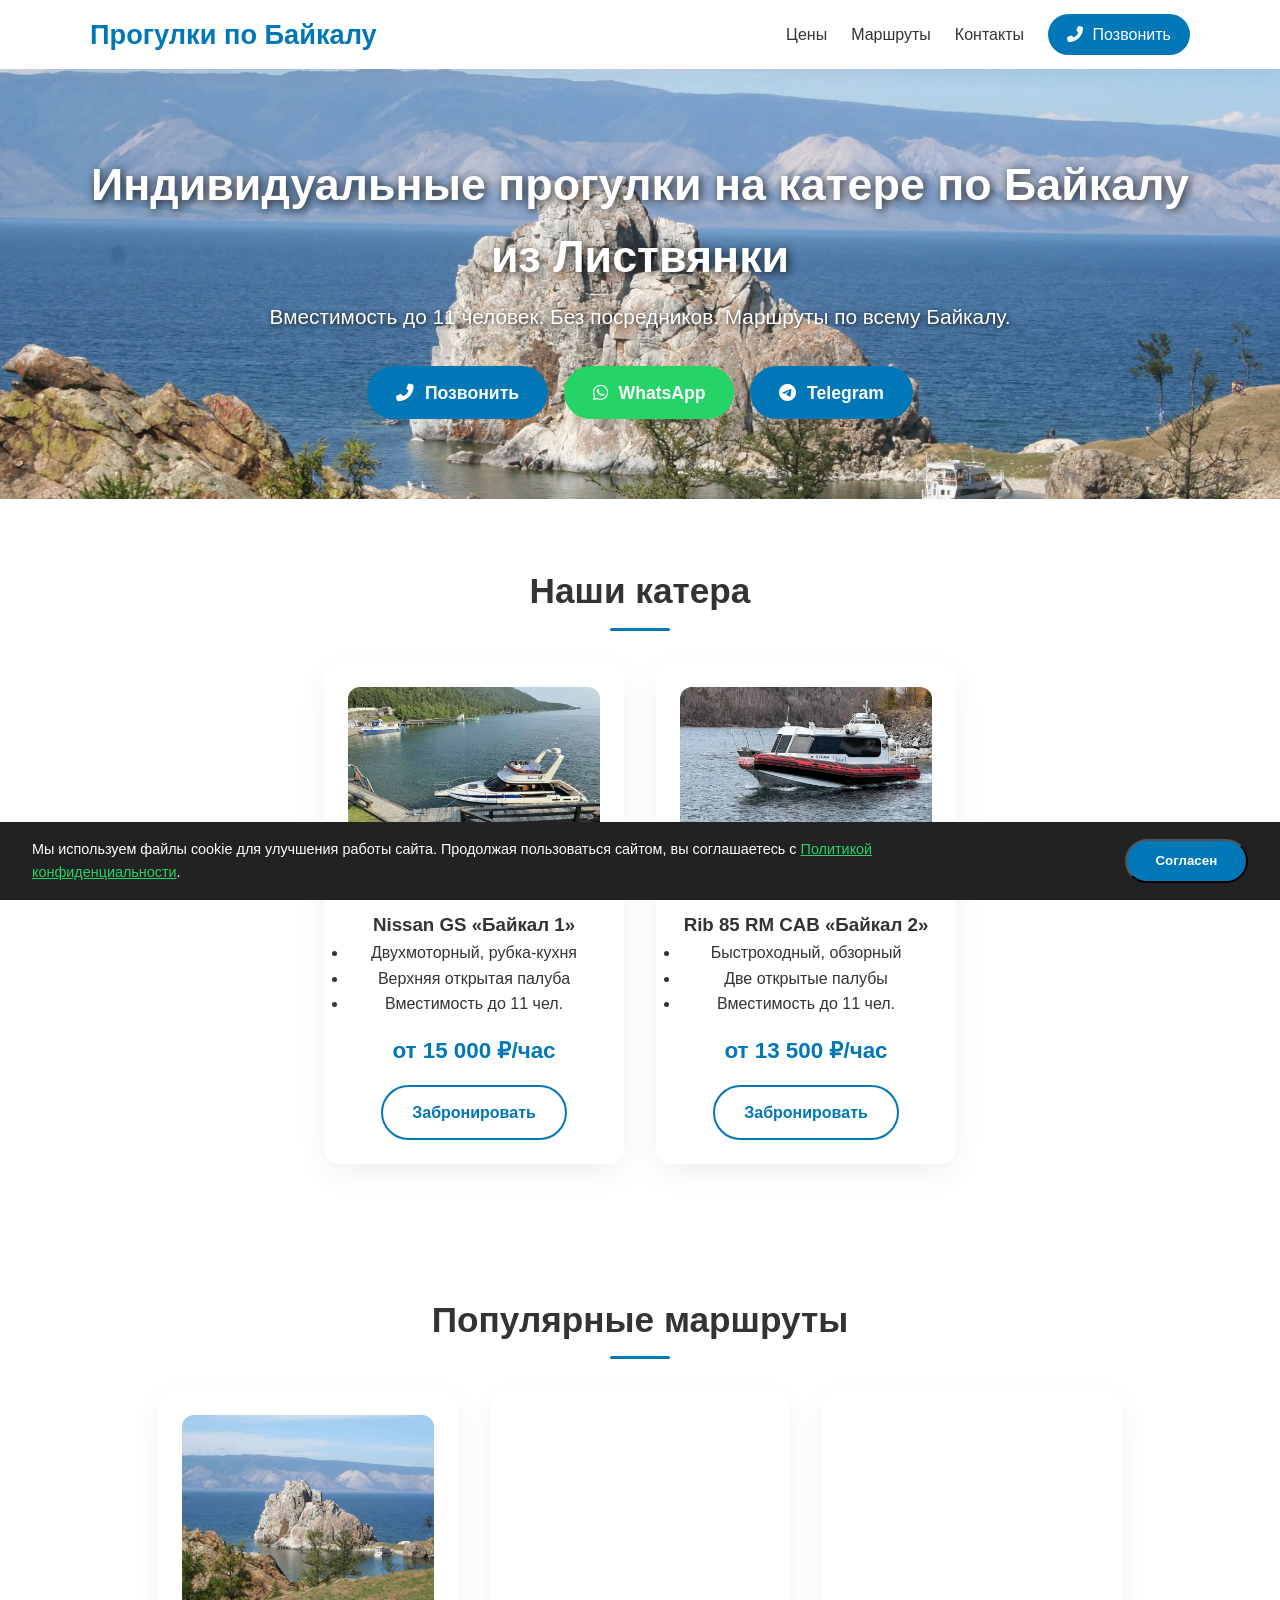
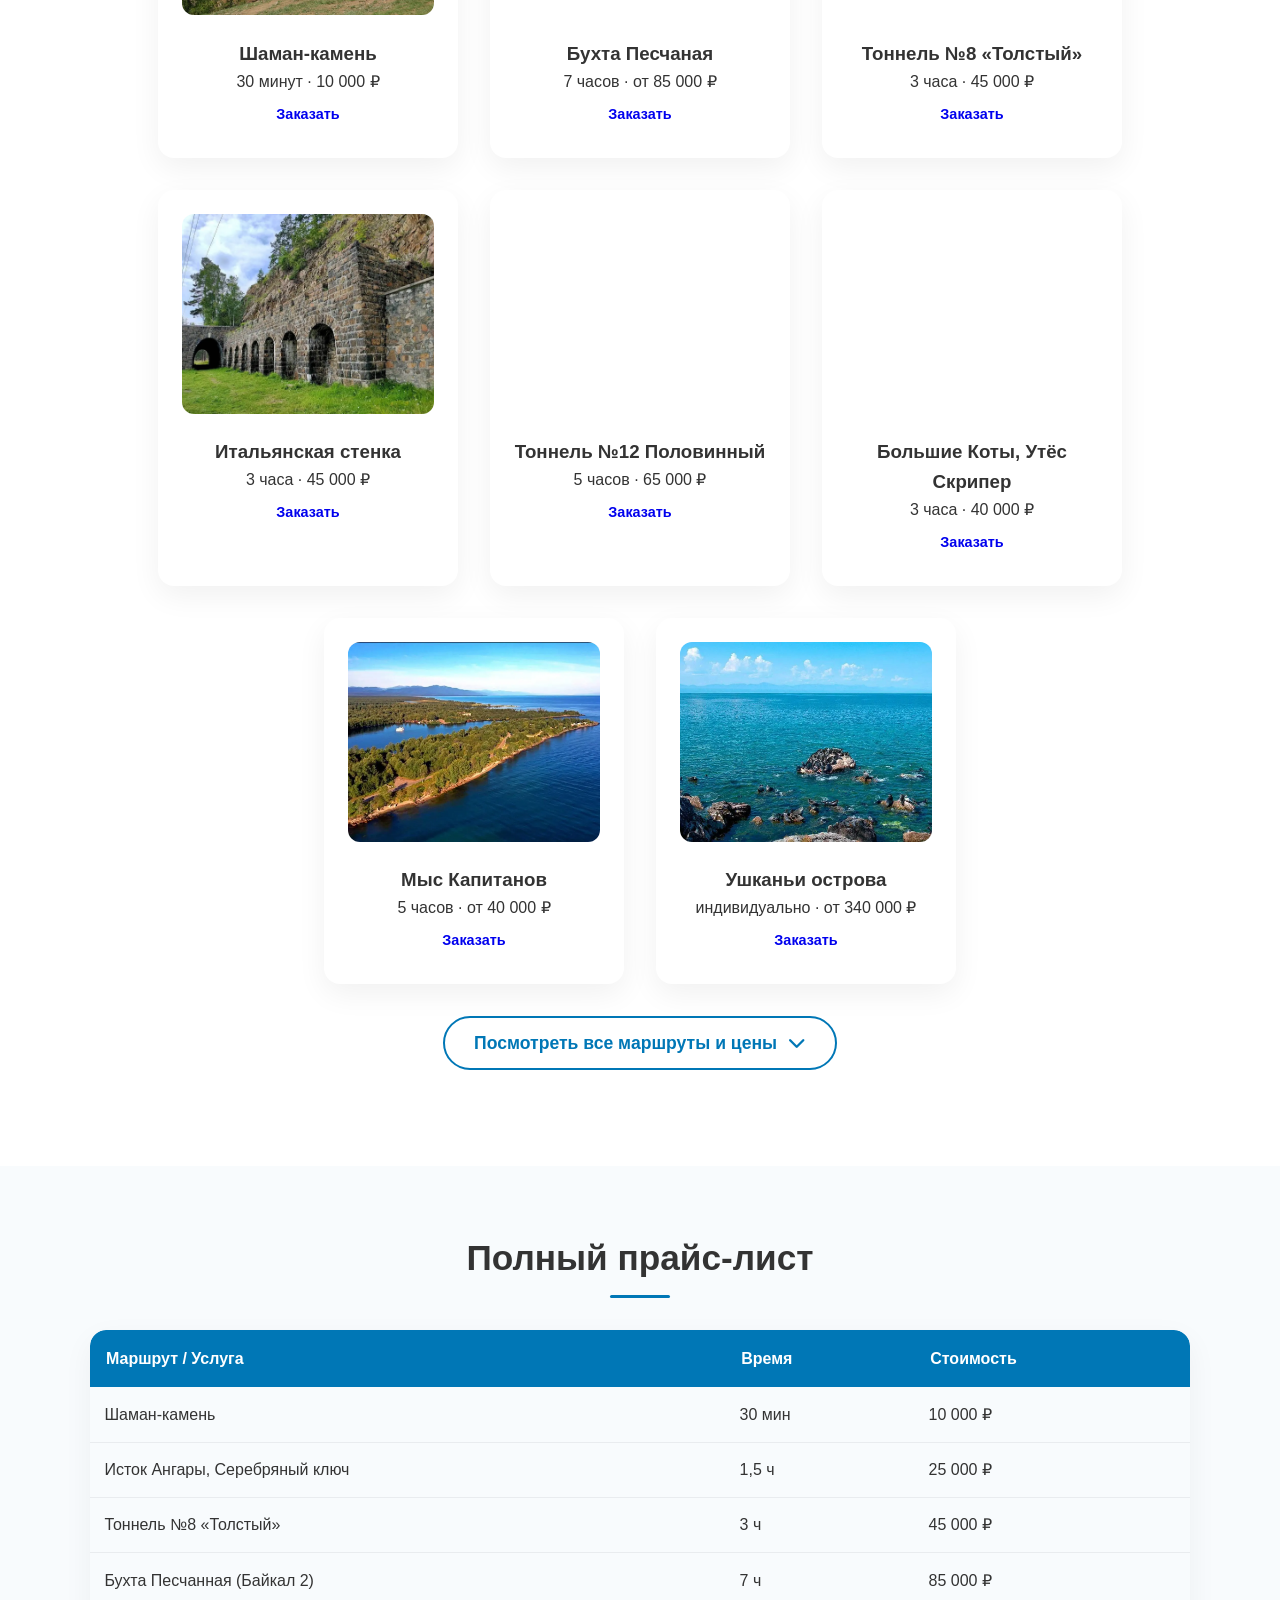
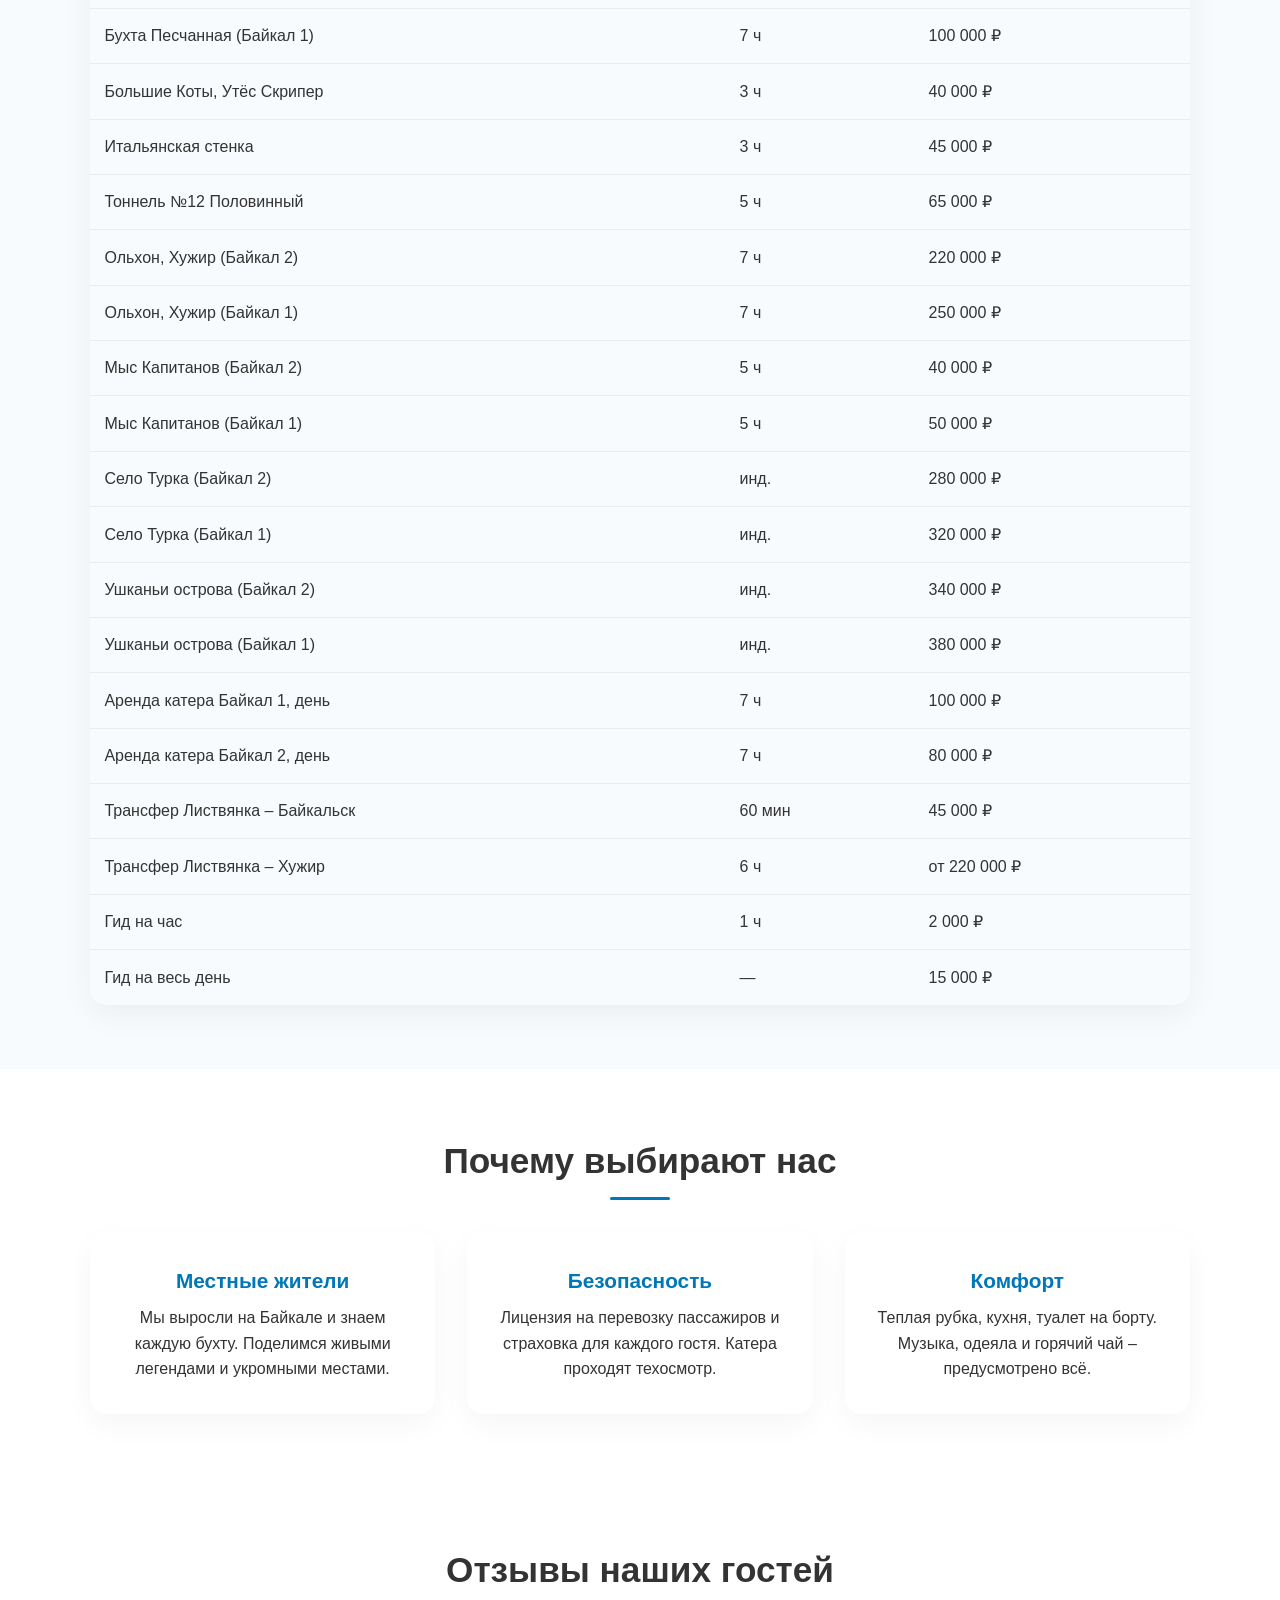
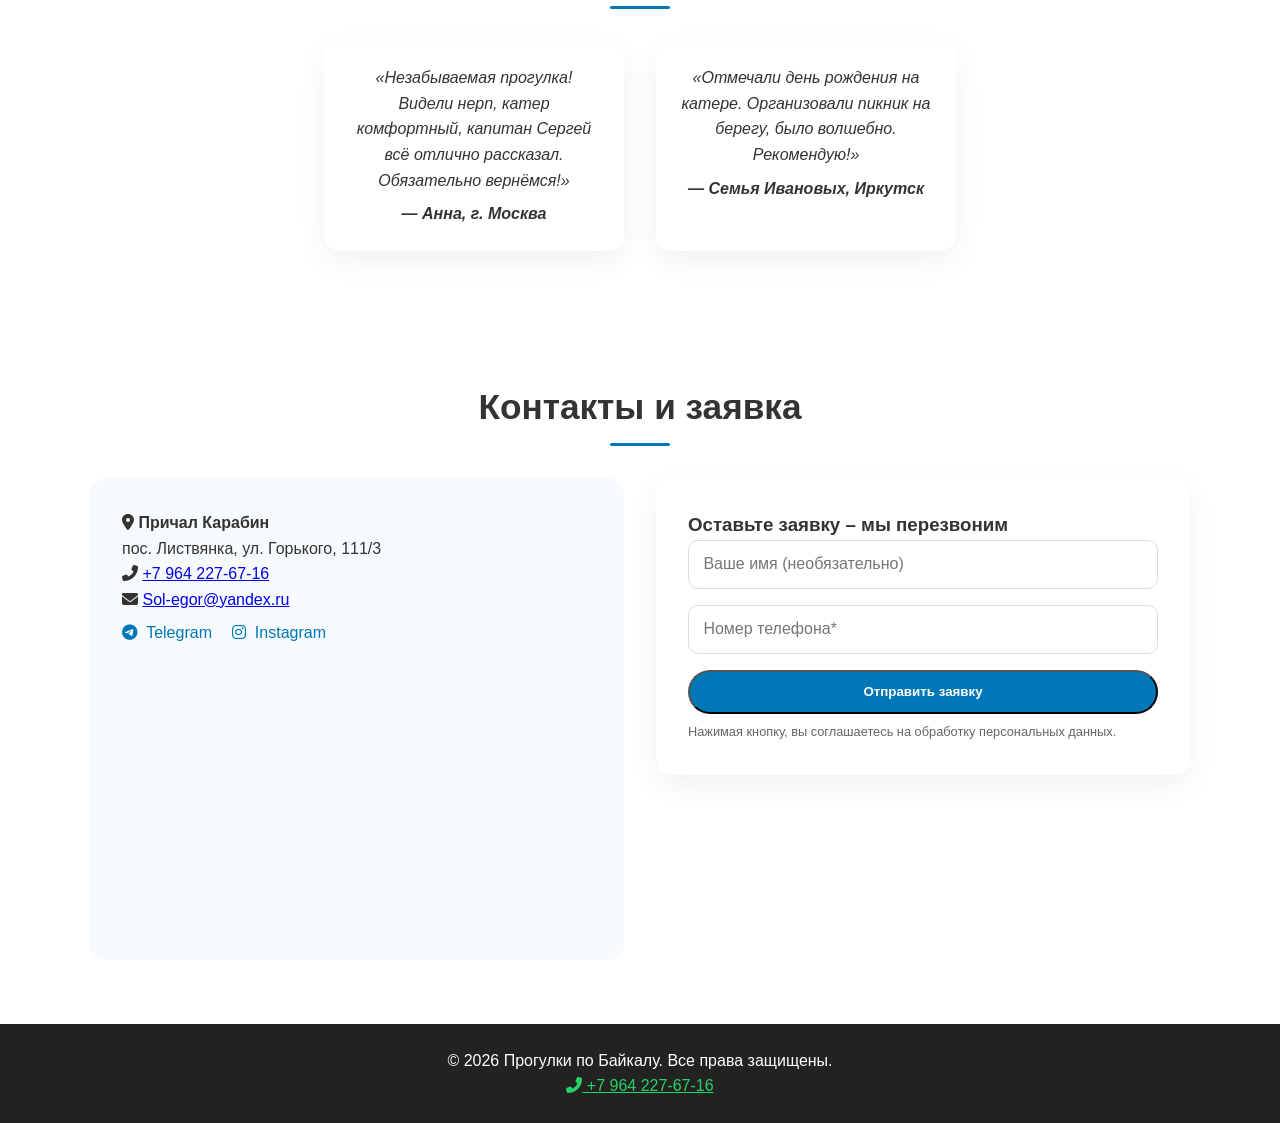
==== index.html @ d638b428 "Update index.html" ====
<!DOCTYPE html>
<html lang="ru">
<head>
    <meta charset="UTF-8">
    <meta name="viewport" content="width=device-width, initial-scale=1.0">
    <title>Прогулки на катере по Байкалу 2026 – Цены, маршруты из Листвянки | Байкал Прогулки</title>
    <link rel="preconnect" href="https://cdnjs.cloudflare.com">
    <link rel="preconnect" href="https://mc.yandex.ru">
    <meta name="theme-color" content="#0077b6">
    <meta name="description" content="Индивидуальные водные прогулки на катере по Байкалу. Шаман-камень, бухта Песчаная, КБЖД и ещё 10 маршрутов. Катера до 11 человек. Цены от 10 000 ₽. Звоните: +7 964 227-67-16">
    <meta name="keywords" content="прогулки на катере Байкал, аренда катера Байкал, экскурсии Байкал катер, Листвянка прогулка катер, Шаман-камень, бухта Песчаная, КБЖД">
    <link rel="icon" href="data:image/svg+xml,<svg xmlns='http://www.w3.org/2000/svg' viewBox='0 0 100 100'><text y='0.9em' font-size='90'>🌊</text></svg>">
    <link rel="stylesheet" href="https://cdnjs.cloudflare.com/ajax/libs/font-awesome/6.5.1/css/all.min.css">
    <link rel="stylesheet" href="css/style.css">
    <!-- Yandex.Metrika counter -->
<script type="text/javascript">
    (function(m,e,t,r,i,k,a){
        m[i]=m[i]||function(){(m[i].a=m[i].a||[]).push(arguments)};
        m[i].l=1*new Date();
        for (var j = 0; j < document.scripts.length; j++) {if (document.scripts[j].src === r) { return; }}
        k=e.createElement(t),a=e.getElementsByTagName(t)[0],k.async=1,k.src=r,a.parentNode.insertBefore(k,a)
    })(window, document,'script','https://mc.yandex.ru/metrika/tag.js?id=109062807', 'ym');

    ym(109062807, 'init', {ssr:true, webvisor:true, clickmap:true, ecommerce:"dataLayer", referrer: document.referrer, url: location.href, accurateTrackBounce:true, trackLinks:true});
</script>
<noscript><div><img src="https://mc.yandex.ru/watch/109062807" style="position:absolute; left:-9999px;" alt="" /></div></noscript>
<!-- /Yandex.Metrika counter -->
    <script type="application/ld+json">
{
  "@context": "https://schema.org",
  "@type": "LocalBusiness",
  "name": "Байкал Прогулки",
  "description": "Индивидуальные прогулки на катере по озеру Байкал из Листвянки. Катера вместимостью до 11 человек, лицензия и страховка.",
  "url": "https://3n071k.github.io/",
  "telephone": "+79642276716",
  "address": {
    "@type": "PostalAddress",
    "streetAddress": "ул. Горького, 111/3, причал Карабин",
    "addressLocality": "пос. Листвянка",
    "addressRegion": "Иркутская область",
    "addressCountry": "RU"
  },
  "image": "https://3n071k.github.io/baikal-boat-tour/img/hero-bg.webp",
  "priceRange": "от 10000 рублей",
  "makesOffer": [
    {
      "@type": "TouristTrip",
      "name": "Шаман-камень",
      "description": "Прогулка к священной скале у истока Ангары. Продолжительность 30 минут.",
      "offers": {
        "@type": "Offer",
        "price": "10000",
        "priceCurrency": "RUB"
      }
    },
    {
      "@type": "TouristTrip",
      "name": "Бухта Песчаная",
      "description": "Поездка в знаменитую бухту с ходульными деревьями. 7 часов.",
      "offers": {
        "@type": "Offer",
        "price": "85000",
        "priceCurrency": "RUB"
      }
    }
  ]
}
</script>
</head>
<body>

<header class="header">
    <div class="container">
        <a href="#" class="logo">Прогулки по Байкалу</a>
        <nav class="nav" id="mainNav">
            <a href="#prices">Цены</a>
            <a href="#routes">Маршруты</a>
            <a href="#contacts">Контакты</a>
            <a href="tel:+79642276716" class="btn btn-header"><i class="fas fa-phone-alt"></i> Позвонить</a>
        </nav>
        <button class="mobile-menu-btn" id="menuToggle">☰</button>
    </div>
</header>

<section class="hero">
    <img src="img/hero-bg.webp" alt="Панорама Байкала с катера"
         class="hero-bg"
         fetchpriority="high"
         width="1440" height="1920">
    <div class="hero-overlay"></div>
    <div class="container">
        <h1>Индивидуальные прогулки на катере по Байкалу из Листвянки</h1>
        <p>Вместимость до 11 человек. Без посредников. Маршруты по всему Байкалу.</p>
        <div class="hero-buttons">
            <a href="tel:+79642276716" class="btn btn-primary"><i class="fas fa-phone-alt"></i> Позвонить</a>
            <a href="https://wa.me/79642276716?text=Здравствуйте!%20Хочу%20заказать%20прогулку%20по%20Байкалу" class="btn btn-secondary" target="_blank"><i class="fab fa-whatsapp"></i> WhatsApp</a>
            <a href="https://t.me/en0t1k_3" class="btn btn-telegram" target="_blank"><i class="fab fa-telegram-plane"></i> Telegram</a>
        </div>
    </div>
</section> 

<section class="boats" id="prices">
    <div class="container">
        <h2>Наши катера</h2>
        <div class="cards">
            <div class="card" data-info="boat-nissan">
                <img src="img/boat-nissan-1.webp" alt="Катер Nissan GS Байкал 1" width="1920" height="1440" loading="lazy" decoding="async">
                <h3>Nissan GS «Байкал 1»</h3>
                <ul>
                    <li>Двухмоторный, рубка-кухня</li>
                    <li>Верхняя открытая палуба</li>
                    <li>Вместимость до 11 чел.</li>
                </ul>
                <p class="price">от 15 000 ₽/час</p>
                <a href="https://wa.me/79642276716?text=Здравствуйте!%20Интересует%20катер%20Байкал%201" class="btn btn-outline">Забронировать</a>
            </div>
            <div class="card" data-info="boat-rib">
                <img src="img/boat-rib-2.webp" alt="Катер Rib 85 RM CAB Байкал 2" width="960" height="1280" loading="lazy" decoding="async">
                <h3>Rib 85 RM CAB «Байкал 2»</h3>
                <ul>
                    <li>Быстроходный, обзорный</li>
                    <li>Две открытые палубы</li>
                    <li>Вместимость до 11 чел.</li>
                </ul>
                <p class="price">от 13 500 ₽/час</p>
                <a href="https://wa.me/79642276716?text=Здравствуйте!%20Интересует%20катер%20Байкал%202" class="btn btn-outline">Забронировать</a>
            </div>
        </div>
    </div>
</section>

<section class="routes" id="routes">
    <div class="container">
        <h2>Популярные маршруты</h2>
        <div class="route-cards">
            <div class="route-card" data-info="shaman">
                <img src="img/shaman-rock.webp" alt="Шаман-камень" width="1920" height="1280" loading="lazy" decoding="async">
                <h3>Шаман-камень</h3>
                <p>30 минут · 10 000 ₽</p>
                <a href="https://wa.me/79642276716?text=Хочу%20заказать%20маршрут%20Шаман-камень" class="btn btn-sm">Заказать</a>
            </div>
            <div class="route-card" data-info="peschanaya">
                <img src="img/peschanaya-bay.webp" alt="Бухта Песчаная" width="721" height="1280" loading="lazy" decoding="async">
                <h3>Бухта Песчаная</h3>
                <p>7 часов · от 85 000 ₽</p>
                <a href="https://wa.me/79642276716?text=Хочу%20заказать%20маршрут%20Бухта%20Песчаная" class="btn btn-sm">Заказать</a>
            </div>
            <div class="route-card" data-info="tunnel8">
                <img src="img/tunnel-8.webp" alt="Тоннель №8 Толстый" width="1920" height="1280" loading="lazy" decoding="async">
                <h3>Тоннель №8 «Толстый»</h3>
                <p>3 часа · 45 000 ₽</p>
                <a href="https://wa.me/79642276716?text=Хочу%20заказать%20маршрут%20Тоннель%20№8" class="btn btn-sm">Заказать</a>
            </div>
            <div class="route-card" data-info="italyanskaya">
                <img src="img/italyanskaya-stenka.webp" alt="Итальянская стенка" width="1200" height="900" loading="lazy" decoding="async">
                <h3>Итальянская стенка</h3>
                <p>3 часа · 45 000 ₽</p>
                <a href="https://wa.me/79642276716?text=Хочу%20заказать%20маршрут%20Итальянская%20стенка" class="btn btn-sm">Заказать</a>
            </div>
            <div class="route-card" data-info="tunnel12">
                <img src="img/tunnel-12.webp" alt="Тоннель №12 Половинный" width="1290" height="2279" loading="lazy" decoding="async">
                <h3>Тоннель №12 Половинный</h3>
                <p>5 часов · 65 000 ₽</p>
                <a href="https://wa.me/79642276716?text=Хочу%20заказать%20маршрут%20Тоннель%2012" class="btn btn-sm">Заказать</a>
            </div>
            <div class="route-card" data-info="bolshie-koty">
                <img src="img/bolshie-koty.webp" alt="Большие Коты, Утёс Скрипер" width="1179" height="851" loading="lazy" decoding="async">
                <h3>Большие Коты, Утёс Скрипер</h3>
                <p>3 часа · 40 000 ₽</p>
                <a href="https://wa.me/79642276716?text=Хочу%20заказать%20маршрут%20Большие%20Коты" class="btn btn-sm">Заказать</a>
            </div>
            <div class="route-card" data-info="mys-kapitanov">
                <img src="img/mys-kapitanov.webp" alt="Мыс Капитанов" width="1179" height="787" loading="lazy" decoding="async">
                <h3>Мыс Капитанов</h3>
                <p>5 часов · от 40 000 ₽</p>
                <a href="https://wa.me/79642276716?text=Хочу%20заказать%20маршрут%20Мыс%20Капитанов" class="btn btn-sm">Заказать</a>
            </div>
            <div class="route-card" data-info="ushkani">
                <img src="img/ushkani-islands.webp" alt="Ушканьи острова" width="1100" height="733" loading="lazy" decoding="async">
                <h3>Ушканьи острова</h3>
                <p>индивидуально · от 340 000 ₽</p>
                <a href="https://wa.me/79642276716?text=Хочу%20заказать%20маршрут%20Ушканьи%20острова" class="btn btn-sm">Заказать</a>
            </div>
        </div>
        <a href="#full-price" class="link">Посмотреть все маршруты и цены <i class="fas fa-chevron-down"></i></a>
    </div>
</section>

<!-- Остальные секции без изменений -->
<section class="full-price" id="full-price">
    <div class="container">
        <h2>Полный прайс-лист</h2>
        <div class="table-wrapper">
            <table>
                <thead>
                    <tr><th>Маршрут / Услуга</th><th>Время</th><th>Стоимость</th></tr>
                </thead>
                <tbody>
                    <tr><td>Шаман-камень</td><td>30 мин</td><td>10 000 ₽</td></tr>
                    <tr><td>Исток Ангары, Серебряный ключ</td><td>1,5 ч</td><td>25 000 ₽</td></tr>
                    <tr><td>Тоннель №8 «Толстый»</td><td>3 ч</td><td>45 000 ₽</td></tr>
                    <tr><td>Бухта Песчанная (Байкал 2)</td><td>7 ч</td><td>85 000 ₽</td></tr>
                    <tr><td>Бухта Песчанная (Байкал 1)</td><td>7 ч</td><td>100 000 ₽</td></tr>
                    <tr><td>Большие Коты, Утёс Скрипер</td><td>3 ч</td><td>40 000 ₽</td></tr>
                    <tr><td>Итальянская стенка</td><td>3 ч</td><td>45 000 ₽</td></tr>
                    <tr><td>Тоннель №12 Половинный</td><td>5 ч</td><td>65 000 ₽</td></tr>
                    <tr><td>Ольхон, Хужир (Байкал 2)</td><td>7 ч</td><td>220 000 ₽</td></tr>
                    <tr><td>Ольхон, Хужир (Байкал 1)</td><td>7 ч</td><td>250 000 ₽</td></tr>
                    <tr><td>Мыс Капитанов (Байкал 2)</td><td>5 ч</td><td>40 000 ₽</td></tr>
                    <tr><td>Мыс Капитанов (Байкал 1)</td><td>5 ч</td><td>50 000 ₽</td></tr>
                    <tr><td>Село Турка (Байкал 2)</td><td>инд.</td><td>280 000 ₽</td></tr>
                    <tr><td>Село Турка (Байкал 1)</td><td>инд.</td><td>320 000 ₽</td></tr>
                    <tr><td>Ушканьи острова (Байкал 2)</td><td>инд.</td><td>340 000 ₽</td></tr>
                    <tr><td>Ушканьи острова (Байкал 1)</td><td>инд.</td><td>380 000 ₽</td></tr>
                    <tr><td>Аренда катера Байкал 1, день</td><td>7 ч</td><td>100 000 ₽</td></tr>
                    <tr><td>Аренда катера Байкал 2, день</td><td>7 ч</td><td>80 000 ₽</td></tr>
                    <tr><td>Трансфер Листвянка – Байкальск</td><td>60 мин</td><td>45 000 ₽</td></tr>
                    <tr><td>Трансфер Листвянка – Хужир</td><td>6 ч</td><td>от 220 000 ₽</td></tr>
                    <tr><td>Гид на час</td><td>1 ч</td><td>2 000 ₽</td></tr>
                    <tr><td>Гид на весь день</td><td>—</td><td>15 000 ₽</td></tr>
                </tbody>
            </table>
        </div>
    </div>
</section>

<section class="about">
    <div class="container">
        <h2>Почему выбирают нас</h2>
        <div class="about-grid">
            <div class="about-item">
                <h3>Местные жители</h3>
                <p>Мы выросли на Байкале и знаем каждую бухту. Поделимся живыми легендами и укромными местами.</p>
            </div>
            <div class="about-item">
                <h3>Безопасность</h3>
                <p>Лицензия на перевозку пассажиров и страховка для каждого гостя. Катера проходят техосмотр.</p>
            </div>
            <div class="about-item">
                <h3>Комфорт</h3>
                <p>Теплая рубка, кухня, туалет на борту. Музыка, одеяла и горячий чай – предусмотрено всё.</p>
            </div>
        </div>
    </div>
</section>

<section class="reviews">
    <div class="container">
        <h2>Отзывы наших гостей</h2>
        <div class="review-cards">
            <div class="review">
                <p>«Незабываемая прогулка! Видели нерп, катер комфортный, капитан Сергей всё отлично рассказал. Обязательно вернёмся!»</p>
                <cite>— Анна, г. Москва</cite>
            </div>
            <div class="review">
                <p>«Отмечали день рождения на катере. Организовали пикник на берегу, было волшебно. Рекомендую!»</p>
                <cite>— Семья Ивановых, Иркутск</cite>
            </div>
        </div>
    </div>
</section>

<section class="contacts" id="contacts">
    <div class="container">
        <h2>Контакты и заявка</h2>
        <div class="contact-grid">
            <div class="contact-info">
                <p><i class="fas fa-map-marker-alt"></i> <strong>Причал Карабин</strong><br>пос. Листвянка, ул. Горького, 111/3</p>
                <p><i class="fas fa-phone-alt"></i> <a href="tel:+79642276716">+7 964 227-67-16</a></p>
                <p><i class="fas fa-envelope"></i> <a href="mailto:Sol-egor@yandex.ru">Sol-egor@yandex.ru</a></p>
                <div class="socials">
                    <a href="https://t.me/en0t1k_3" target="_blank"><i class="fab fa-telegram-plane"></i> Telegram</a>
                    <a href="https://instagram.com/baikal_boat_tour" target="_blank"><i class="fab fa-instagram"></i> Instagram</a>
                </div>
                <div class="map-container">
                    <iframe src="https://yandex.ru/map-widget/v1/?ll=104.869460%2C51.849810&mode=search&ol=geo&ouri=ymapsbm1%3A%2F%2Fgeo%3Fdata%3DCgg1NjA4Njg2NRIa0KDQvtGB0YHQuNGPLCDQm9C40YHRgtCy0Y_QvdC60LAiCg2ZC2hCFQkkX0I%2C&z=16" title="Карта проезда к причалу Карабин в Листвянке" width="100%" height="250" frameborder="0" allowfullscreen="true" loading="lazy style="border-radius:10px;"></iframe>
                </div>
            </div>
            <div class="contact-form">
                <h3>Оставьте заявку – мы перезвоним</h3>
                <form id="request-form" onsubmit="handleFormSubmit(event)">
                    <input type="text" name="name" placeholder="Ваше имя (необязательно)">
                    <input type="tel" name="phone" placeholder="Номер телефона*" required>
                    <button type="submit" class="btn btn-primary">Отправить заявку</button>
                </form>
                <p class="note">Нажимая кнопку, вы соглашаетесь на обработку персональных данных.</p>
            </div>
        </div>
    </div>
</section>

<footer class="footer">
    <div class="container">
        <p>© 2026 Прогулки по Байкалу. Все права защищены.</p>
        <a href="tel:+79642276716"><i class="fas fa-phone-alt"></i> +7 964 227-67-16</a>
    </div>
</footer>

<!-- Модальное окно -->
<div class="modal-overlay" id="modalOverlay">
    <div class="modal-content" id="modalContent">
        <span class="modal-close" id="modalClose">&times;</span>
        <img class="modal-img" id="modalImg" src="" alt="">
        <div class="modal-body">
            <h3 id="modalTitle"></h3>
            <p id="modalDesc"></p>
            <p class="modal-price" id="modalPrice"></p>
            <a href="#" class="btn btn-primary" id="modalOrderBtn"><i class="fab fa-whatsapp"></i> Заказать</a>
        </div>
    </div>
</div>

<!-- Cookie-баннер -->
<div class="cookie-banner" id="cookieBanner">
    <p>Мы используем файлы cookie для улучшения работы сайта. Продолжая пользоваться сайтом, вы соглашаетесь с <a href="#">Политикой конфиденциальности</a>.</p>
    <button class="btn btn-primary" id="cookieAccept">Согласен</button>
</div>

<div class="mobile-call-bar">
    <a href="tel:+79642276716" class="btn btn-primary"><i class="fas fa-phone-alt"></i> Позвонить</a>
    <a href="https://wa.me/79642276716?text=Здравствуйте!%20Интересует%20прогулка%20по%20Байкалу" class="btn btn-secondary" target="_blank"><i class="fab fa-whatsapp"></i> WhatsApp</a>
    <a href="https://t.me/en0t1k_3" class="btn btn-telegram" target="_blank"><i class="fab fa-telegram-plane"></i> Telegram</a>
</div>

<script src="js/script.js" defer></script>
</body>
</html>
---- css/style.css ----
* { box-sizing: border-box; margin: 0; padding: 0; }
body { font-family: 'Segoe UI', Tahoma, Geneva, Verdana, sans-serif; line-height: 1.6; color: #333; }

.container { width: 90%; max-width: 1100px; margin: 0 auto; }

/* Шапка */
.header { background: #fff; box-shadow: 0 4px 20px rgba(0,0,0,0.08); position: sticky; top: 0; z-index: 100; }
.header .container { display: flex; justify-content: space-between; align-items: center; padding: 0.8rem 0; }
.logo { font-size: 1.7rem; font-weight: bold; color: #0077b6; text-decoration: none; white-space: nowrap; }
.nav { display: flex; align-items: center; }
.nav a { margin-left: 1.5rem; text-decoration: none; color: #333; font-weight: 500; transition: color 0.3s; }
.nav a:hover { color: #0077b6; }
.nav a.btn-header { background: #0077b6; color: #fff; padding: 0.5rem 1.2rem; border-radius: 30px; }
.nav a.btn-header i { margin-right: 5px; }
.mobile-menu-btn { display: none; background: none; border: none; font-size: 2rem; cursor: pointer; }

/* Мобильное меню */
@media (max-width: 768px) {
    .nav { display: none; flex-direction: column; position: absolute; top: 100%; left: 0; width: 100%; background: #fff; box-shadow: 0 10px 20px rgba(0,0,0,0.1); }
    .nav.active { display: flex; }
    .nav a { margin: 0; padding: 1rem 2rem; border-bottom: 1px solid #eee; }
    .nav a.btn-header { border-radius: 0; background: transparent; color: #0077b6; text-align: center; }
    .mobile-menu-btn { display: block; }
}

/* Герой */
.hero {
    position: relative;
    color: #fff;
    padding: 5rem 0;
    text-align: center;
    overflow: hidden; 
}
.hero .hero-bg {
    position: absolute;
    top: 0;
    left: 0;
    width: 100%;
    height: 100%;
    object-fit: cover;
    z-index: -1;
}
.hero-overlay {
    z-index: 1;
}
.hero .container {
    z-index: 2;
}
.hero h1 { font-size: 2.8rem; margin-bottom: 0.5rem; text-shadow: 2px 2px 10px rgba(0,0,0,0.8); }
.hero p { font-size: 1.3rem; margin-bottom: 2rem; text-shadow: 1px 1px 5px rgba(0,0,0,0.8); }
.hero-buttons { display: flex; gap: 1rem; justify-content: center; flex-wrap: wrap; }
.hero-buttons .btn { font-size: 1.1rem; }
.hero-buttons .btn i { margin-right: 6px; }

/* Кнопки */
.btn { display: inline-block; padding: 0.8rem 1.8rem; border-radius: 30px; text-decoration: none; font-weight: bold; transition: all 0.3s ease; cursor: pointer; }
.btn-primary { background: #0077b6; color: #fff; }
.btn-primary:hover { background: #005a8c; transform: translateY(-2px); box-shadow: 0 10px 20px rgba(0,119,182,0.3); }
.btn-secondary { background: #25D366; color: #fff; }
.btn-secondary:hover { background: #1da851; transform: translateY(-2px); box-shadow: 0 10px 20px rgba(37,211,102,0.3); }
.btn-telegram { background: #0077b6; color: #fff; }
.btn-telegram:hover { background: #0077b6; transform: translateY(-2px); box-shadow: 0 10px 20px rgba(0,136,204,0.3); }
.btn-outline { border: 2px solid #0077b6; color: #0077b6; background: transparent; }
.btn-outline:hover { background: #0077b6; color: #fff; transform: translateY(-2px); }
.btn-sm { padding: 0.5rem 1.2rem; font-size: 0.9rem; border-radius: 20px; }
.btn i { margin-right: 5px; }

/* Катера, маршруты, отзывы */
section { padding: 4rem 0; }
h2 { font-size: 2.2rem; margin-bottom: 2rem; text-align: center; position: relative; }
h2:after { content: ''; display: block; width: 60px; height: 3px; background: #0077b6; margin: 0.5rem auto; border-radius: 2px; }
.cards, .route-cards, .review-cards { display: flex; gap: 2rem; flex-wrap: wrap; justify-content: center; }
.card, .route-card, .review { background: #fff; border-radius: 16px; padding: 1.5rem; width: 300px; text-align: center; box-shadow: 0 10px 30px rgba(0,0,0,0.06); transition: transform 0.3s, box-shadow 0.3s; cursor: pointer; }
.card:hover, .route-card:hover { transform: translateY(-5px); box-shadow: 0 15px 35px rgba(0,0,0,0.1); }
.card img, .route-card img { width: 100%; height: 200px; object-fit: cover; border-radius: 12px; margin-bottom: 1rem; }
.price { font-size: 1.4rem; font-weight: bold; color: #0077b6; margin: 1rem 0; }

.link {
    display: block;
    width: fit-content;
    margin: 2rem auto;
    text-align: center;
    color: #0077b6;
    font-weight: 600;
    font-size: 1.1rem;
    text-decoration: none;
    border: 2px solid #0077b6;
    padding: 0.7rem 1.8rem;
    border-radius: 30px;
    transition: all 0.3s;
    background: #fff;
}
.link:hover { background: #0077b6; color: #fff; }
.link i { margin-left: 6px; }

/* Таблица */
.full-price { background: #f8fbfd; }
.table-wrapper { overflow-x: auto; border-radius: 16px; box-shadow: 0 10px 30px rgba(0,0,0,0.05); }
.full-price table { width: 100%; border-collapse: collapse; border-style: hidden; border-radius: 16px; }
.full-price th { background: #0077b6; color: #fff; padding: 1rem; text-align: left; }
.full-price th:first-child { border-top-left-radius: 16px; }
.full-price th:last-child { border-top-right-radius: 16px; }
.full-price td { padding: 0.9rem; border-bottom: 1px solid #e9ecef; }
.full-price tr:last-child td:first-child { border-bottom-left-radius: 16px; }
.full-price tr:last-child td:last-child { border-bottom-right-radius: 16px; }
.full-price tbody tr:hover { background: #f1f9ff; }

/* О нас */
.about-grid { display: flex; gap: 2rem; flex-wrap: wrap; justify-content: center; }
.about-item { flex: 1 1 250px; background: #fff; padding: 2rem; border-radius: 16px; box-shadow: 0 10px 30px rgba(0,0,0,0.04); text-align: center; transition: transform 0.3s; }
.about-item:hover { transform: translateY(-5px); }
.about-item h3 { color: #0077b6; margin-bottom: 0.5rem; font-size: 1.3rem; }

/* Отзывы */
.review { background: #fff; box-shadow: 0 10px 30px rgba(0,0,0,0.06); }
.review p { font-style: italic; }
.review cite { display: block; margin-top: 0.5rem; font-weight: bold; }

/* Контакты */
.contacts { background: #fff; }
.contact-grid { display: flex; gap: 2rem; flex-wrap: wrap; align-items: flex-start; }
.contact-info { flex: 1; background: #f8fbfd; padding: 2rem; border-radius: 16px; }
.contact-form { flex: 1; background: #fff; padding: 2rem; border-radius: 16px; box-shadow: 0 10px 30px rgba(0,0,0,0.06); }
.contact-form input { width: 100%; padding: 0.9rem; margin-bottom: 1rem; border: 1px solid #ddd; border-radius: 10px; font-size: 1rem; }
.contact-form button { width: 100%; }
.note { font-size: 0.8rem; color: #666; margin-top: 0.5rem; }
.socials a { display: inline-block; margin-right: 1rem; margin-top: 0.5rem; color: #0077b6; text-decoration: none; font-weight: 500; }
.socials a i { margin-right: 4px; }
.map-container { margin-top: 1.5rem; }

/* Футер */
.footer { background: #222; color: #fff; text-align: center; padding: 1.5rem; }
.footer a { color: #25D366; }

/* Фиксированная панель звонка (мобильная) */
.mobile-call-bar {
    display: none;
    position: fixed;
    bottom: 0;
    left: 0;
    width: 100%;
    background: #fff;
    border-top: 2px solid #eee;
    padding: 0.5rem;
    z-index: 200;
    justify-content: space-around;
    box-shadow: 0 -5px 15px rgba(0,0,0,0.05);
}
@media (max-width: 768px) {
    .mobile-call-bar { display: flex; }
}

/* Модальное окно */
.modal-overlay {
    display: none;
    position: fixed;
    top: 0; left: 0; width: 100%; height: 100%;
    background: rgba(0,0,0,0.7);
    z-index: 300;
    justify-content: center;
    align-items: center;
    overflow-y: auto;
}
.modal-overlay.active { display: flex; }
.modal-content {
    background: #fff;
    border-radius: 16px;
    max-width: 600px;
    width: 90%;
    position: relative;
    animation: fadeIn 0.3s ease;
}
.modal-close {
    position: absolute;
    top: 10px;
    right: 15px;
    font-size: 2rem;
    color: #333;
    cursor: pointer;
    background: none;
    border: none;
}
.modal-img {
    width: 100%;
    border-top-left-radius: 16px;
    border-top-right-radius: 16px;
    max-height: 400px;
    object-fit: cover;
}
.modal-body {
    padding: 1.5rem;
    text-align: center;
}
.modal-body h3 {
    margin-bottom: 0.5rem;
    color: #0077b6;
}
.modal-price {
    font-size: 1.3rem;
    font-weight: bold;
    margin: 1rem 0;
}
@keyframes fadeIn {
    from { opacity: 0; transform: translateY(-20px); }
    to { opacity: 1; transform: translateY(0); }
}

/* Cookie-баннер */
.cookie-banner {
    display: none;
    position: fixed;
    bottom: 0;
    left: 0;
    width: 100%;
    background: #222;
    color: #fff;
    padding: 1rem 2rem;
    display: flex;
    justify-content: space-between;
    align-items: center;
    flex-wrap: wrap;
    z-index: 400;
}
.cookie-banner p {
    margin: 0;
    font-size: 0.9rem;
    max-width: 70%;
}
.cookie-banner a {
    color: #25D366;
    text-decoration: underline;
}
.cookie-banner .btn {
    margin-left: 1rem;
    white-space: nowrap;
}
.hidden { display: none !important; }
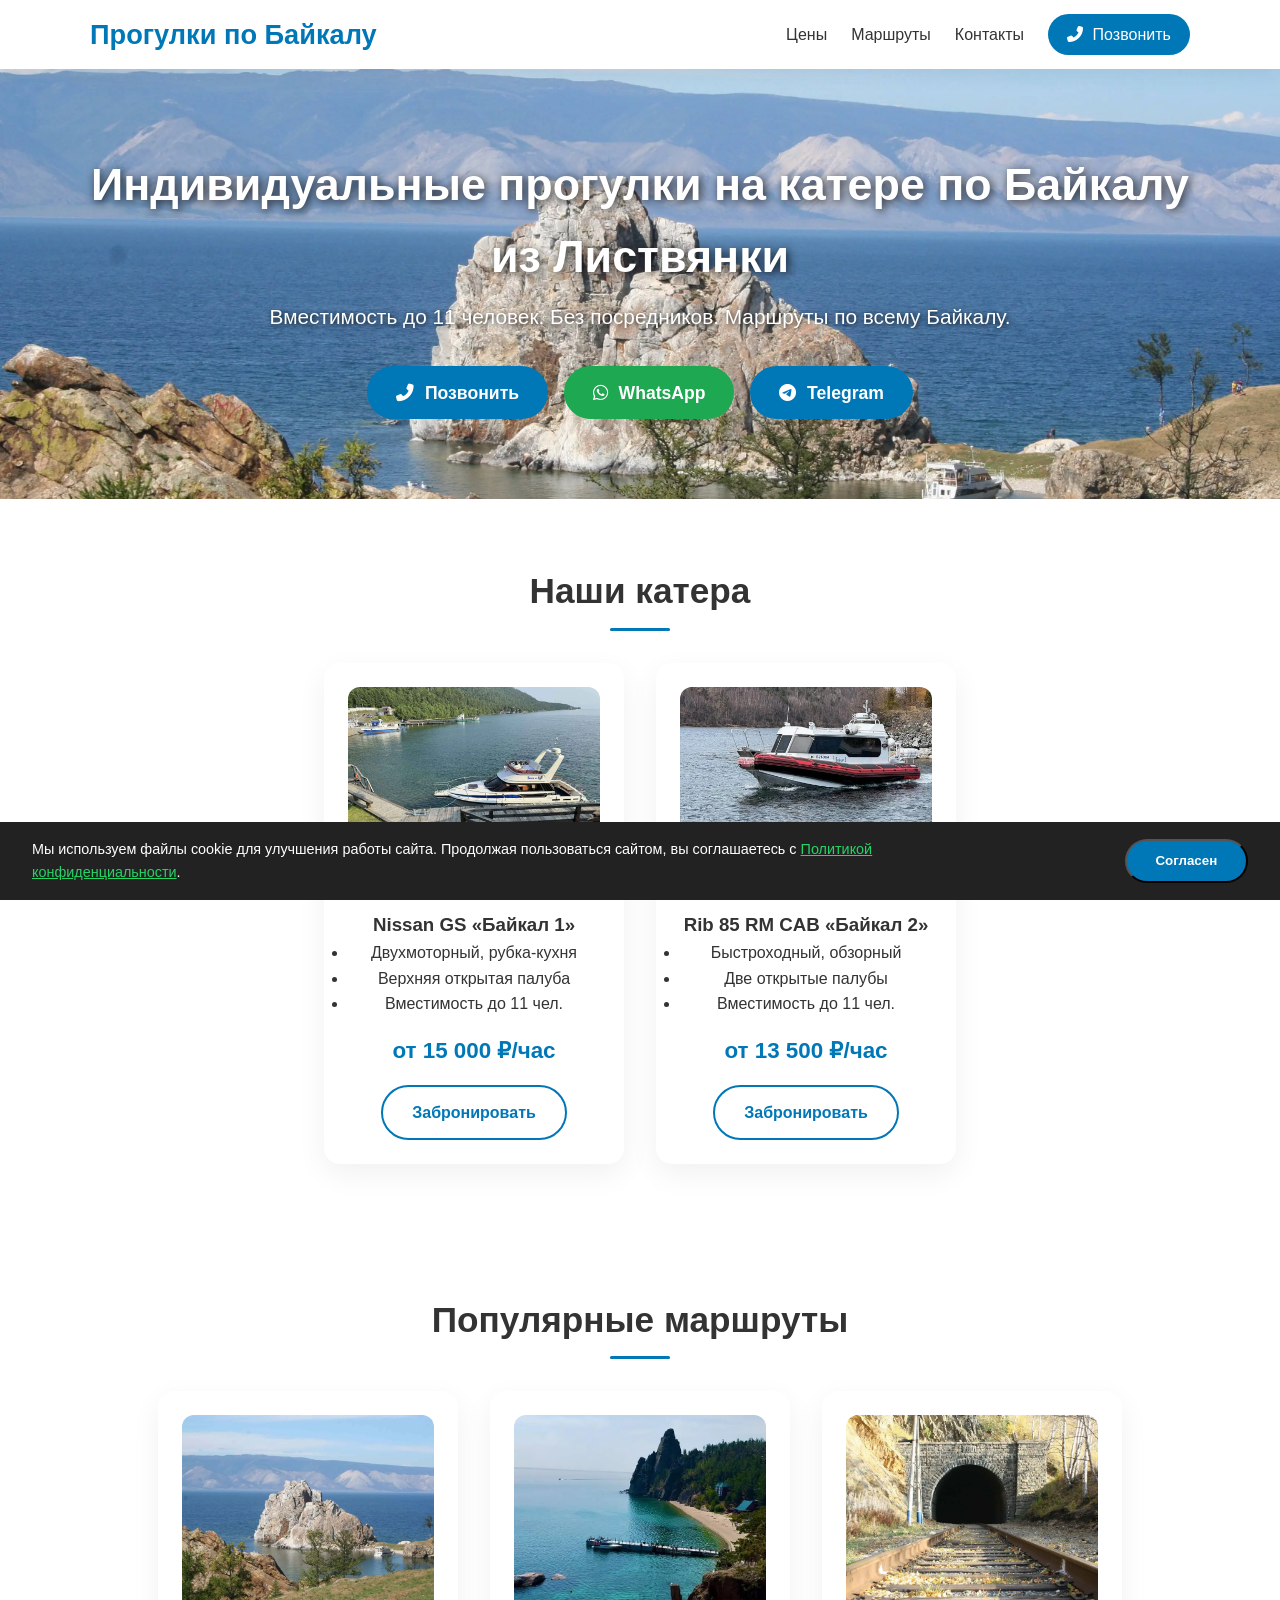
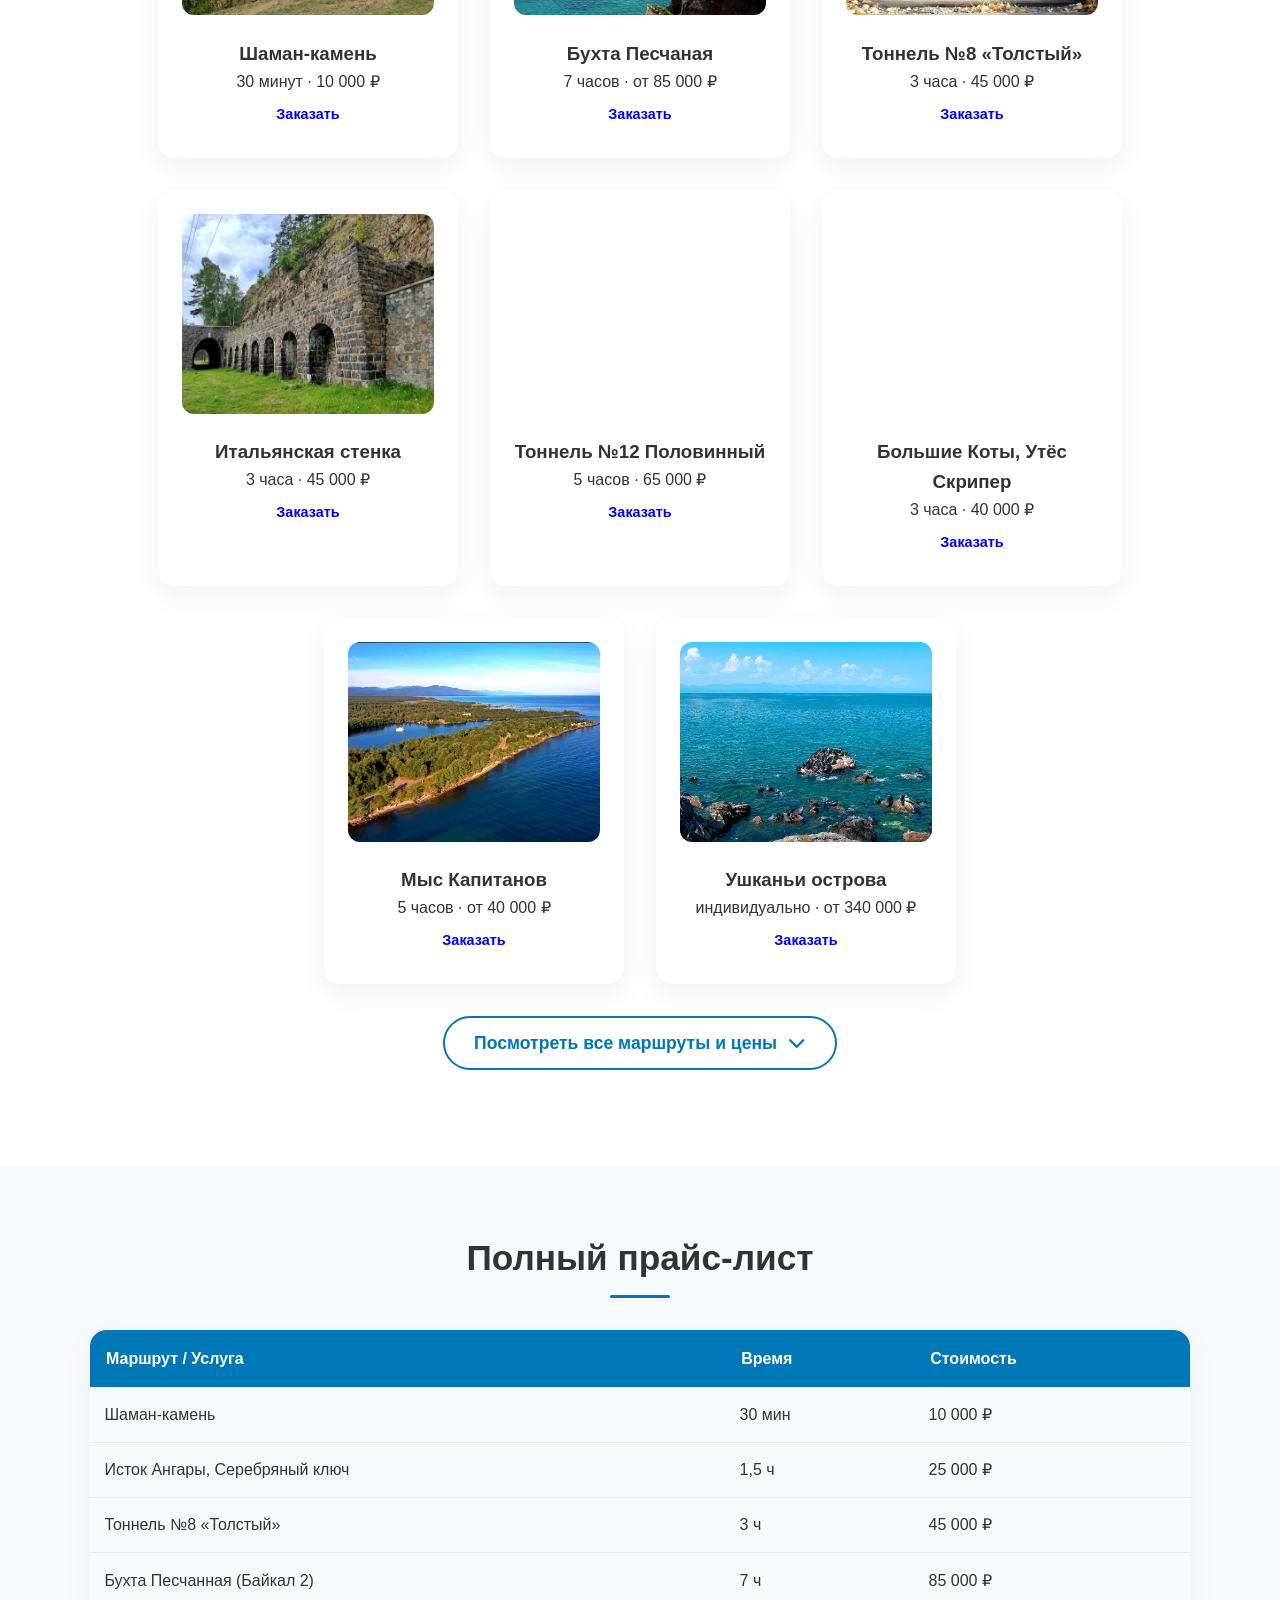
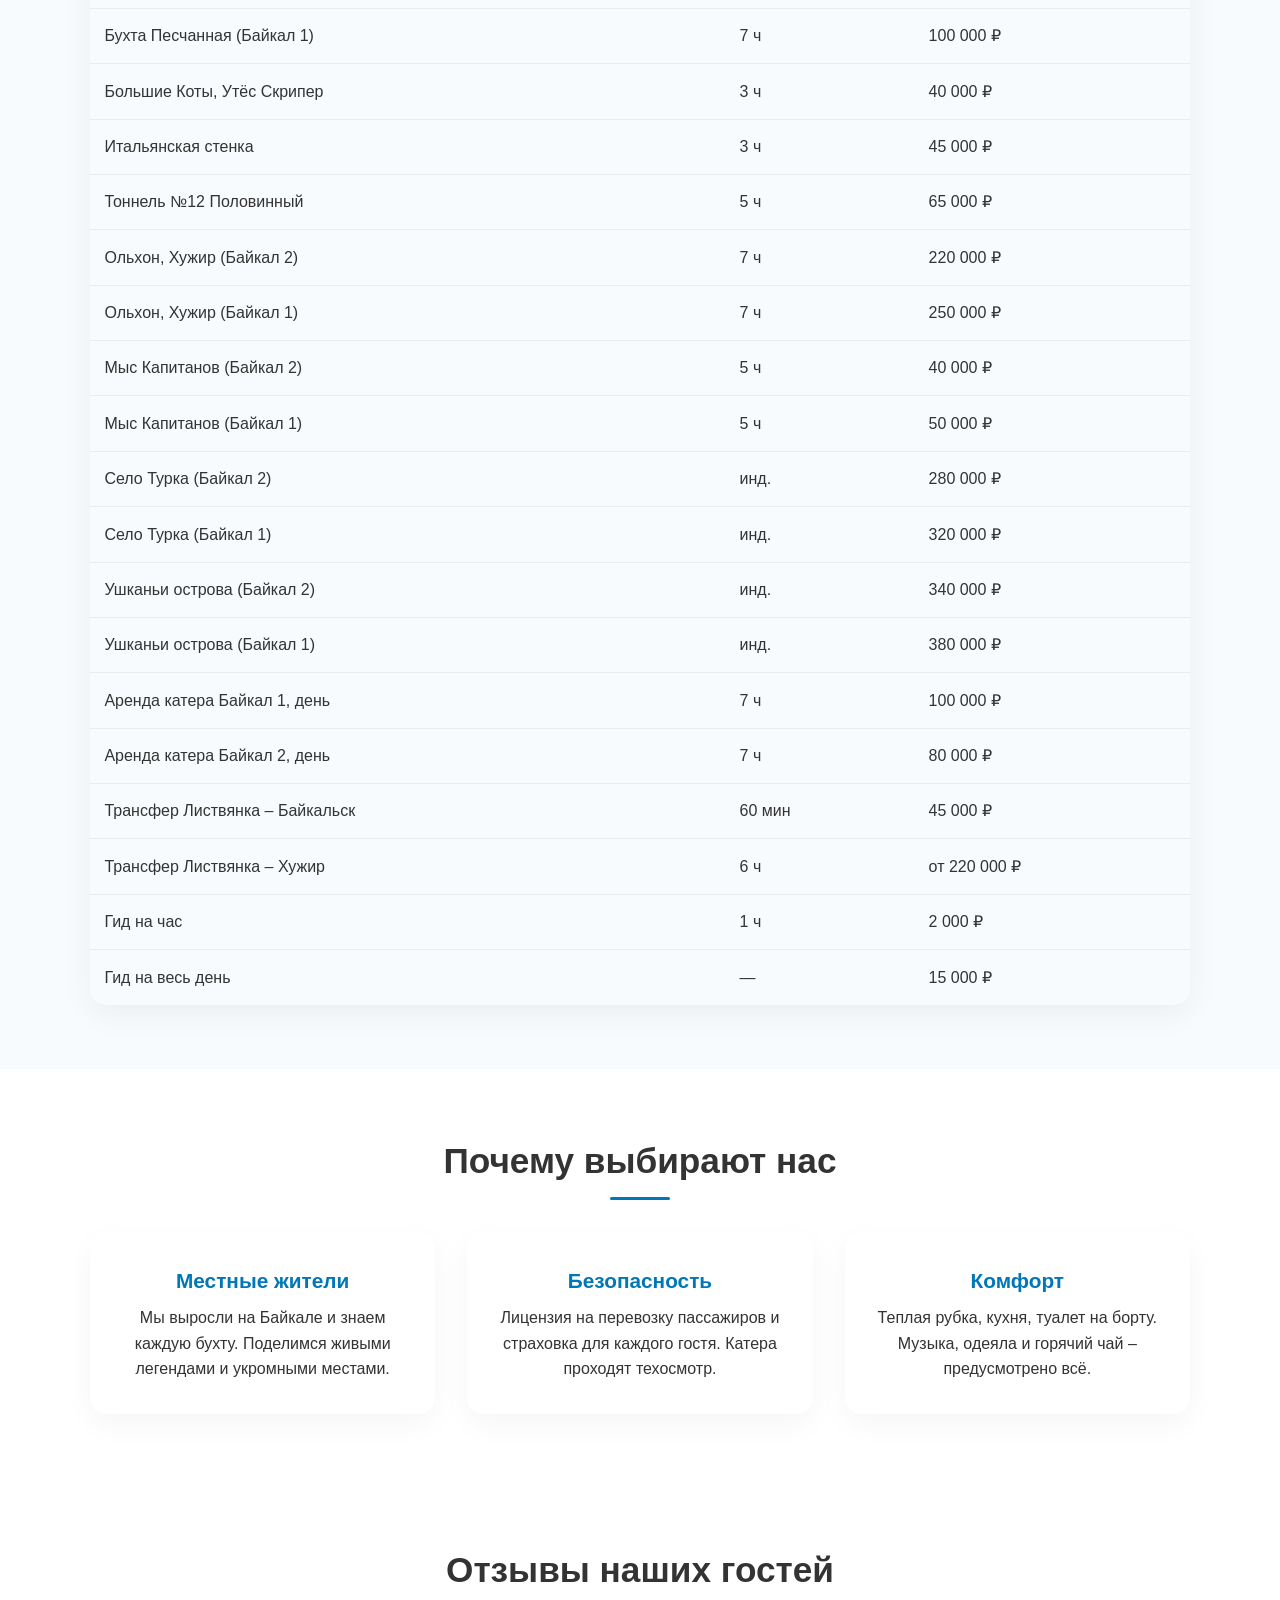
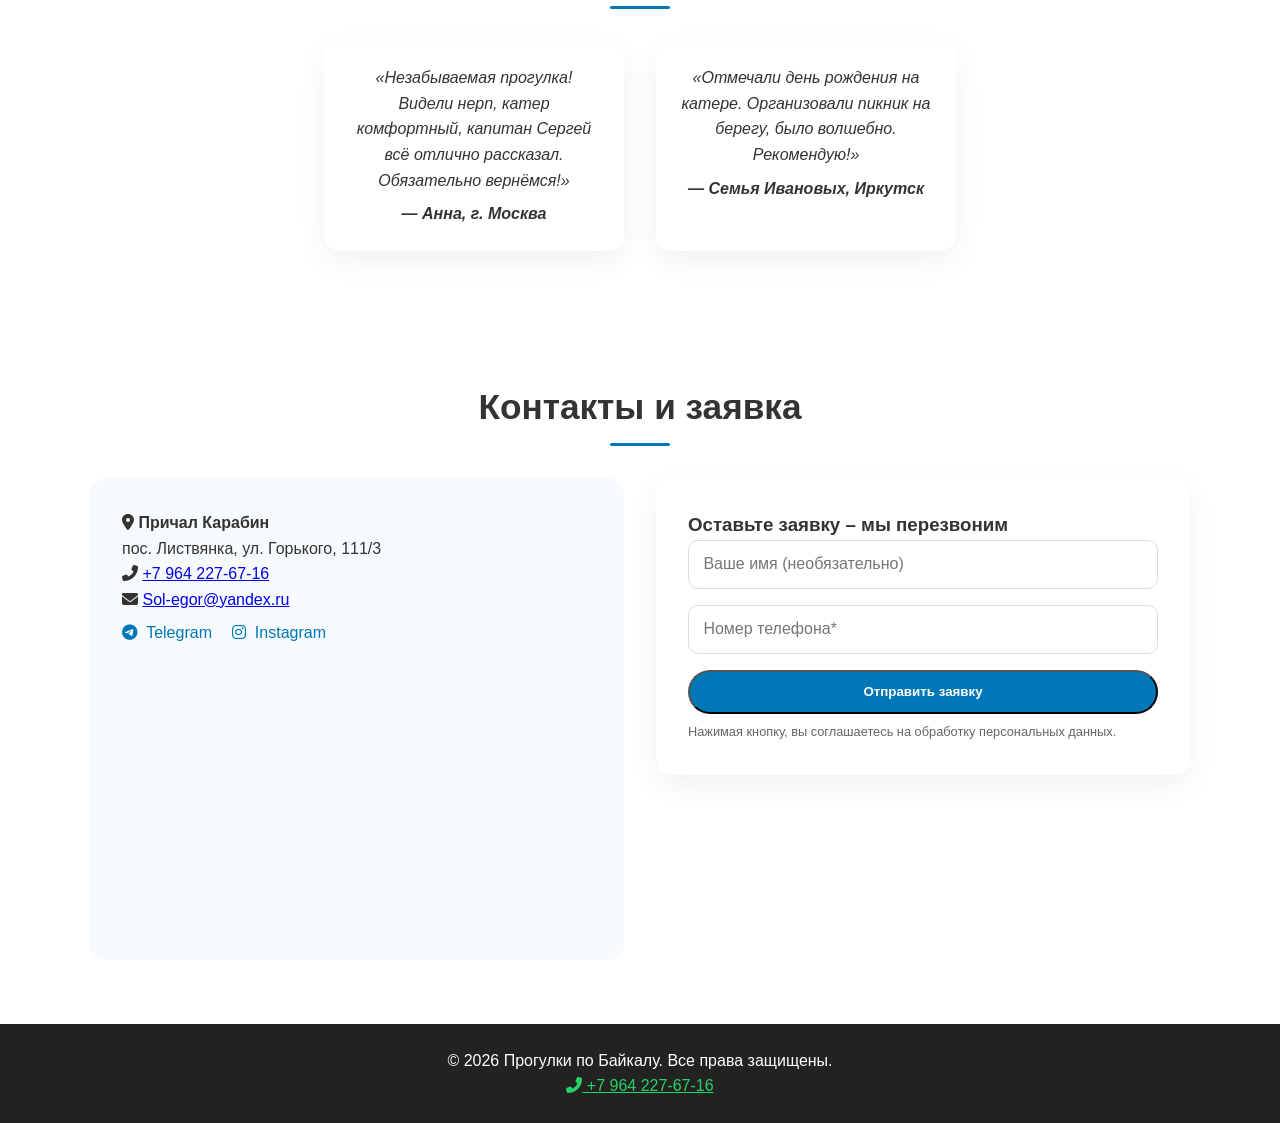
==== commit 3d4efbb2: "Update index.html" ====
--- a/index.html
+++ b/index.html
@@ -9,7 +9,8 @@
     <meta name="theme-color" content="#0077b6">
     <meta name="description" content="Индивидуальные водные прогулки на катере по Байкалу. Шаман-камень, бухта Песчаная, КБЖД и ещё 10 маршрутов. Катера до 11 человек. Цены от 10 000 ₽. Звоните: +7 964 227-67-16">
     <meta name="keywords" content="прогулки на катере Байкал, аренда катера Байкал, экскурсии Байкал катер, Листвянка прогулка катер, Шаман-камень, бухта Песчаная, КБЖД">
-    <link rel="icon" href="data:image/svg+xml,<svg xmlns='http://www.w3.org/2000/svg' viewBox='0 0 100 100'><text y='0.9em' font-size='90'>🌊</text></svg>">
+    <link rel="icon" type="image/x-icon" href="/favicon.ico">
+    <link rel="icon" type="image/png" sizes="32x32" href="/favicon-32x32.png">
     <link rel="stylesheet" href="https://cdnjs.cloudflare.com/ajax/libs/font-awesome/6.5.1/css/all.min.css">
     <link rel="stylesheet" href="css/style.css">
     <!-- Yandex.Metrika counter -->
--- a/css/style.css
+++ b/css/style.css
@@ -56,7 +56,7 @@
 .btn { display: inline-block; padding: 0.8rem 1.8rem; border-radius: 30px; text-decoration: none; font-weight: bold; transition: all 0.3s ease; cursor: pointer; }
 .btn-primary { background: #0077b6; color: #fff; }
 .btn-primary:hover { background: #005a8c; transform: translateY(-2px); box-shadow: 0 10px 20px rgba(0,119,182,0.3); }
-.btn-secondary { background: #25D366; color: #fff; }
+.btn-secondary { background: #1da851; color: #fff; }
 .btn-secondary:hover { background: #1da851; transform: translateY(-2px); box-shadow: 0 10px 20px rgba(37,211,102,0.3); }
 .btn-telegram { background: #0077b6; color: #fff; }
 .btn-telegram:hover { background: #0077b6; transform: translateY(-2px); box-shadow: 0 10px 20px rgba(0,136,204,0.3); }
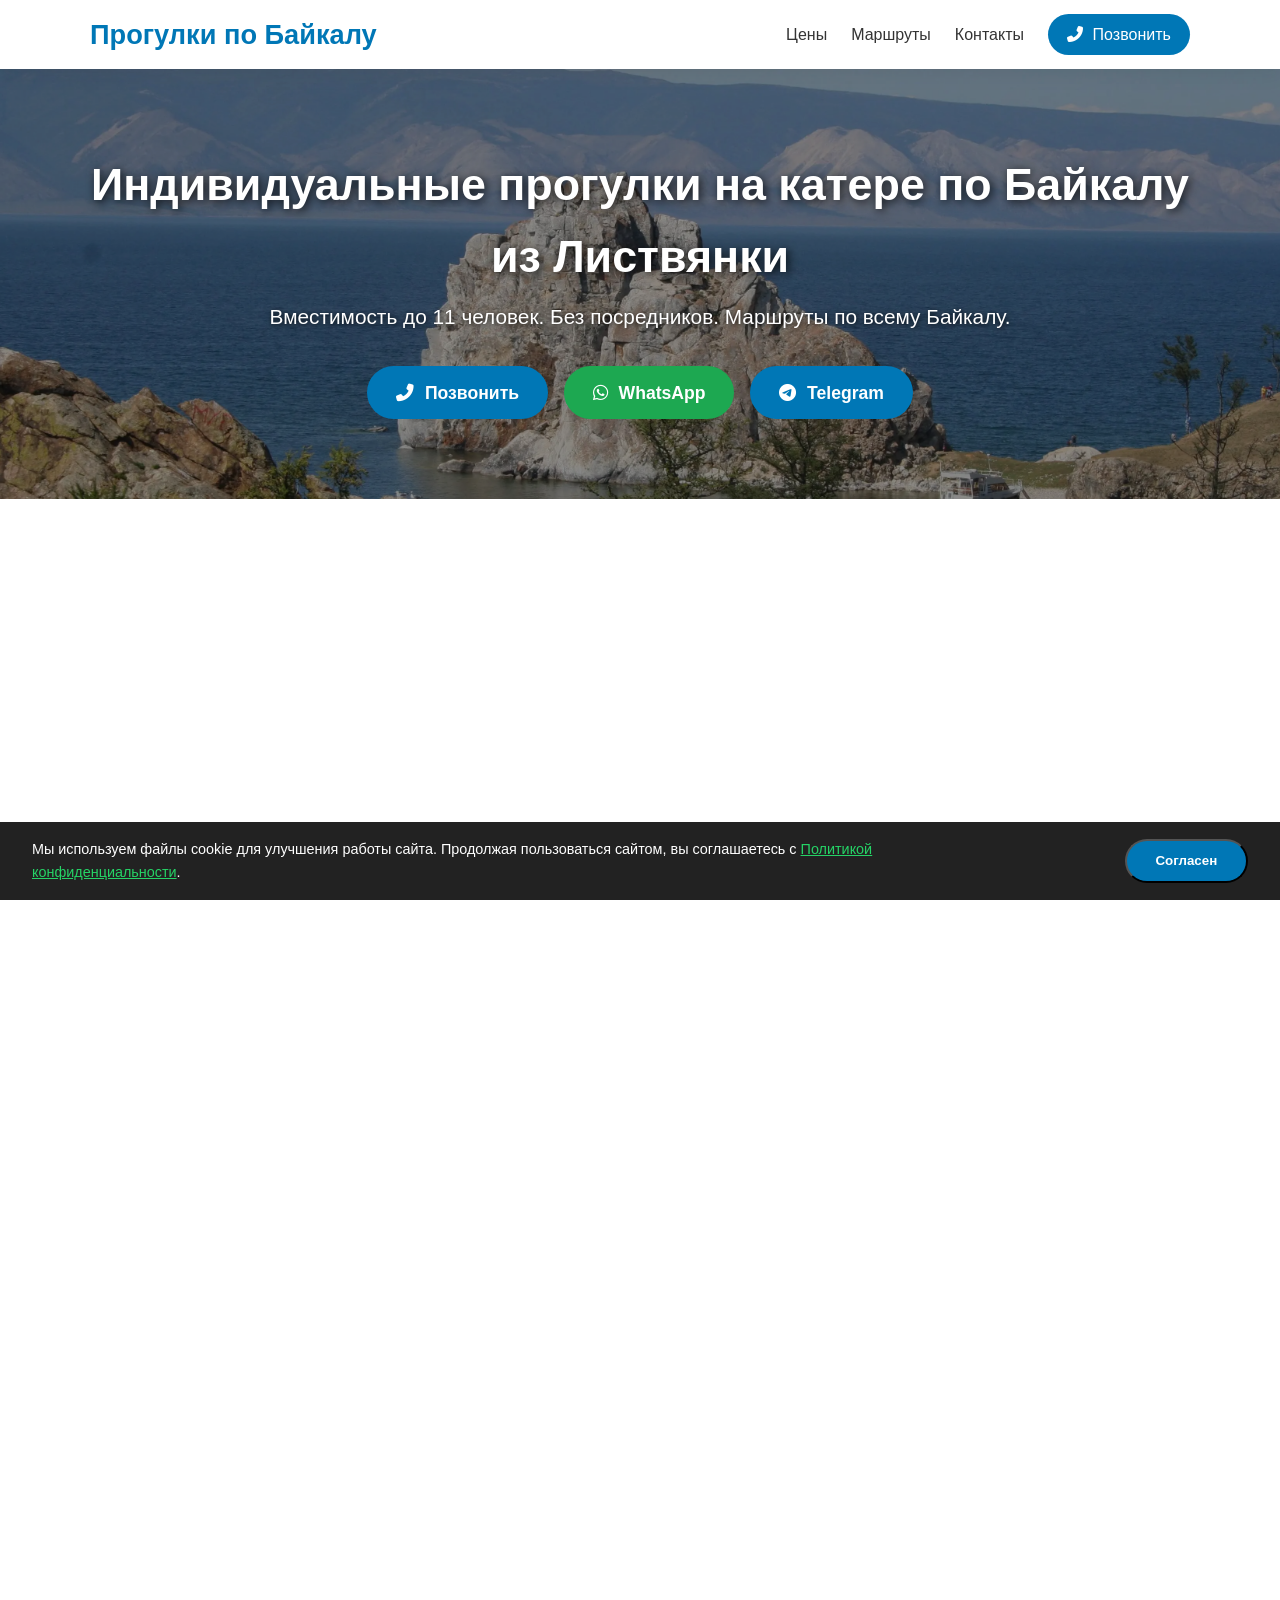
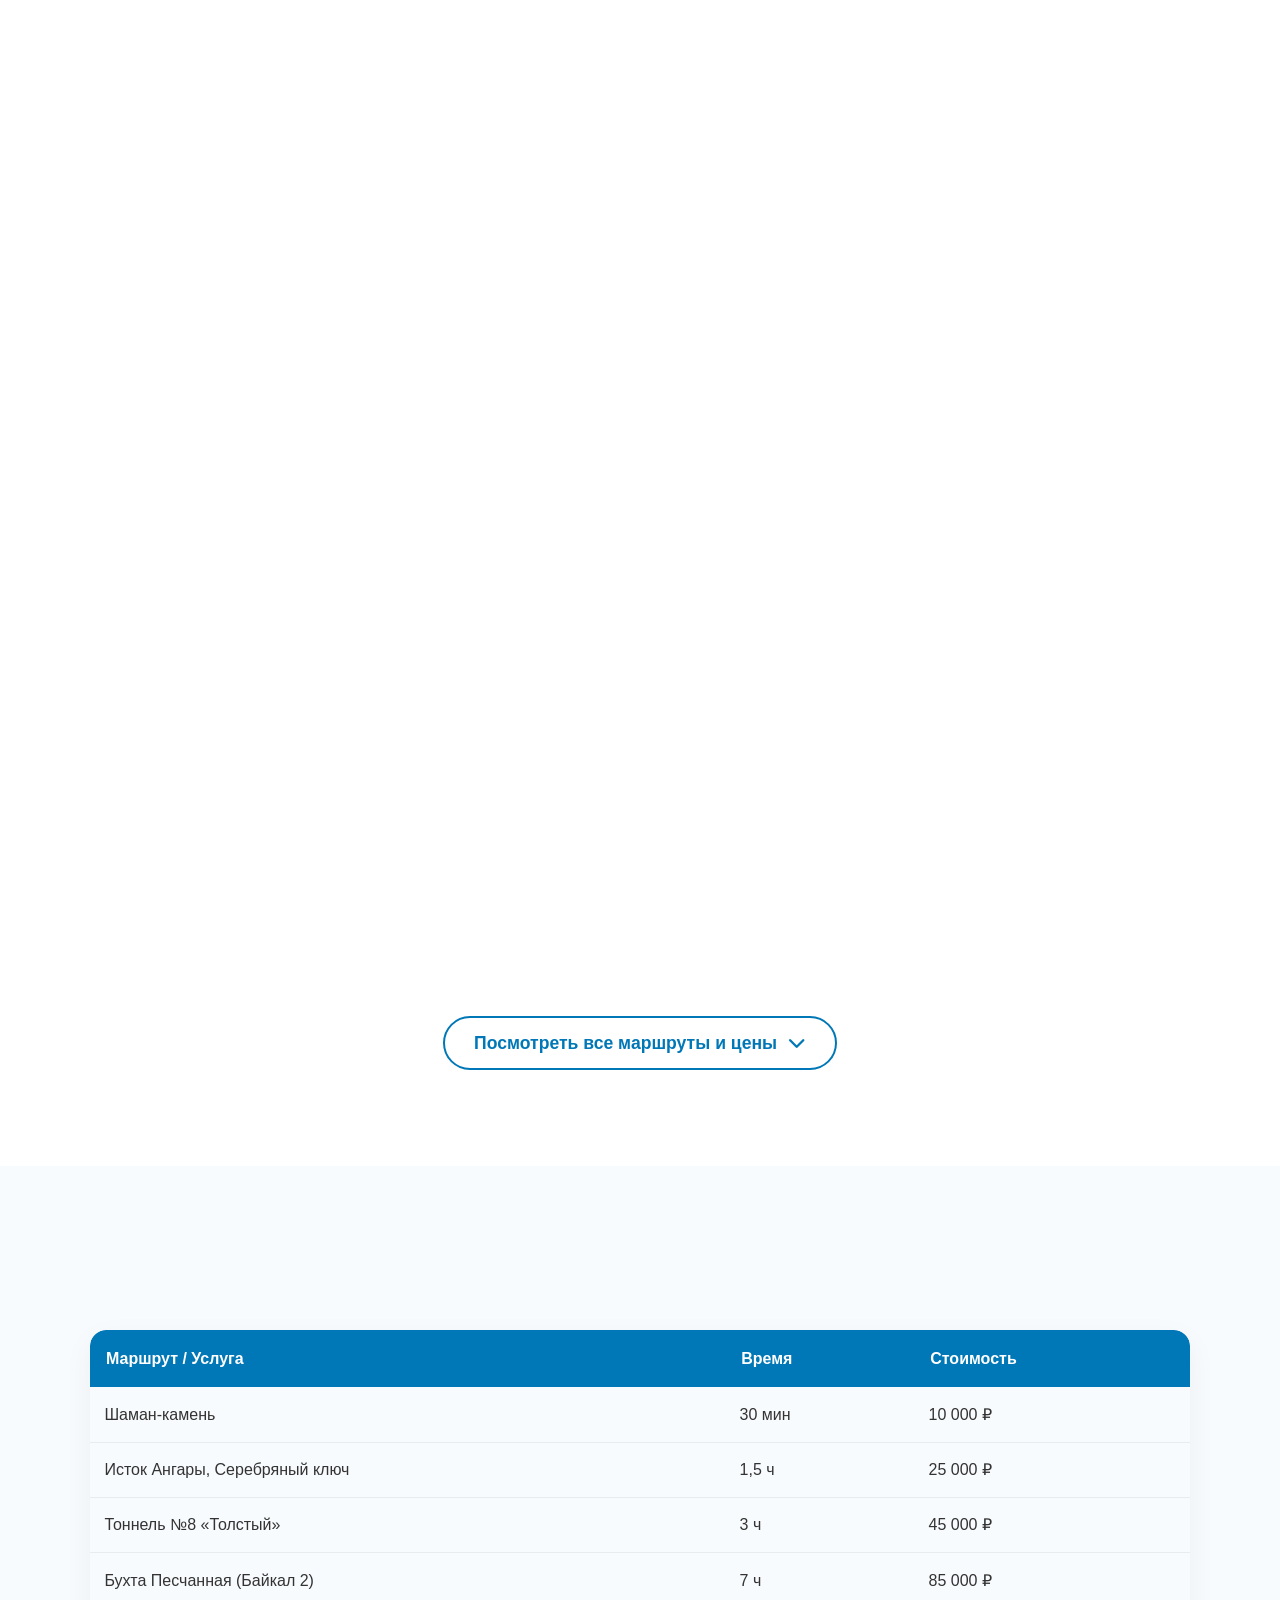
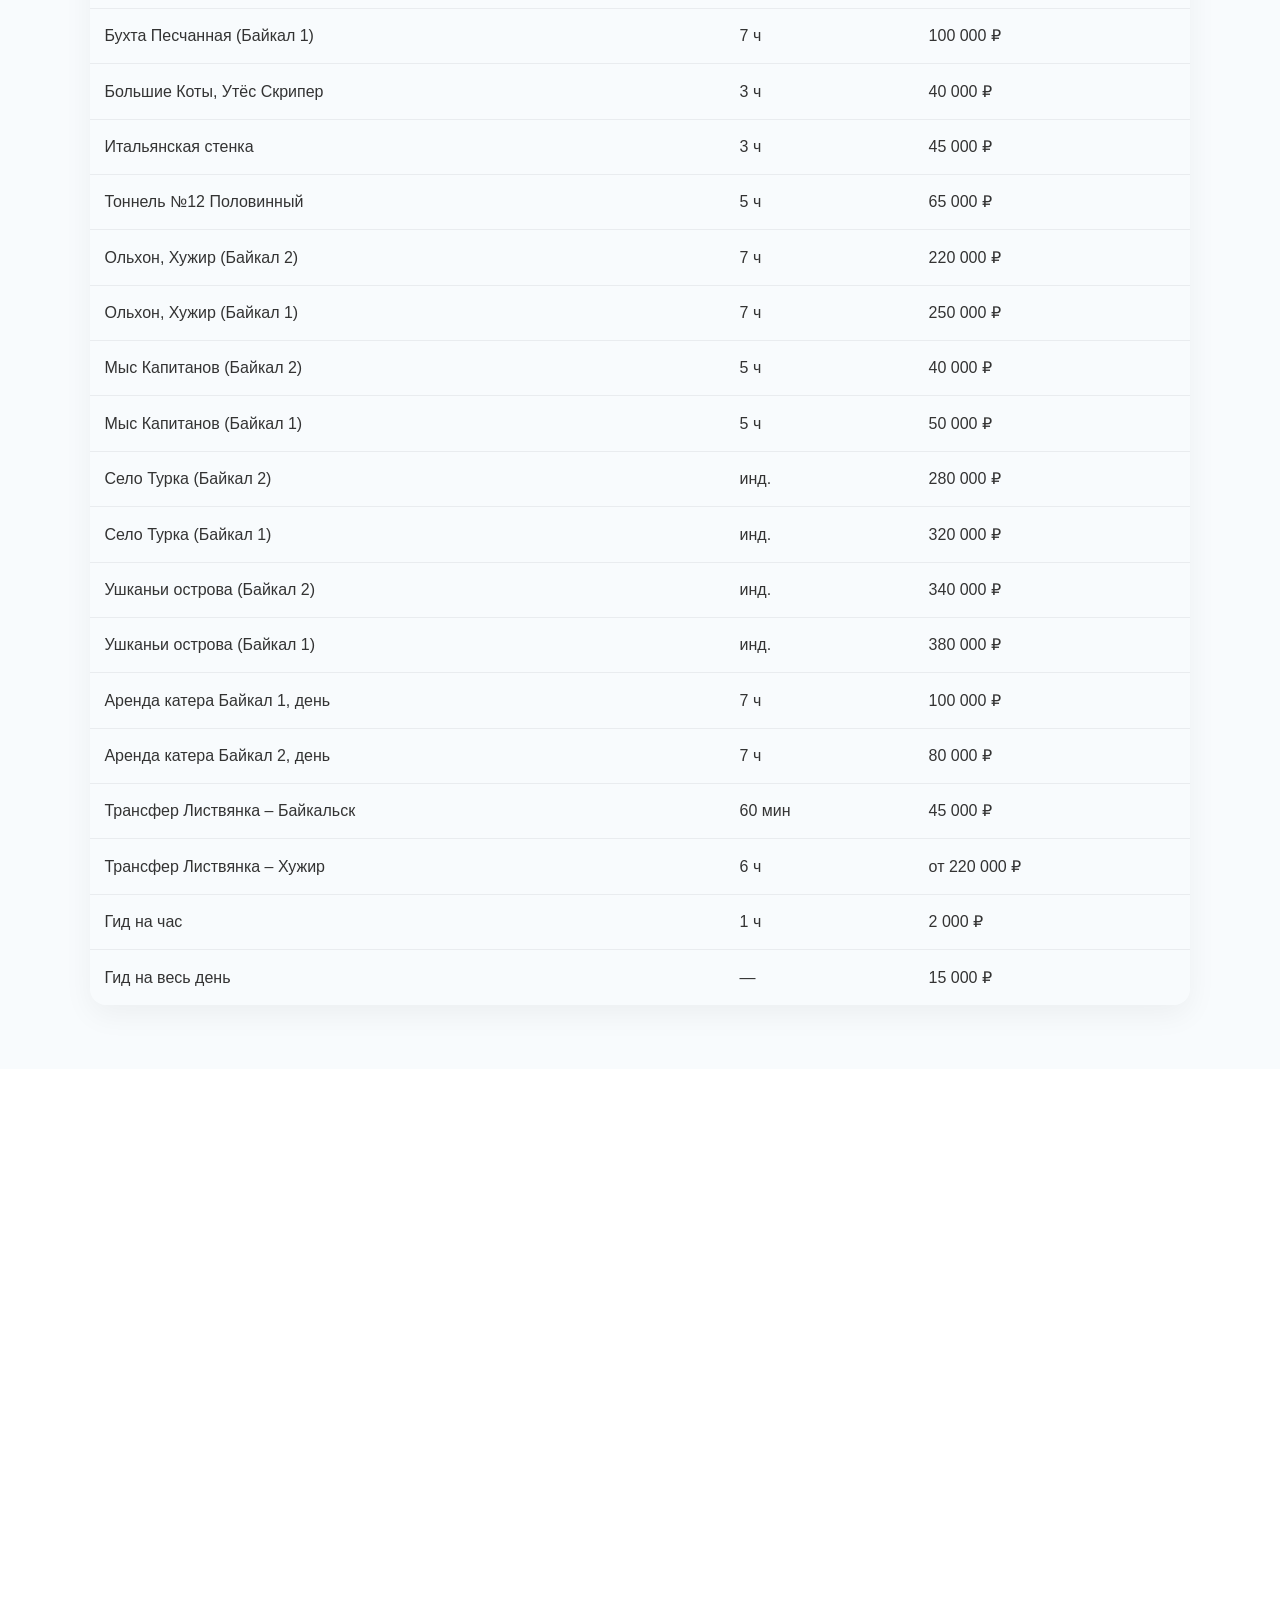
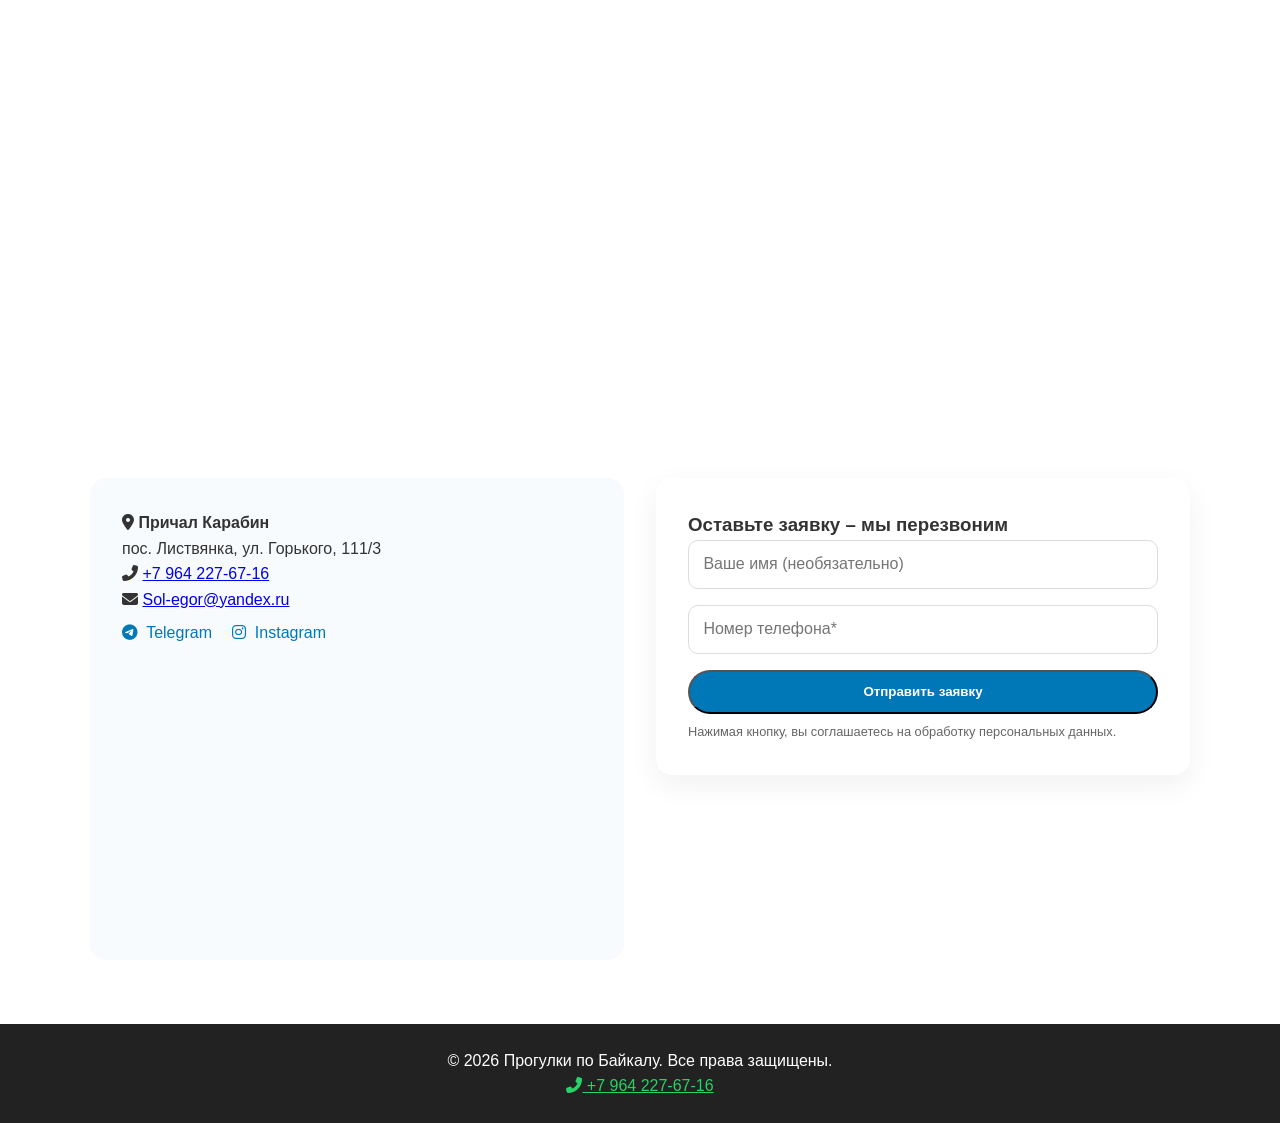
==== commit a3f69bc2: "Update index.html" ====
--- a/index.html
+++ b/index.html
@@ -104,7 +104,7 @@
     <div class="container">
         <h2>Наши катера</h2>
         <div class="cards">
-            <div class="card" data-info="boat-nissan">
+            <div class="card" data-info="boat-nissan" data-animate>
                 <img src="img/boat-nissan-1.webp" alt="Катер Nissan GS Байкал 1" width="1920" height="1440" loading="lazy" decoding="async">
                 <h3>Nissan GS «Байкал 1»</h3>
                 <ul>
@@ -115,7 +115,7 @@
                 <p class="price">от 15 000 ₽/час</p>
                 <a href="https://wa.me/79642276716?text=Здравствуйте!%20Интересует%20катер%20Байкал%201" class="btn btn-outline">Забронировать</a>
             </div>
-            <div class="card" data-info="boat-rib">
+            <div class="card" data-info="boat-rib" data-animate>
                 <img src="img/boat-rib-2.webp" alt="Катер Rib 85 RM CAB Байкал 2" width="960" height="1280" loading="lazy" decoding="async">
                 <h3>Rib 85 RM CAB «Байкал 2»</h3>
                 <ul>
@@ -134,49 +134,49 @@
     <div class="container">
         <h2>Популярные маршруты</h2>
         <div class="route-cards">
-            <div class="route-card" data-info="shaman">
+            <div class="route-card" data-info="shaman" data-animate>
                 <img src="img/shaman-rock.webp" alt="Шаман-камень" width="1920" height="1280" loading="lazy" decoding="async">
                 <h3>Шаман-камень</h3>
                 <p>30 минут · 10 000 ₽</p>
                 <a href="https://wa.me/79642276716?text=Хочу%20заказать%20маршрут%20Шаман-камень" class="btn btn-sm">Заказать</a>
             </div>
-            <div class="route-card" data-info="peschanaya">
+            <div class="route-card" data-info="peschanaya" data-animate>
                 <img src="img/peschanaya-bay.webp" alt="Бухта Песчаная" width="721" height="1280" loading="lazy" decoding="async">
                 <h3>Бухта Песчаная</h3>
                 <p>7 часов · от 85 000 ₽</p>
                 <a href="https://wa.me/79642276716?text=Хочу%20заказать%20маршрут%20Бухта%20Песчаная" class="btn btn-sm">Заказать</a>
             </div>
-            <div class="route-card" data-info="tunnel8">
+            <div class="route-card" data-info="tunnel8" data-animate>
                 <img src="img/tunnel-8.webp" alt="Тоннель №8 Толстый" width="1920" height="1280" loading="lazy" decoding="async">
                 <h3>Тоннель №8 «Толстый»</h3>
                 <p>3 часа · 45 000 ₽</p>
                 <a href="https://wa.me/79642276716?text=Хочу%20заказать%20маршрут%20Тоннель%20№8" class="btn btn-sm">Заказать</a>
             </div>
-            <div class="route-card" data-info="italyanskaya">
+            <div class="route-card" data-info="italyanskaya" data-animate>
                 <img src="img/italyanskaya-stenka.webp" alt="Итальянская стенка" width="1200" height="900" loading="lazy" decoding="async">
                 <h3>Итальянская стенка</h3>
                 <p>3 часа · 45 000 ₽</p>
                 <a href="https://wa.me/79642276716?text=Хочу%20заказать%20маршрут%20Итальянская%20стенка" class="btn btn-sm">Заказать</a>
             </div>
-            <div class="route-card" data-info="tunnel12">
+            <div class="route-card" data-info="tunnel12" data-animate>
                 <img src="img/tunnel-12.webp" alt="Тоннель №12 Половинный" width="1290" height="2279" loading="lazy" decoding="async">
                 <h3>Тоннель №12 Половинный</h3>
                 <p>5 часов · 65 000 ₽</p>
                 <a href="https://wa.me/79642276716?text=Хочу%20заказать%20маршрут%20Тоннель%2012" class="btn btn-sm">Заказать</a>
             </div>
-            <div class="route-card" data-info="bolshie-koty">
+            <div class="route-card" data-info="bolshie-koty" data-animate>
                 <img src="img/bolshie-koty.webp" alt="Большие Коты, Утёс Скрипер" width="1179" height="851" loading="lazy" decoding="async">
                 <h3>Большие Коты, Утёс Скрипер</h3>
                 <p>3 часа · 40 000 ₽</p>
                 <a href="https://wa.me/79642276716?text=Хочу%20заказать%20маршрут%20Большие%20Коты" class="btn btn-sm">Заказать</a>
             </div>
-            <div class="route-card" data-info="mys-kapitanov">
+            <div class="route-card" data-info="mys-kapitanov" data-animate>
                 <img src="img/mys-kapitanov.webp" alt="Мыс Капитанов" width="1179" height="787" loading="lazy" decoding="async">
                 <h3>Мыс Капитанов</h3>
                 <p>5 часов · от 40 000 ₽</p>
                 <a href="https://wa.me/79642276716?text=Хочу%20заказать%20маршрут%20Мыс%20Капитанов" class="btn btn-sm">Заказать</a>
             </div>
-            <div class="route-card" data-info="ushkani">
+            <div class="route-card" data-info="ushkani" data-animate>
                 <img src="img/ushkani-islands.webp" alt="Ушканьи острова" width="1100" height="733" loading="lazy" decoding="async">
                 <h3>Ушканьи острова</h3>
                 <p>индивидуально · от 340 000 ₽</p>
@@ -229,15 +229,15 @@
     <div class="container">
         <h2>Почему выбирают нас</h2>
         <div class="about-grid">
-            <div class="about-item">
+            <div class="about-item" data-animate>
                 <h3>Местные жители</h3>
                 <p>Мы выросли на Байкале и знаем каждую бухту. Поделимся живыми легендами и укромными местами.</p>
             </div>
-            <div class="about-item">
+            <div class="about-item" data-animate>
                 <h3>Безопасность</h3>
                 <p>Лицензия на перевозку пассажиров и страховка для каждого гостя. Катера проходят техосмотр.</p>
             </div>
-            <div class="about-item">
+            <div class="about-item" data-animate>
                 <h3>Комфорт</h3>
                 <p>Теплая рубка, кухня, туалет на борту. Музыка, одеяла и горячий чай – предусмотрено всё.</p>
             </div>
@@ -249,11 +249,11 @@
     <div class="container">
         <h2>Отзывы наших гостей</h2>
         <div class="review-cards">
-            <div class="review">
+            <div class="review" data-animate>
                 <p>«Незабываемая прогулка! Видели нерп, катер комфортный, капитан Сергей всё отлично рассказал. Обязательно вернёмся!»</p>
                 <cite>— Анна, г. Москва</cite>
             </div>
-            <div class="review">
+            <div class="review" data-animate>
                 <p>«Отмечали день рождения на катере. Организовали пикник на берегу, было волшебно. Рекомендую!»</p>
                 <cite>— Семья Ивановых, Иркутск</cite>
             </div>
--- a/css/style.css
+++ b/css/style.css
@@ -4,7 +4,7 @@
 .container { width: 90%; max-width: 1100px; margin: 0 auto; }
 
 /* Шапка */
-.header { background: #fff; box-shadow: 0 4px 20px rgba(0,0,0,0.08); position: sticky; top: 0; z-index: 100; }
+.header { background: rgba(255,255,255,0.85); backdrop-filter: blur(10px); box-shadow: 0 4px 20px rgba(0,0,0,0.08); position: sticky; top: 0; z-index: 100; }
 .header .container { display: flex; justify-content: space-between; align-items: center; padding: 0.8rem 0; }
 .logo { font-size: 1.7rem; font-weight: bold; color: #0077b6; text-decoration: none; white-space: nowrap; }
 .nav { display: flex; align-items: center; }
@@ -16,7 +16,7 @@
 
 /* Мобильное меню */
 @media (max-width: 768px) {
-    .nav { display: none; flex-direction: column; position: absolute; top: 100%; left: 0; width: 100%; background: #fff; box-shadow: 0 10px 20px rgba(0,0,0,0.1); }
+    .nav { display: none; flex-direction: column; position: absolute; top: 100%; left: 0; width: 100%; background: rgba(255,255,255,0.95); backdrop-filter: blur(10px); box-shadow: 0 10px 20px rgba(0,0,0,0.1); }
     .nav.active { display: flex; }
     .nav a { margin: 0; padding: 1rem 2rem; border-bottom: 1px solid #eee; }
     .nav a.btn-header { border-radius: 0; background: transparent; color: #0077b6; text-align: center; }
@@ -39,18 +39,39 @@
     height: 100%;
     object-fit: cover;
     z-index: -1;
+    transform: scale(1.05);
+    transition: transform 0.8s ease-out;
+}
+.hero:hover .hero-bg {
+    transform: scale(1); /* лёгкий параллакс при наведении */
 }
 .hero-overlay {
-    z-index: 1;
+    position: absolute;
+    top: 0; left: 0; width: 100%; height: 100%;
+    background: rgba(0,0,0,0.45);
+    z-index: 0;
 }
 .hero .container {
     z-index: 2;
+    animation: fadeInUp 0.8s ease both;
 }
 .hero h1 { font-size: 2.8rem; margin-bottom: 0.5rem; text-shadow: 2px 2px 10px rgba(0,0,0,0.8); }
 .hero p { font-size: 1.3rem; margin-bottom: 2rem; text-shadow: 1px 1px 5px rgba(0,0,0,0.8); }
 .hero-buttons { display: flex; gap: 1rem; justify-content: center; flex-wrap: wrap; }
-.hero-buttons .btn { font-size: 1.1rem; }
+.hero-buttons .btn { font-size: 1.1rem; animation: floatButton 2s ease-in-out infinite; }
+.hero-buttons .btn:nth-child(2) { animation-delay: 0.2s; }
+.hero-buttons .btn:nth-child(3) { animation-delay: 0.4s; }
 .hero-buttons .btn i { margin-right: 6px; }
+
+@keyframes fadeInUp {
+    from { opacity: 0; transform: translateY(30px); }
+    to { opacity: 1; transform: translateY(0); }
+}
+
+@keyframes floatButton {
+    0%, 100% { transform: translateY(0); }
+    50% { transform: translateY(-6px); }
+}
 
 /* Кнопки */
 .btn { display: inline-block; padding: 0.8rem 1.8rem; border-radius: 30px; text-decoration: none; font-weight: bold; transition: all 0.3s ease; cursor: pointer; }
@@ -63,14 +84,18 @@
 .btn-outline { border: 2px solid #0077b6; color: #0077b6; background: transparent; }
 .btn-outline:hover { background: #0077b6; color: #fff; transform: translateY(-2px); }
 .btn-sm { padding: 0.5rem 1.2rem; font-size: 0.9rem; border-radius: 20px; }
-.btn i { margin-right: 5px; }
+.btn i { margin-right: 5px; transition: transform 0.3s; }
+.btn:hover i { transform: scale(1.15); }
 
 /* Катера, маршруты, отзывы */
 section { padding: 4rem 0; }
-h2 { font-size: 2.2rem; margin-bottom: 2rem; text-align: center; position: relative; }
-h2:after { content: ''; display: block; width: 60px; height: 3px; background: #0077b6; margin: 0.5rem auto; border-radius: 2px; }
+h2 { font-size: 2.2rem; margin-bottom: 2rem; text-align: center; position: relative; opacity: 0; transform: translateY(20px); transition: opacity 0.6s ease, transform 0.6s ease; }
+h2.visible { opacity: 1; transform: translateY(0); }
+h2:after { content: ''; display: block; width: 60px; height: 3px; background: #0077b6; margin: 0.5rem auto; border-radius: 2px; transform: scaleX(0); transition: transform 0.4s ease; }
+h2.visible:after { transform: scaleX(1); }
 .cards, .route-cards, .review-cards { display: flex; gap: 2rem; flex-wrap: wrap; justify-content: center; }
-.card, .route-card, .review { background: #fff; border-radius: 16px; padding: 1.5rem; width: 300px; text-align: center; box-shadow: 0 10px 30px rgba(0,0,0,0.06); transition: transform 0.3s, box-shadow 0.3s; cursor: pointer; }
+.card, .route-card, .review { background: rgba(255,255,255,0.7); backdrop-filter: blur(8px); border-radius: 16px; padding: 1.5rem; width: 300px; text-align: center; box-shadow: 0 10px 30px rgba(0,0,0,0.06); transition: transform 0.3s, box-shadow 0.3s; cursor: pointer; opacity: 0; transform: translateY(30px); }
+.card.visible, .route-card.visible, .review.visible { opacity: 1; transform: translateY(0); transition: opacity 0.6s ease, transform 0.6s ease; }
 .card:hover, .route-card:hover { transform: translateY(-5px); box-shadow: 0 15px 35px rgba(0,0,0,0.1); }
 .card img, .route-card img { width: 100%; height: 200px; object-fit: cover; border-radius: 12px; margin-bottom: 1rem; }
 .price { font-size: 1.4rem; font-weight: bold; color: #0077b6; margin: 1rem 0; }
@@ -107,12 +132,13 @@
 
 /* О нас */
 .about-grid { display: flex; gap: 2rem; flex-wrap: wrap; justify-content: center; }
-.about-item { flex: 1 1 250px; background: #fff; padding: 2rem; border-radius: 16px; box-shadow: 0 10px 30px rgba(0,0,0,0.04); text-align: center; transition: transform 0.3s; }
+.about-item { flex: 1 1 250px; background: rgba(255,255,255,0.75); backdrop-filter: blur(5px); padding: 2rem; border-radius: 16px; box-shadow: 0 10px 30px rgba(0,0,0,0.04); text-align: center; transition: transform 0.3s; opacity: 0; transform: translateY(30px); }
+.about-item.visible { opacity: 1; transform: translateY(0); transition: opacity 0.6s ease, transform 0.6s ease; }
 .about-item:hover { transform: translateY(-5px); }
 .about-item h3 { color: #0077b6; margin-bottom: 0.5rem; font-size: 1.3rem; }
 
 /* Отзывы */
-.review { background: #fff; box-shadow: 0 10px 30px rgba(0,0,0,0.06); }
+.review { background: rgba(255,255,255,0.7); backdrop-filter: blur(8px); box-shadow: 0 10px 30px rgba(0,0,0,0.06); }
 .review p { font-style: italic; }
 .review cite { display: block; margin-top: 0.5rem; font-weight: bold; }
 
@@ -139,13 +165,33 @@
     bottom: 0;
     left: 0;
     width: 100%;
-    background: #fff;
+    background: rgba(255,255,255,0.9);
+    backdrop-filter: blur(8px);
     border-top: 2px solid #eee;
-    padding: 0.5rem;
+    padding: 0.4rem 0.25rem;
     z-index: 200;
     justify-content: space-around;
+    gap: 0.4rem;
     box-shadow: 0 -5px 15px rgba(0,0,0,0.05);
 }
+.mobile-call-bar .btn {
+    padding: 0.5rem 0.5rem;
+    font-size: 0.8rem;
+    border-radius: 20px;
+    flex: 1;
+    text-align: center;
+    white-space: nowrap;
+    display: flex;
+    align-items: center;
+    justify-content: center;
+    gap: 0.2rem;
+    animation: none; /* убираем анимацию кнопок из героя */
+}
+.mobile-call-bar .btn i {
+    margin-right: 3px;
+    font-size: 0.8rem;
+}
+
 @media (max-width: 768px) {
     .mobile-call-bar { display: flex; }
 }
@@ -163,12 +209,17 @@
 }
 .modal-overlay.active { display: flex; }
 .modal-content {
-    background: #fff;
+    background: rgba(255,255,255,0.9);
+    backdrop-filter: blur(15px);
     border-radius: 16px;
     max-width: 600px;
     width: 90%;
     position: relative;
-    animation: fadeIn 0.3s ease;
+    animation: modalIn 0.3s ease;
+}
+@keyframes modalIn {
+    from { opacity: 0; transform: scale(0.95) translateY(20px); }
+    to { opacity: 1; transform: scale(1) translateY(0); }
 }
 .modal-close {
     position: absolute;
@@ -179,7 +230,9 @@
     cursor: pointer;
     background: none;
     border: none;
-}
+    transition: transform 0.3s;
+}
+.modal-close:hover { transform: rotate(90deg); }
 .modal-img {
     width: 100%;
     border-top-left-radius: 16px;
@@ -199,10 +252,6 @@
     font-size: 1.3rem;
     font-weight: bold;
     margin: 1rem 0;
-}
-@keyframes fadeIn {
-    from { opacity: 0; transform: translateY(-20px); }
-    to { opacity: 1; transform: translateY(0); }
 }
 
 /* Cookie-баннер */
@@ -235,3 +284,9 @@
     white-space: nowrap;
 }
 .hidden { display: none !important; }
+
+/* Дополнительные анимации для плавного появления */
+@keyframes fadeInLeft {
+    from { opacity: 0; transform: translateX(-20px); }
+    to { opacity: 1; transform: translateX(0); }
+}
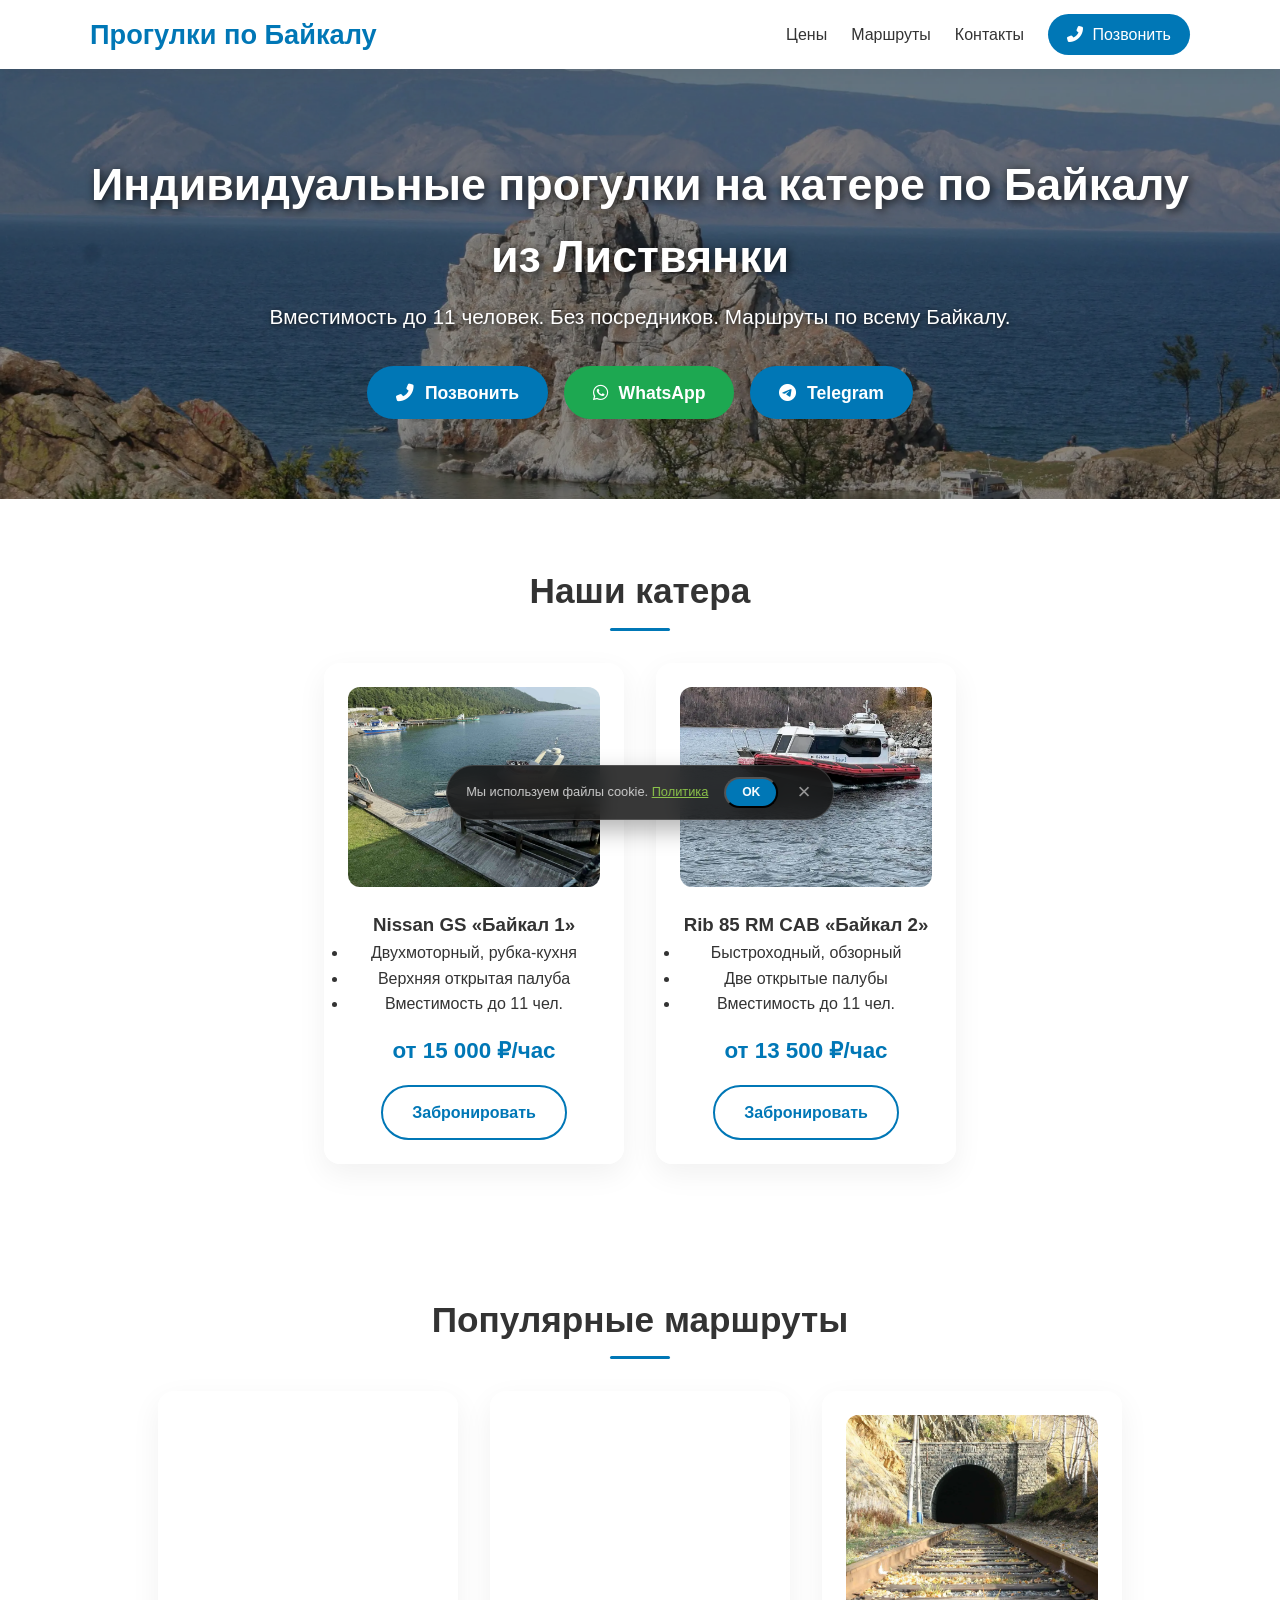
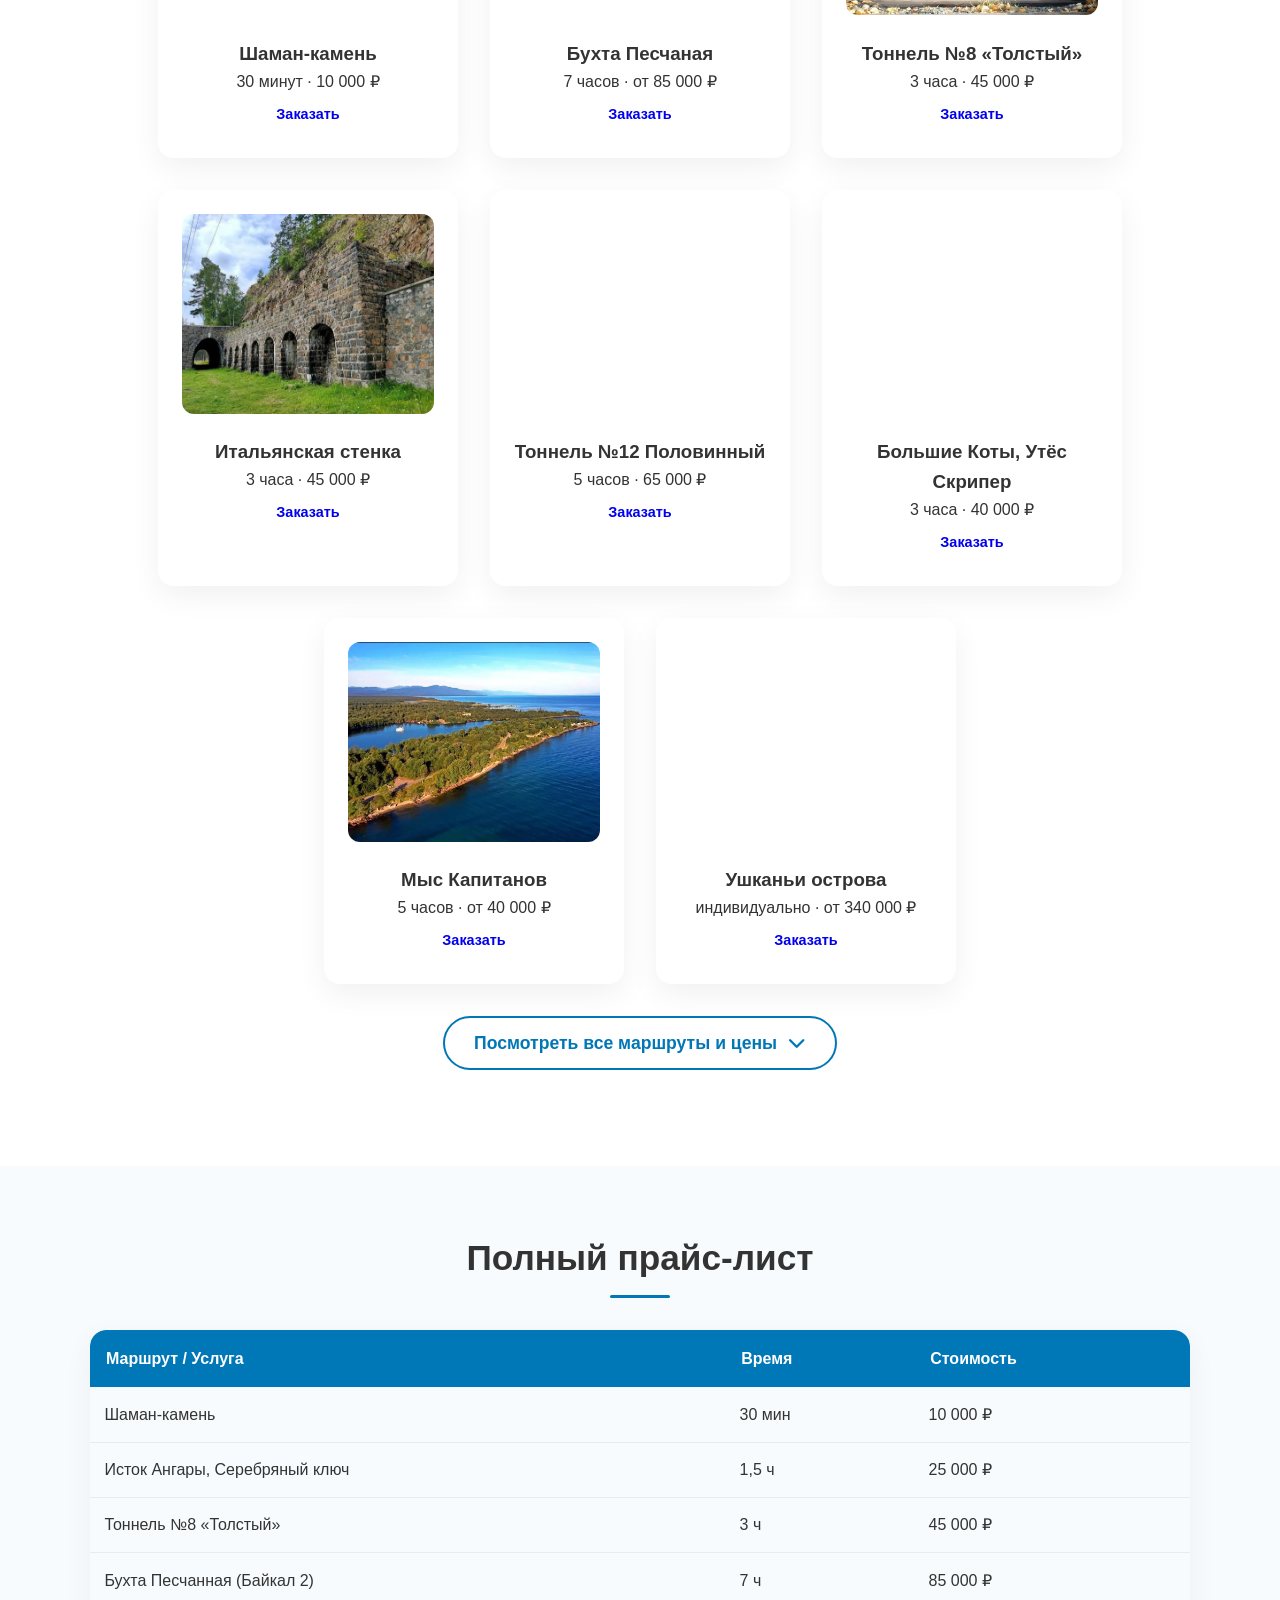
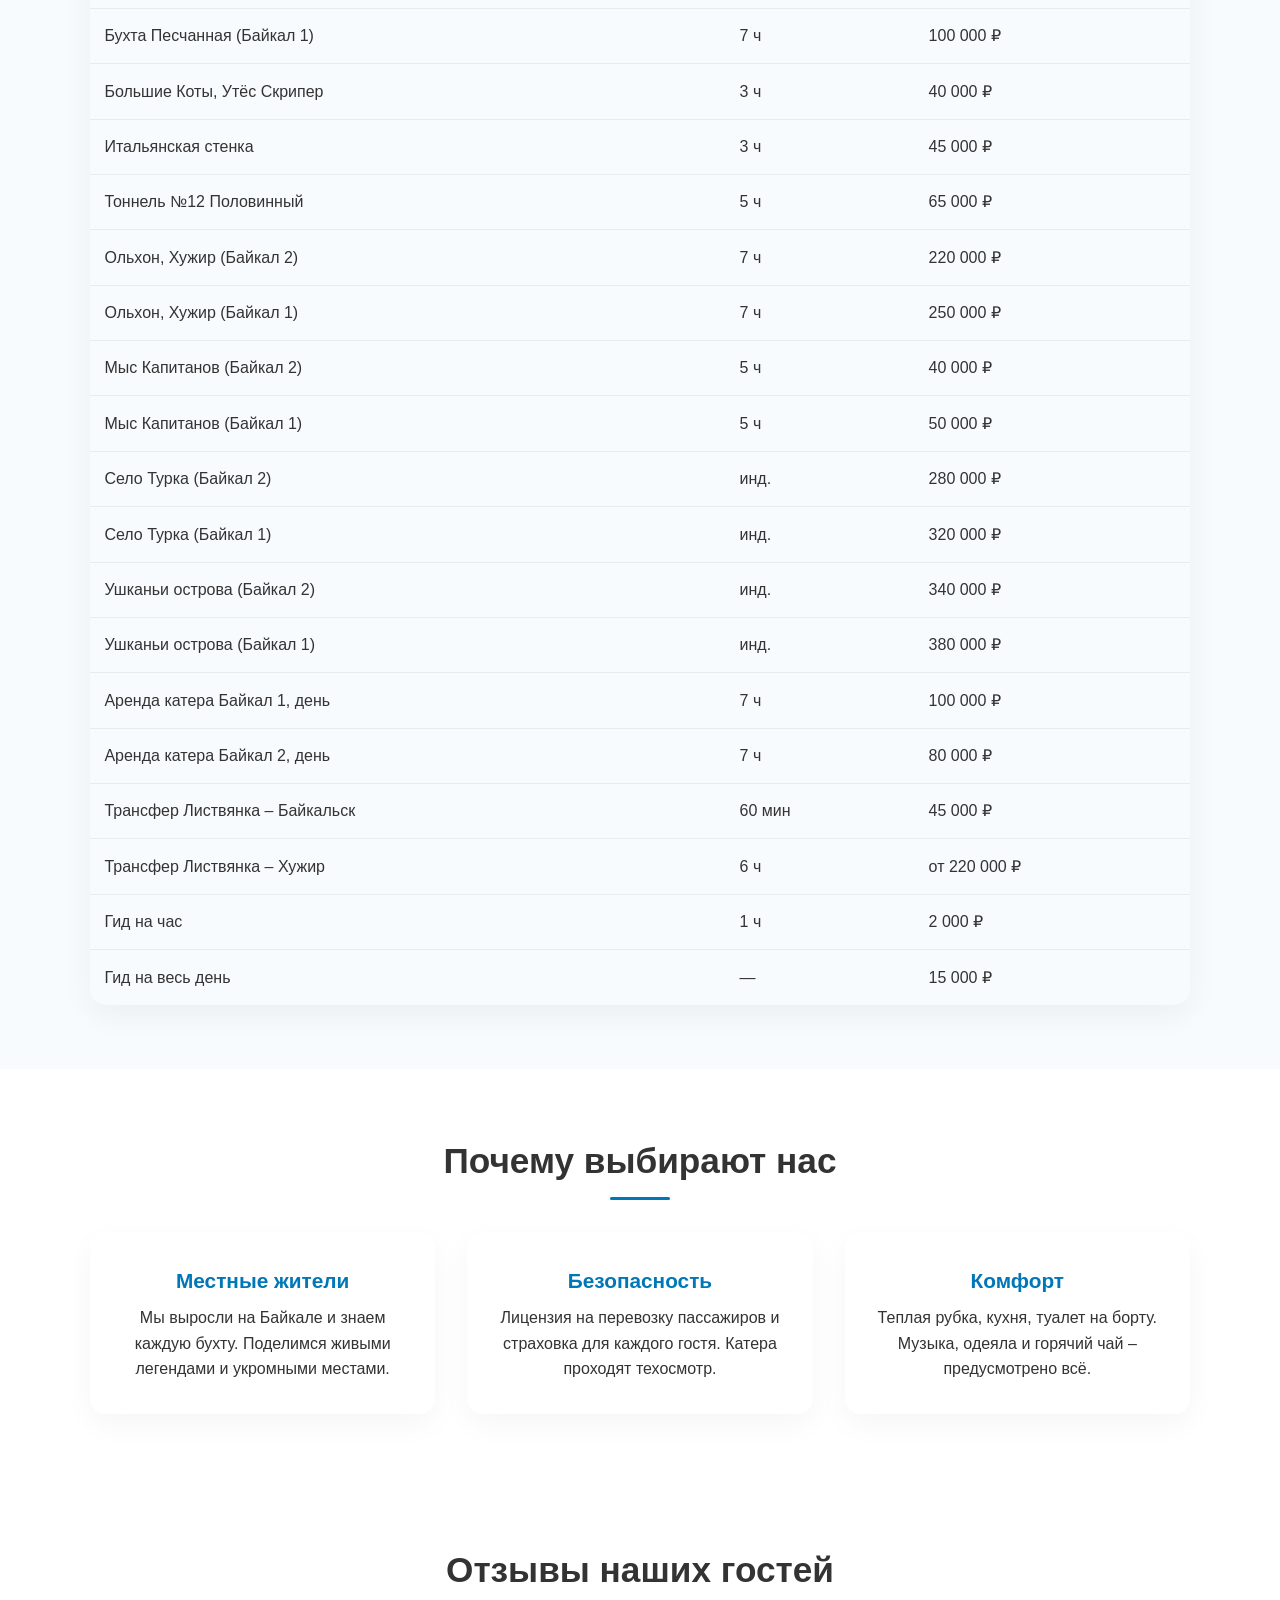
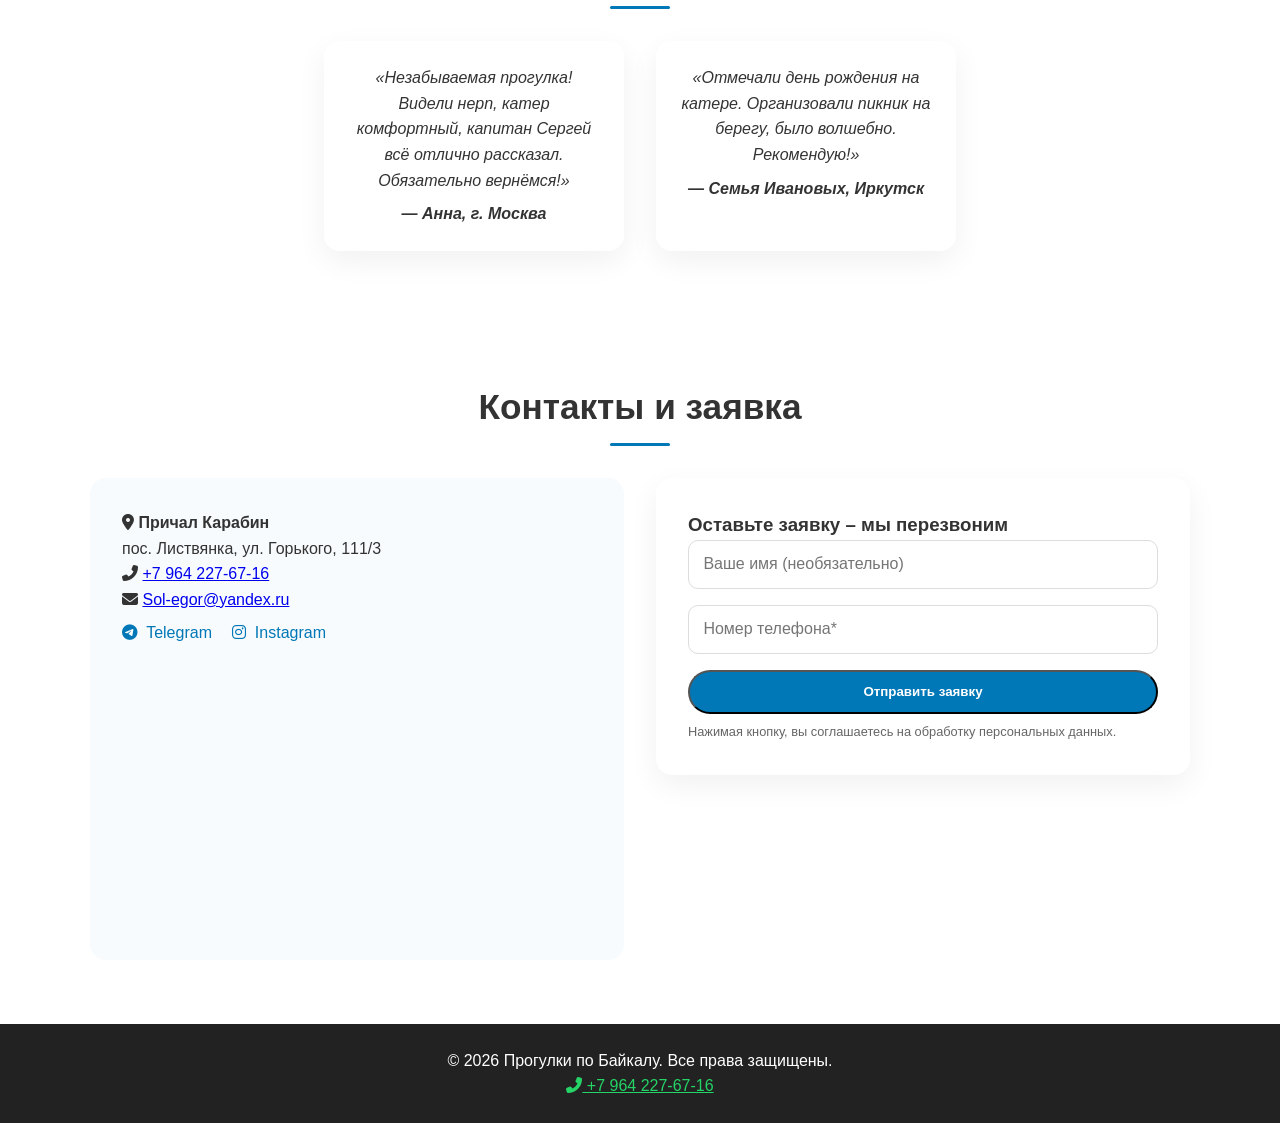
==== commit ecbff58f: "Update index.html" ====
--- a/index.html
+++ b/index.html
@@ -313,8 +313,9 @@
 
 <!-- Cookie-баннер -->
 <div class="cookie-banner" id="cookieBanner">
-    <p>Мы используем файлы cookie для улучшения работы сайта. Продолжая пользоваться сайтом, вы соглашаетесь с <a href="#">Политикой конфиденциальности</a>.</p>
-    <button class="btn btn-primary" id="cookieAccept">Согласен</button>
+    <p>Мы используем файлы cookie. <a href="#">Политика</a></p>
+    <button class="btn btn-primary" id="cookieAccept">OK</button>
+    <button class="close-cookie" id="cookieClose">&times;</button>
 </div>
 
 <div class="mobile-call-bar">
--- a/css/style.css
+++ b/css/style.css
@@ -29,7 +29,7 @@
     color: #fff;
     padding: 5rem 0;
     text-align: center;
-    overflow: hidden; 
+    overflow: hidden;
 }
 .hero .hero-bg {
     position: absolute;
@@ -43,7 +43,7 @@
     transition: transform 0.8s ease-out;
 }
 .hero:hover .hero-bg {
-    transform: scale(1); /* лёгкий параллакс при наведении */
+    transform: scale(1);
 }
 .hero-overlay {
     position: absolute;
@@ -185,7 +185,7 @@
     align-items: center;
     justify-content: center;
     gap: 0.2rem;
-    animation: none; /* убираем анимацию кнопок из героя */
+    animation: none;
 }
 .mobile-call-bar .btn i {
     margin-right: 3px;
@@ -254,39 +254,119 @@
     margin: 1rem 0;
 }
 
-/* Cookie-баннер */
+/* Улучшенный Cookie-баннер (уменьшен, выровнен, с кнопкой закрытия) */
 .cookie-banner {
-    display: none;
+    display: flex;
+    align-items: center;
+    justify-content: space-between;
+    gap: 1rem;
+    flex-wrap: wrap;
     position: fixed;
-    bottom: 0;
-    left: 0;
-    width: 100%;
-    background: #222;
-    color: #fff;
-    padding: 1rem 2rem;
-    display: flex;
-    justify-content: space-between;
-    align-items: center;
-    flex-wrap: wrap;
+    bottom: 5rem;
+    left: 50%;
+    transform: translateX(-50%);
+    width: auto;
+    max-width: 90%;
+    background: rgba(20, 20, 20, 0.85);
+    backdrop-filter: blur(10px);
+    color: #ccc;
+    padding: 0.7rem 1.2rem;
+    border-radius: 50px;
     z-index: 400;
+    font-size: 0.8rem;
+    box-shadow: 0 10px 25px rgba(0,0,0,0.3);
+    border: 1px solid rgba(255,255,255,0.15);
+    line-height: 1.4;
 }
 .cookie-banner p {
     margin: 0;
-    font-size: 0.9rem;
-    max-width: 70%;
+    padding: 0;
+    max-width: 250px;
+    text-align: left;
 }
 .cookie-banner a {
-    color: #25D366;
+    color: #8bc34a;
     text-decoration: underline;
+    white-space: nowrap;
 }
 .cookie-banner .btn {
-    margin-left: 1rem;
+    margin: 0;
+    padding: 0.4rem 1rem;
+    font-size: 0.75rem;
+    background: #0077b6;
+    color: #fff;
+    border-radius: 30px;
     white-space: nowrap;
+    flex-shrink: 0;
+}
+.cookie-banner .close-cookie {
+    background: none;
+    border: none;
+    color: #999;
+    font-size: 1.4rem;
+    cursor: pointer;
+    padding: 0 0.2rem;
+    line-height: 1;
+    transition: color 0.2s;
+    flex-shrink: 0;
+}
+.cookie-banner .close-cookie:hover {
+    color: #fff;
 }
 .hidden { display: none !important; }
 
-/* Дополнительные анимации для плавного появления */
-@keyframes fadeInLeft {
-    from { opacity: 0; transform: translateX(-20px); }
-    to { opacity: 1; transform: translateX(0); }
-}
+/* Адаптивность (мобильная версия) */
+@media (max-width: 768px) {
+    /* Основные отступы */
+    section { padding: 2.5rem 0; }
+
+    /* Герой-секция */
+    .hero { padding: 3rem 0; }
+    .hero h1 {
+        font-size: 1.8rem;
+        word-break: break-word;
+        hyphens: auto;
+        padding: 0 0.5rem;
+    }
+    .hero p { font-size: 1rem; padding: 0 1rem; }
+
+    /* Заголовки секций */
+    h2 { font-size: 1.7rem; padding: 0 1rem; }
+    h2:after { width: 40px; }
+
+    /* Карточки катеров и маршрутов */
+    .card, .route-card, .review {
+        width: 100%;
+        max-width: 320px;
+        padding: 1rem;
+    }
+    .card img, .route-card img { height: 160px; }
+    .price { font-size: 1.2rem; }
+
+    /* Таблица прайса */
+    .full-price th, .full-price td { padding: 0.6rem; font-size: 0.85rem; }
+
+    /* О нас и отзывы */
+    .about-item { padding: 1.5rem; }
+    .about-item h3 { font-size: 1.1rem; }
+
+    /* Контакты */
+    .contact-info, .contact-form { padding: 1.5rem; }
+    .map-container iframe { height: 200px; }
+
+    /* Куки-баннер на мобильных еще компактнее */
+    .cookie-banner {
+        bottom: 4.5rem;
+        max-width: 95%;
+        padding: 0.5rem 0.8rem;
+        font-size: 0.7rem;
+        border-radius: 35px;
+    }
+    .cookie-banner p { max-width: 180px; }
+    .cookie-banner .btn { padding: 0.3rem 0.8rem; font-size: 0.7rem; }
+
+    /* Модальное окно */
+    .modal-img { max-height: 250px; }
+    .modal-body { padding: 1rem; }
+    .modal-price { font-size: 1.1rem; }
+}
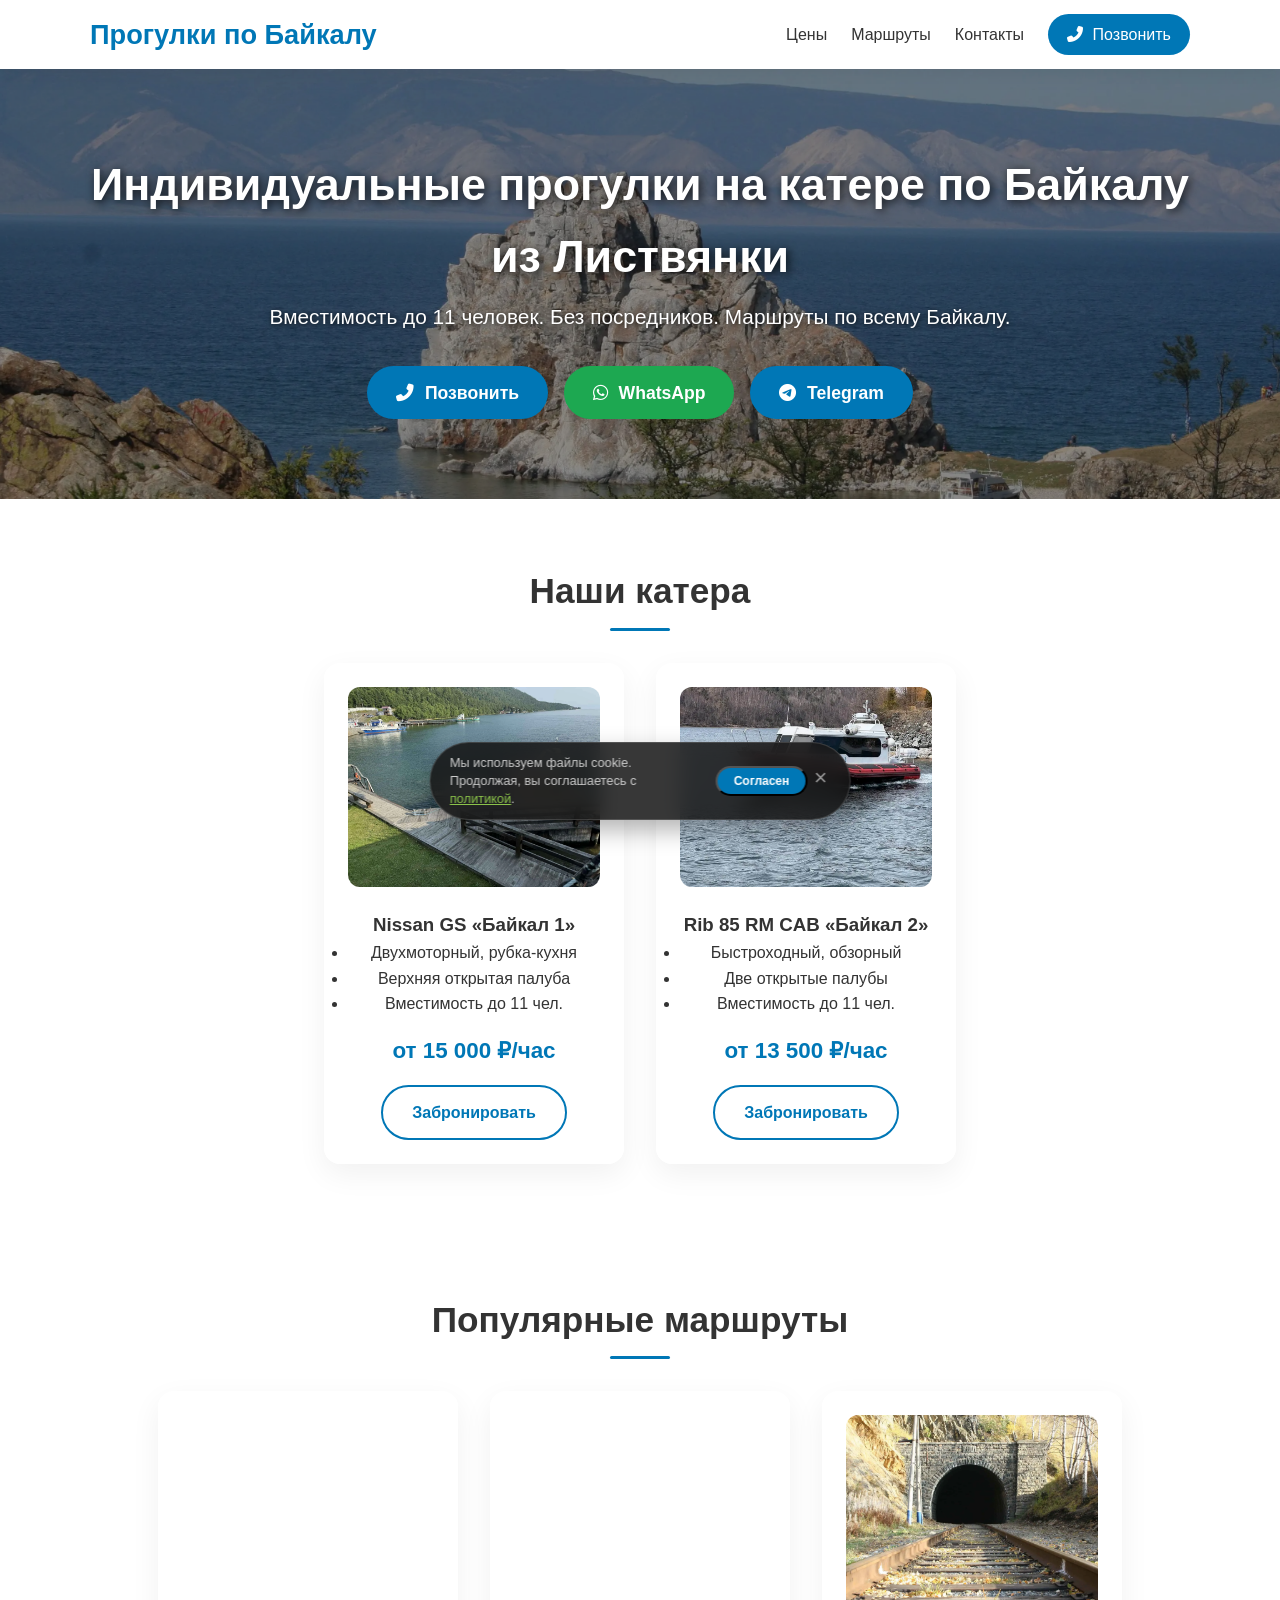
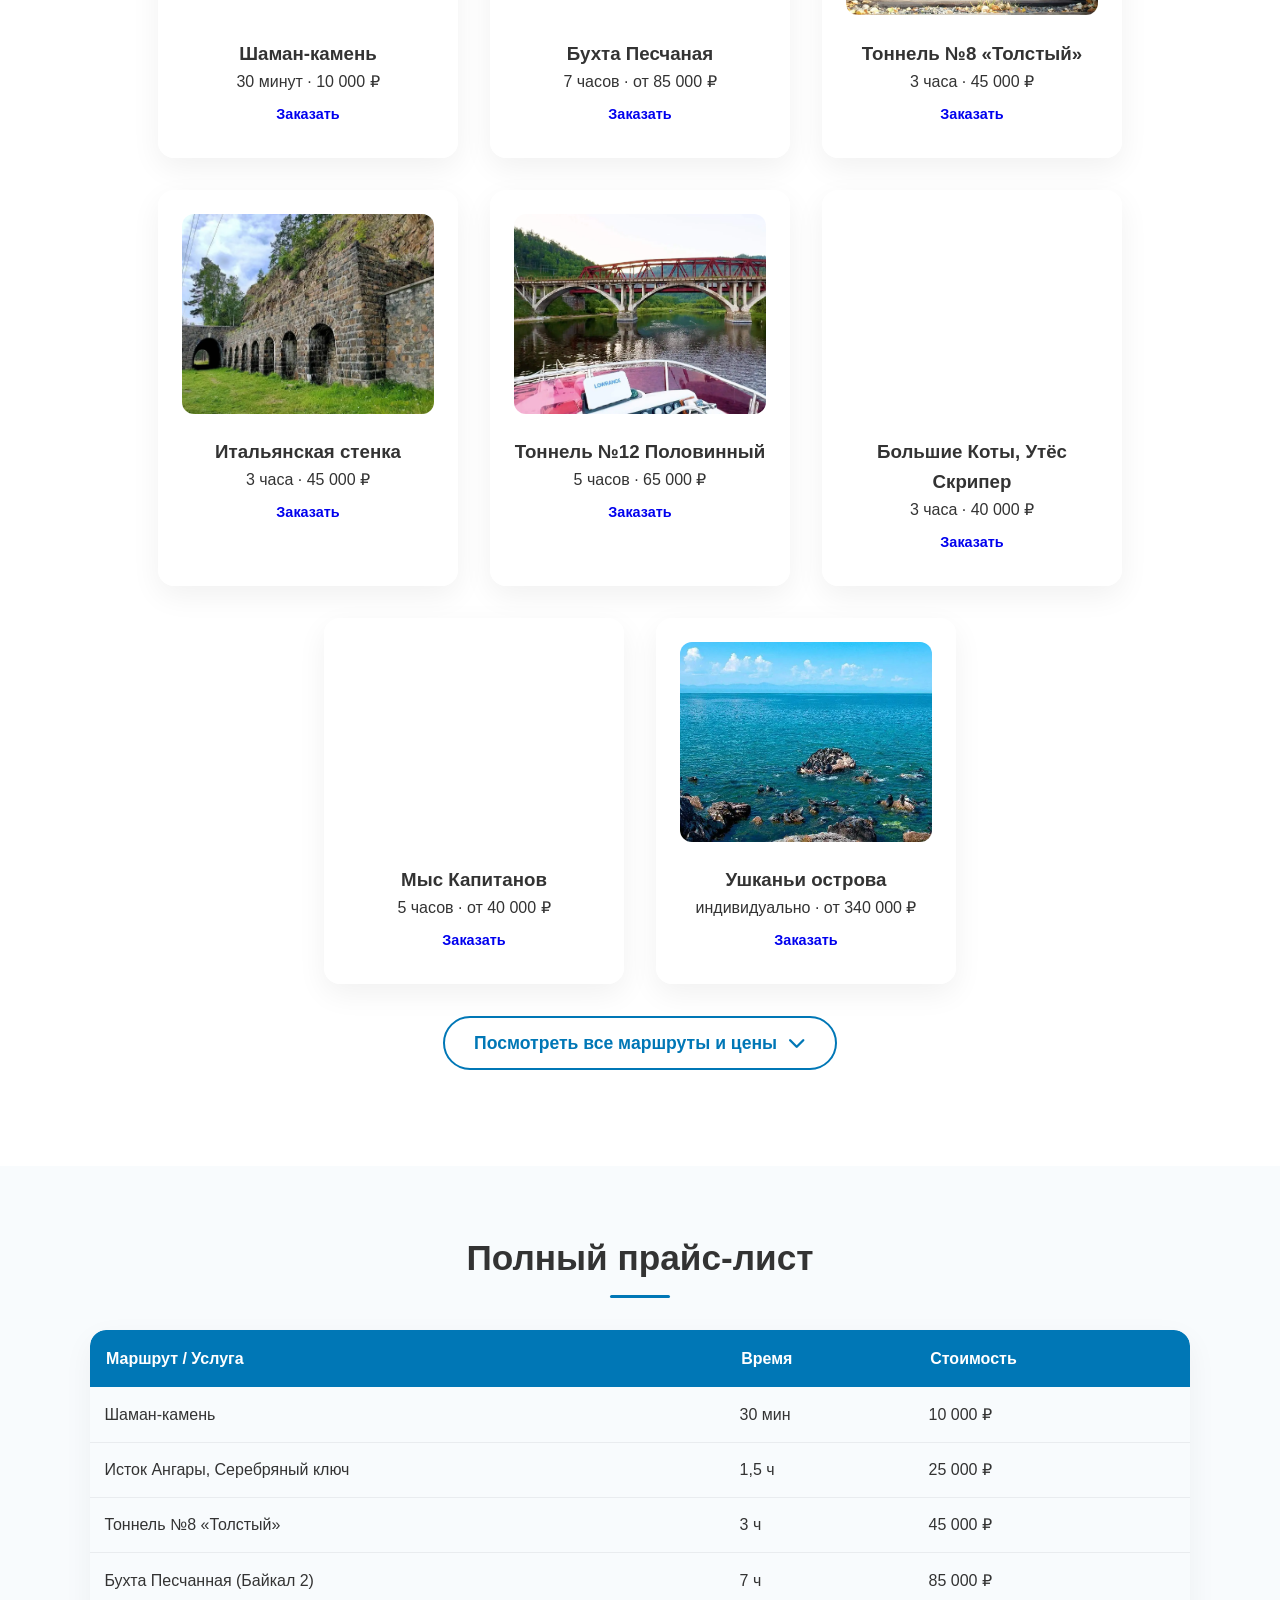
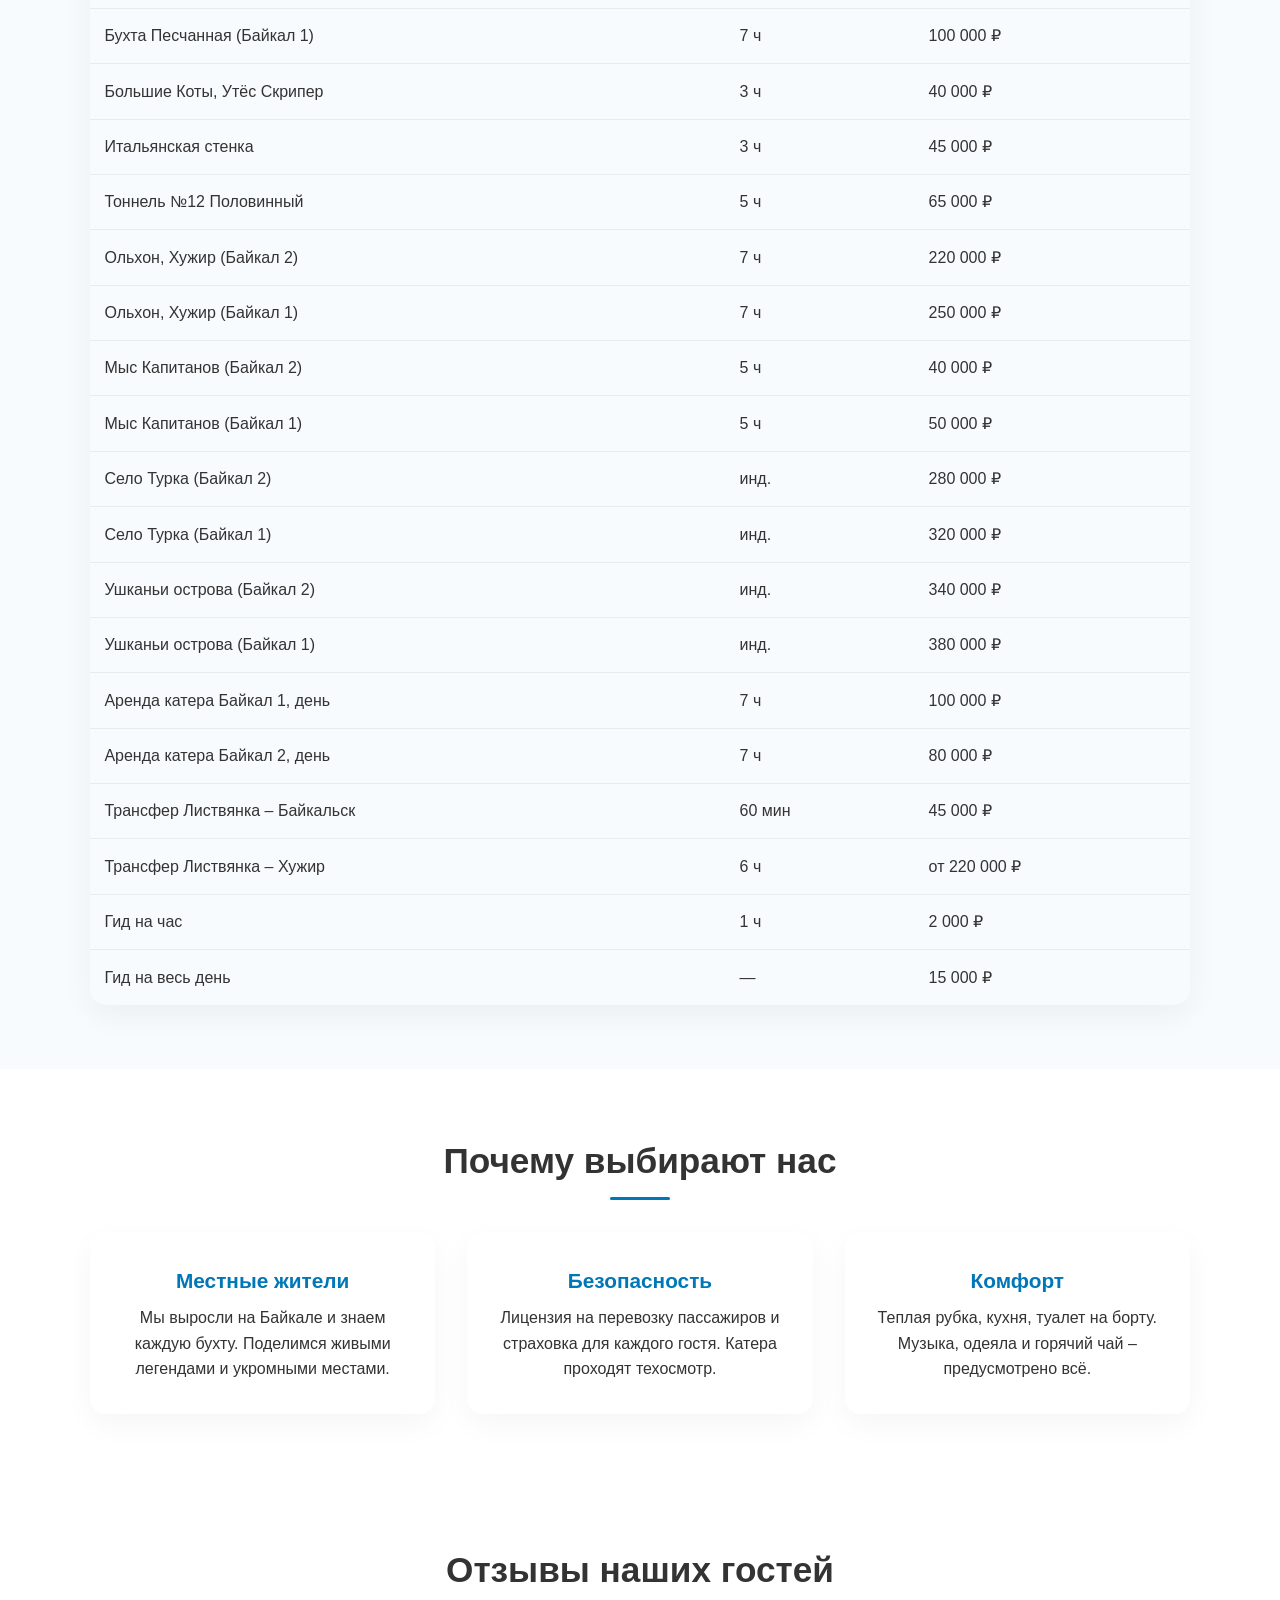
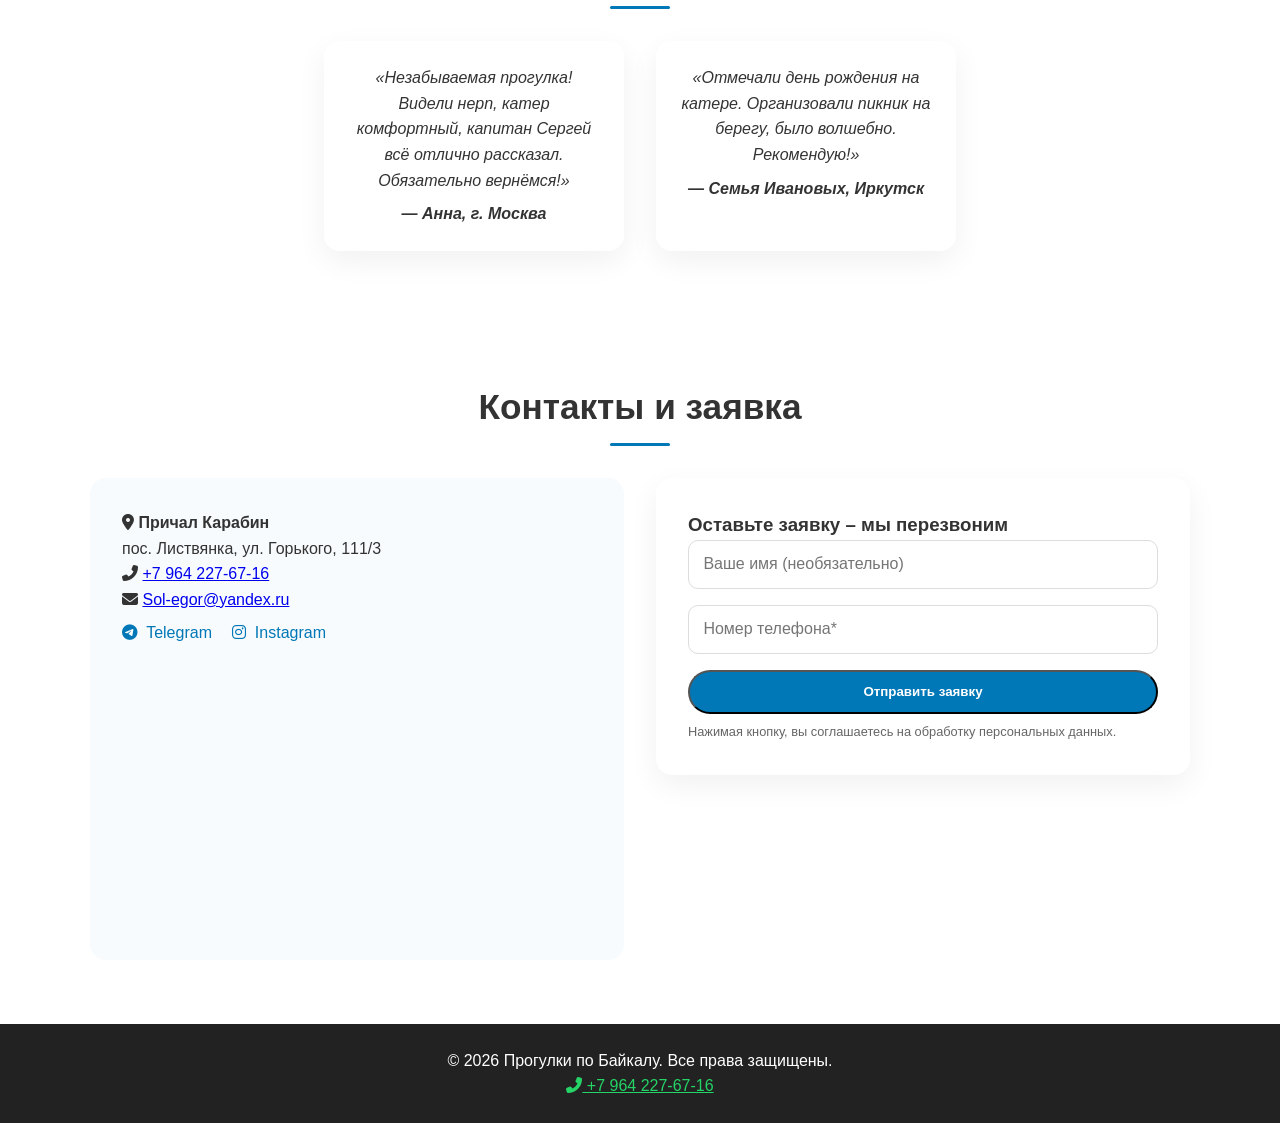
==== commit 2057fe1a: "Update index.html" ====
--- a/index.html
+++ b/index.html
@@ -312,10 +312,12 @@
 </div>
 
 <!-- Cookie-баннер -->
-<div class="cookie-banner" id="cookieBanner">
-    <p>Мы используем файлы cookie. <a href="#">Политика</a></p>
-    <button class="btn btn-primary" id="cookieAccept">OK</button>
-    <button class="close-cookie" id="cookieClose">&times;</button>
+<div class="cookie-banner hidden" id="cookieBanner">
+    <p class="cookie-text">Мы используем файлы cookie. Продолжая, вы соглашаетесь с <a href="#">политикой</a>.</p>
+    <div class="cookie-actions">
+        <button class="btn btn-primary btn-cookie" id="cookieAccept">Согласен</button>
+        <button class="close-cookie" id="cookieClose" aria-label="Закрыть">&times;</button>
+    </div>
 </div>
 
 <div class="mobile-call-bar">
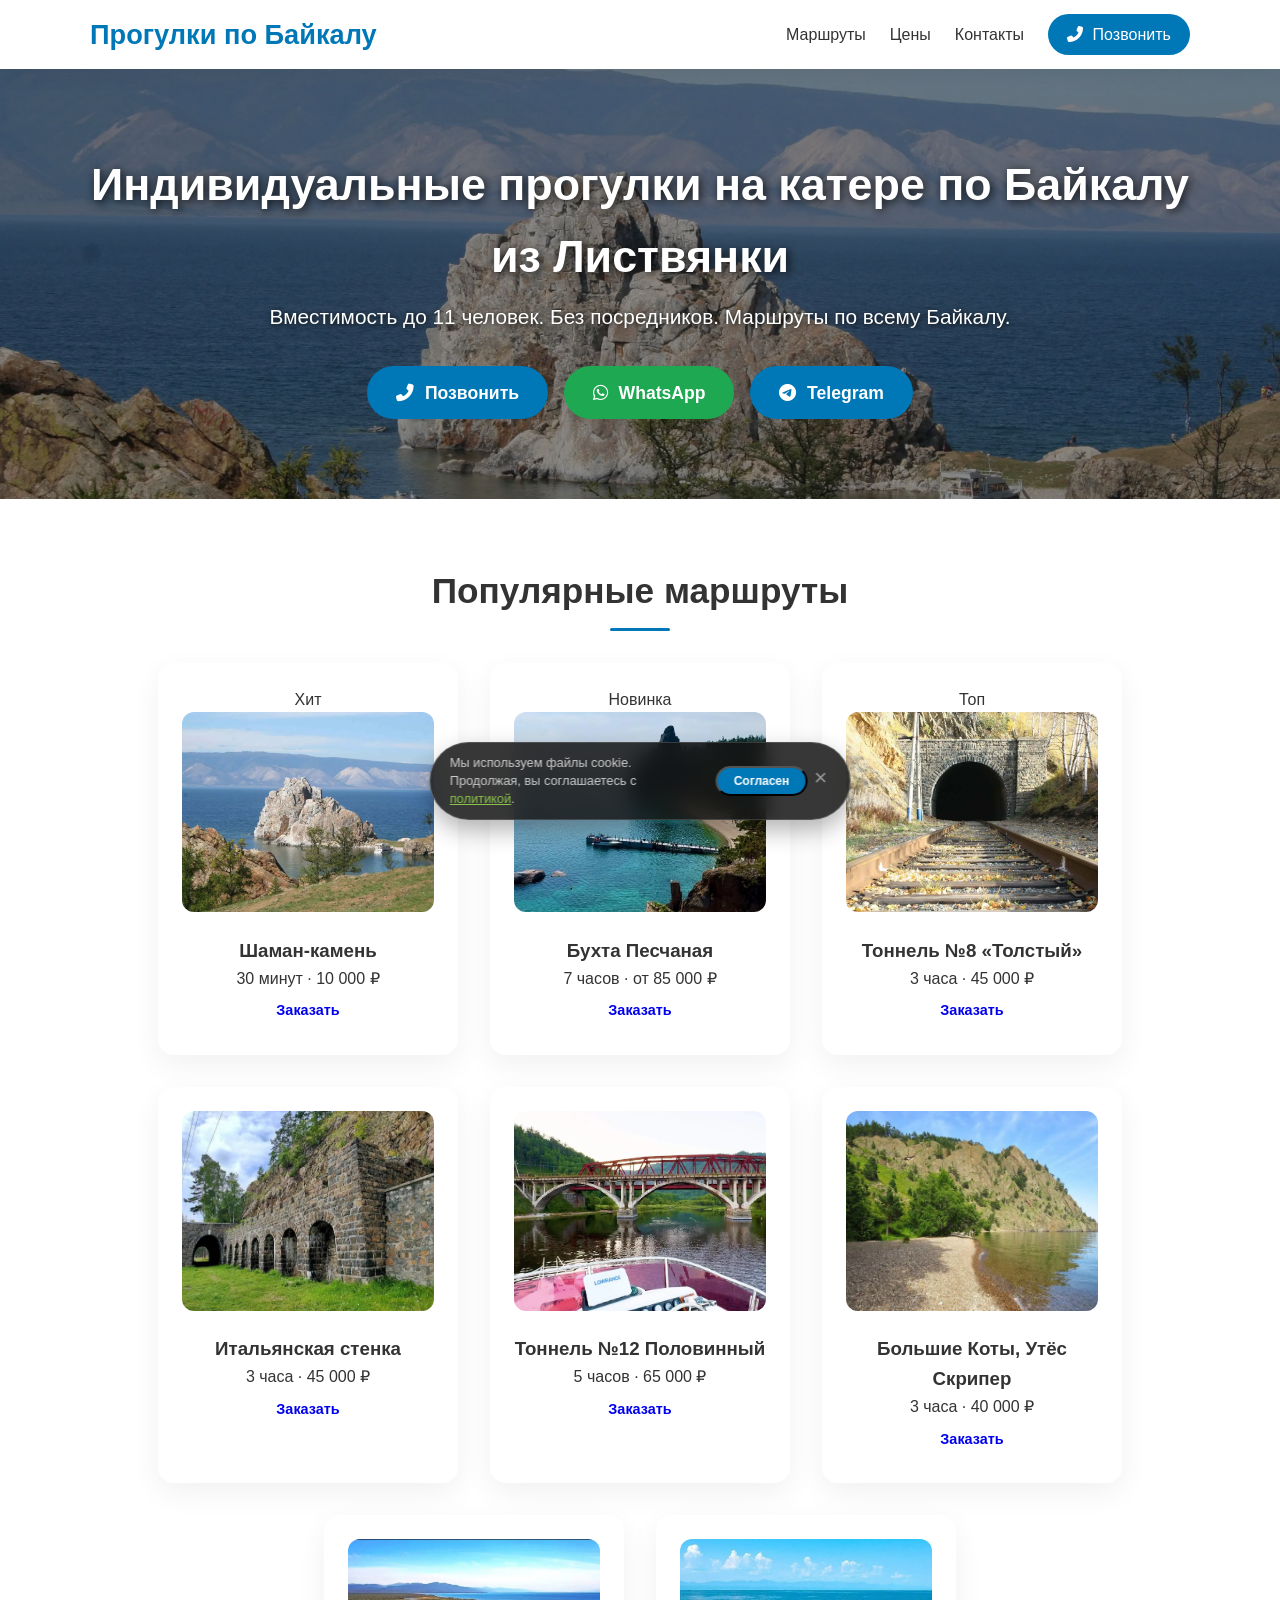
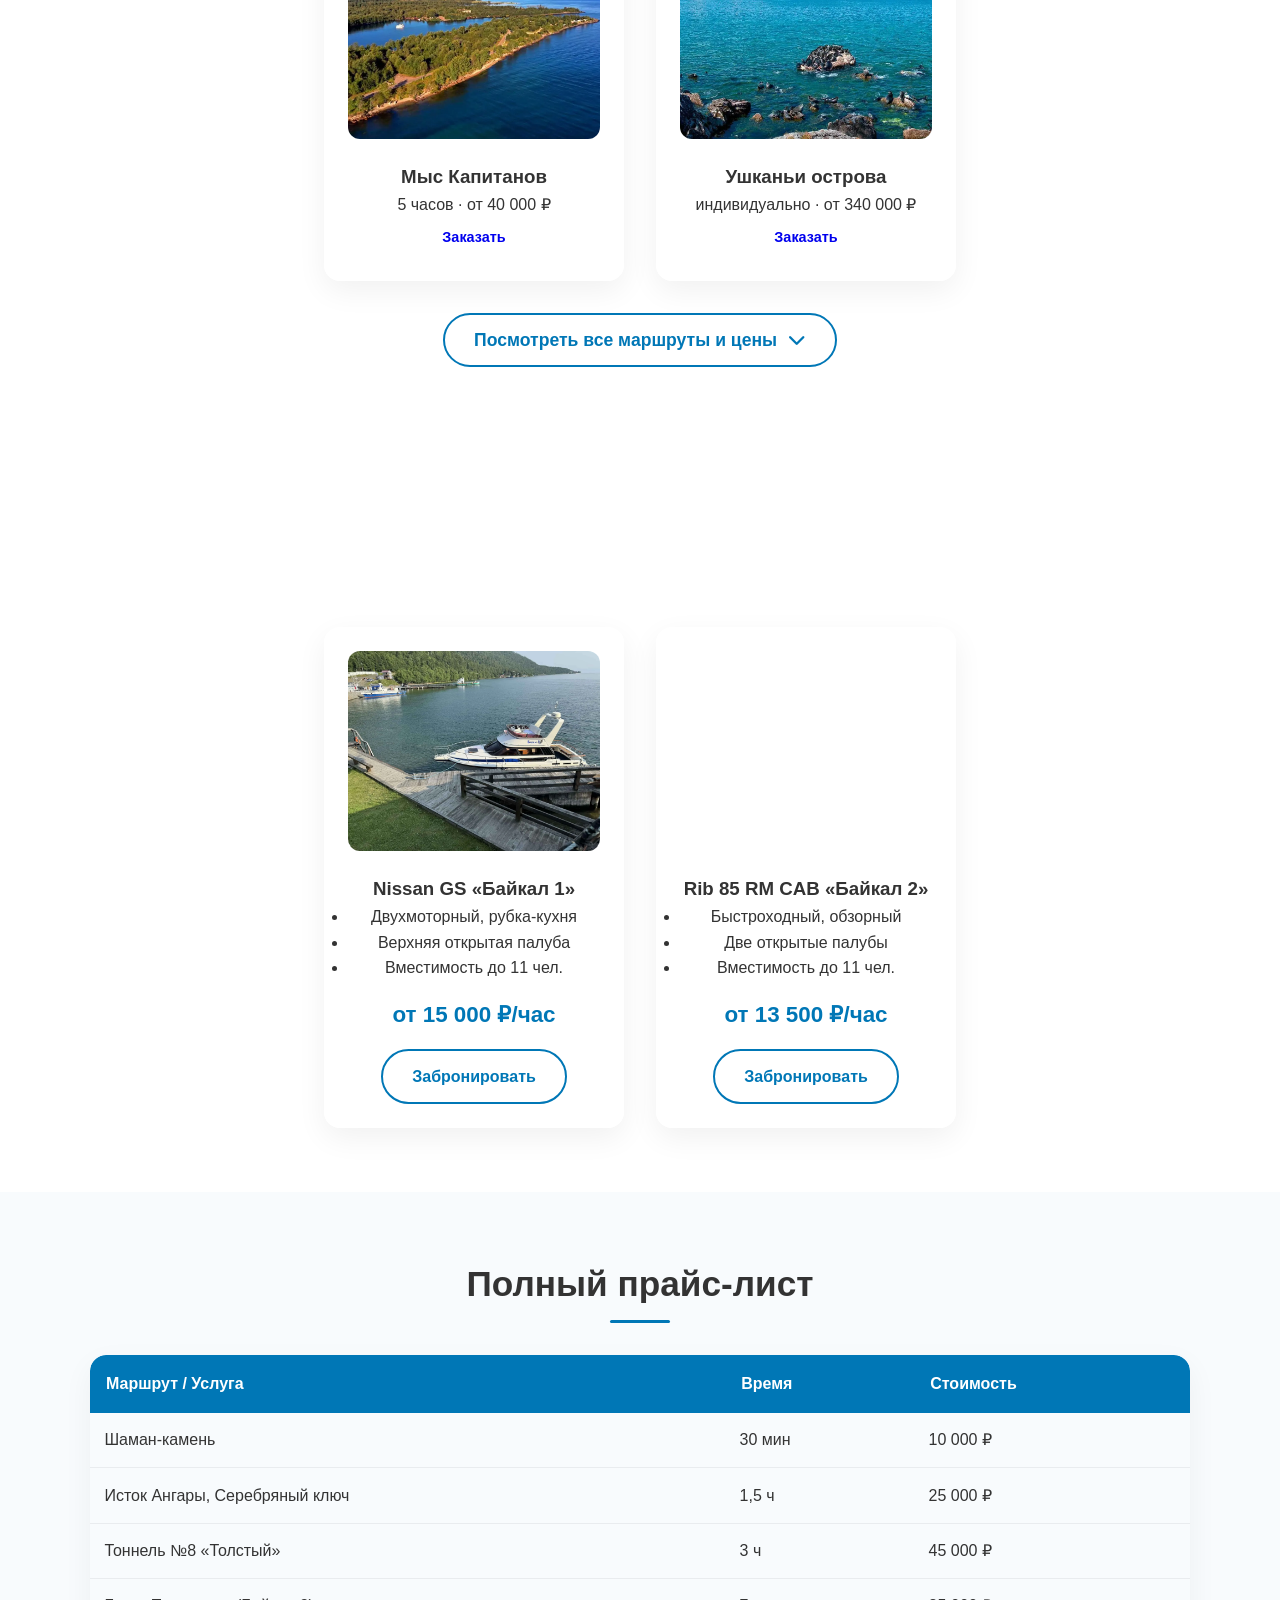
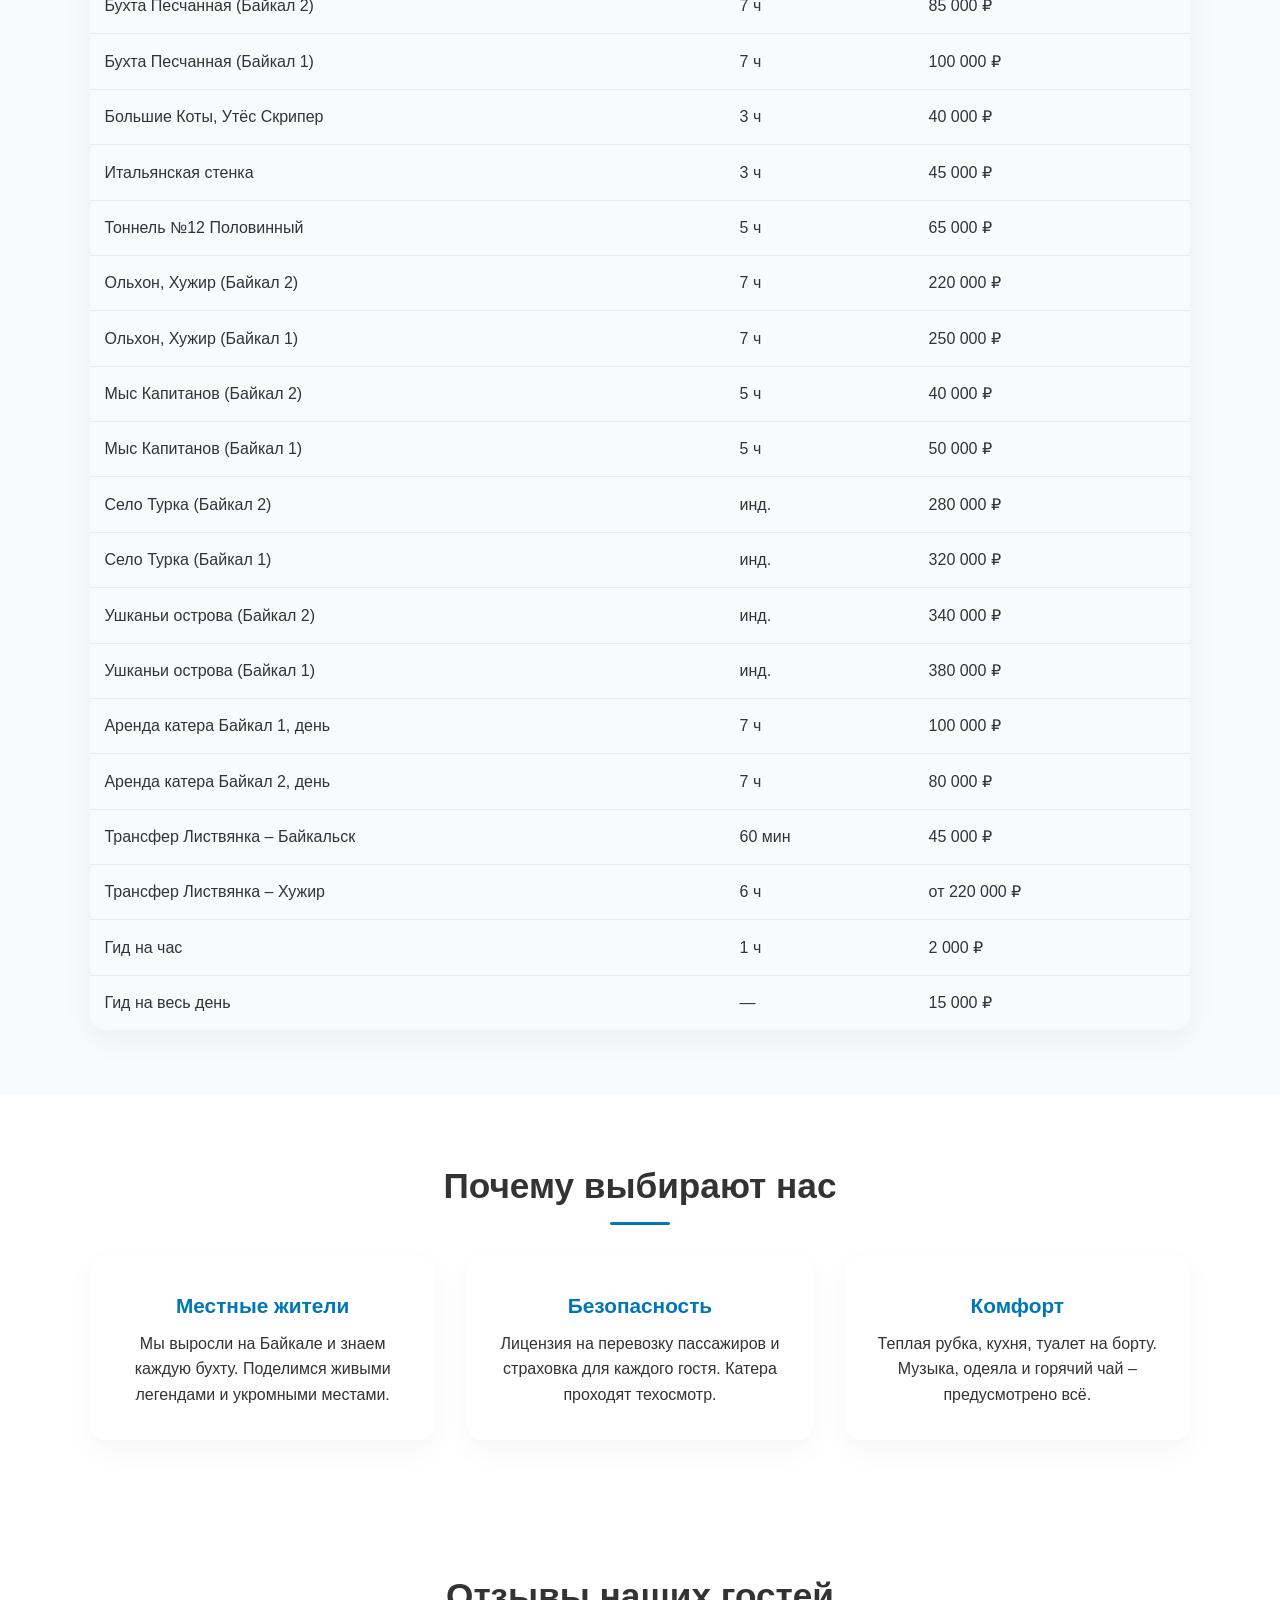
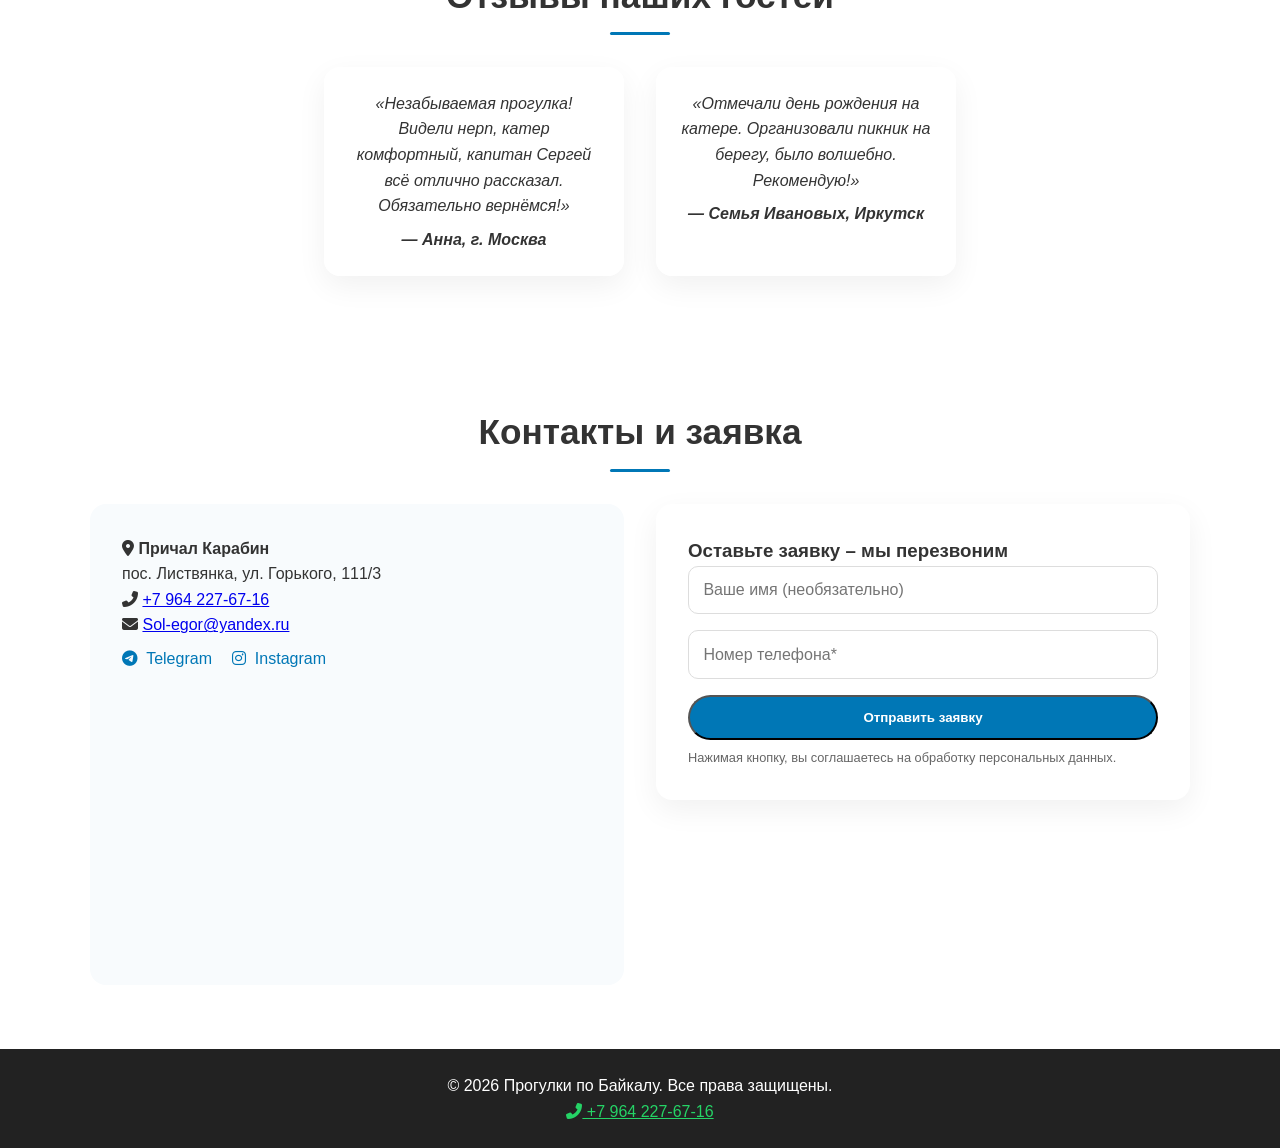
==== commit 14089008: "Update index.html" ====
--- a/index.html
+++ b/index.html
@@ -4,8 +4,6 @@
     <meta charset="UTF-8">
     <meta name="viewport" content="width=device-width, initial-scale=1.0">
     <title>Прогулки на катере по Байкалу 2026 – Цены, маршруты из Листвянки | Байкал Прогулки</title>
-    <link rel="preconnect" href="https://cdnjs.cloudflare.com">
-    <link rel="preconnect" href="https://mc.yandex.ru">
     <meta name="theme-color" content="#0077b6">
     <meta name="description" content="Индивидуальные водные прогулки на катере по Байкалу. Шаман-камень, бухта Песчаная, КБЖД и ещё 10 маршрутов. Катера до 11 человек. Цены от 10 000 ₽. Звоните: +7 964 227-67-16">
     <meta name="keywords" content="прогулки на катере Байкал, аренда катера Байкал, экскурсии Байкал катер, Листвянка прогулка катер, Шаман-камень, бухта Песчаная, КБЖД">
@@ -41,7 +39,7 @@
     "addressRegion": "Иркутская область",
     "addressCountry": "RU"
   },
-  "image": "https://3n071k.github.io/baikal-boat-tour/img/hero-bg.webp",
+  "image": "https://3n071k.github.io/img/hero-bg.webp",
   "priceRange": "от 10000 рублей",
   "makesOffer": [
     {
@@ -74,8 +72,8 @@
     <div class="container">
         <a href="#" class="logo">Прогулки по Байкалу</a>
         <nav class="nav" id="mainNav">
+            <a href="#routes">Маршруты</a>
             <a href="#prices">Цены</a>
-            <a href="#routes">Маршруты</a>
             <a href="#contacts">Контакты</a>
             <a href="tel:+79642276716" class="btn btn-header"><i class="fas fa-phone-alt"></i> Позвонить</a>
         </nav>
@@ -98,8 +96,70 @@
             <a href="https://t.me/en0t1k_3" class="btn btn-telegram" target="_blank"><i class="fab fa-telegram-plane"></i> Telegram</a>
         </div>
     </div>
-</section> 
-
+</section>
+
+<!-- Маршруты (теперь выше) -->
+<section class="routes" id="routes">
+    <div class="container">
+        <h2>Популярные маршруты</h2>
+        <div class="route-cards">
+            <div class="route-card" data-info="shaman" data-animate>
+                <span class="badge badge-hit">Хит</span>
+                <img src="img/shaman-rock.webp" alt="Шаман-камень" width="1920" height="1280">
+                <h3>Шаман-камень</h3>
+                <p>30 минут · 10 000 ₽</p>
+                <a href="https://wa.me/79642276716?text=Хочу%20заказать%20маршрут%20Шаман-камень" class="btn btn-sm">Заказать</a>
+            </div>
+            <div class="route-card" data-info="peschanaya" data-animate>
+                <span class="badge badge-new">Новинка</span>
+                <img src="img/peschanaya-bay.webp" alt="Бухта Песчаная" width="721" height="1280">
+                <h3>Бухта Песчаная</h3>
+                <p>7 часов · от 85 000 ₽</p>
+                <a href="https://wa.me/79642276716?text=Хочу%20заказать%20маршрут%20Бухта%20Песчаная" class="btn btn-sm">Заказать</a>
+            </div>
+            <div class="route-card" data-info="tunnel8" data-animate>
+                <span class="badge badge-top">Топ</span>
+                <img src="img/tunnel-8.webp" alt="Тоннель №8 Толстый" width="1920" height="1280">
+                <h3>Тоннель №8 «Толстый»</h3>
+                <p>3 часа · 45 000 ₽</p>
+                <a href="https://wa.me/79642276716?text=Хочу%20заказать%20маршрут%20Тоннель%20№8" class="btn btn-sm">Заказать</a>
+            </div>
+            <div class="route-card" data-info="italyanskaya" data-animate>
+                <img src="img/italyanskaya-stenka.webp" alt="Итальянская стенка" width="1200" height="900">
+                <h3>Итальянская стенка</h3>
+                <p>3 часа · 45 000 ₽</p>
+                <a href="https://wa.me/79642276716?text=Хочу%20заказать%20маршрут%20Итальянская%20стенка" class="btn btn-sm">Заказать</a>
+            </div>
+            <div class="route-card" data-info="tunnel12" data-animate>
+                <img src="img/tunnel-12.webp" alt="Тоннель №12 Половинный" width="1290" height="2279">
+                <h3>Тоннель №12 Половинный</h3>
+                <p>5 часов · 65 000 ₽</p>
+                <a href="https://wa.me/79642276716?text=Хочу%20заказать%20маршрут%20Тоннель%2012" class="btn btn-sm">Заказать</a>
+            </div>
+            <div class="route-card" data-info="bolshie-koty" data-animate>
+                <img src="img/bolshie-koty.webp" alt="Большие Коты, Утёс Скрипер" width="1179" height="851">
+                <h3>Большие Коты, Утёс Скрипер</h3>
+                <p>3 часа · 40 000 ₽</p>
+                <a href="https://wa.me/79642276716?text=Хочу%20заказать%20маршрут%20Большие%20Коты" class="btn btn-sm">Заказать</a>
+            </div>
+            <div class="route-card" data-info="mys-kapitanov" data-animate>
+                <img src="img/mys-kapitanov.webp" alt="Мыс Капитанов" width="1179" height="787">
+                <h3>Мыс Капитанов</h3>
+                <p>5 часов · от 40 000 ₽</p>
+                <a href="https://wa.me/79642276716?text=Хочу%20заказать%20маршрут%20Мыс%20Капитанов" class="btn btn-sm">Заказать</a>
+            </div>
+            <div class="route-card" data-info="ushkani" data-animate>
+                <img src="img/ushkani-islands.webp" alt="Ушканьи острова" width="1100" height="733">
+                <h3>Ушканьи острова</h3>
+                <p>индивидуально · от 340 000 ₽</p>
+                <a href="https://wa.me/79642276716?text=Хочу%20заказать%20маршрут%20Ушканьи%20острова" class="btn btn-sm">Заказать</a>
+            </div>
+        </div>
+        <a href="#full-price" class="link">Посмотреть все маршруты и цены <i class="fas fa-chevron-down"></i></a>
+    </div>
+</section>
+
+<!-- Катера (теперь после маршрутов) -->
 <section class="boats" id="prices">
     <div class="container">
         <h2>Наши катера</h2>
@@ -130,64 +190,7 @@
     </div>
 </section>
 
-<section class="routes" id="routes">
-    <div class="container">
-        <h2>Популярные маршруты</h2>
-        <div class="route-cards">
-            <div class="route-card" data-info="shaman" data-animate>
-                <img src="img/shaman-rock.webp" alt="Шаман-камень" width="1920" height="1280" loading="lazy" decoding="async">
-                <h3>Шаман-камень</h3>
-                <p>30 минут · 10 000 ₽</p>
-                <a href="https://wa.me/79642276716?text=Хочу%20заказать%20маршрут%20Шаман-камень" class="btn btn-sm">Заказать</a>
-            </div>
-            <div class="route-card" data-info="peschanaya" data-animate>
-                <img src="img/peschanaya-bay.webp" alt="Бухта Песчаная" width="721" height="1280" loading="lazy" decoding="async">
-                <h3>Бухта Песчаная</h3>
-                <p>7 часов · от 85 000 ₽</p>
-                <a href="https://wa.me/79642276716?text=Хочу%20заказать%20маршрут%20Бухта%20Песчаная" class="btn btn-sm">Заказать</a>
-            </div>
-            <div class="route-card" data-info="tunnel8" data-animate>
-                <img src="img/tunnel-8.webp" alt="Тоннель №8 Толстый" width="1920" height="1280" loading="lazy" decoding="async">
-                <h3>Тоннель №8 «Толстый»</h3>
-                <p>3 часа · 45 000 ₽</p>
-                <a href="https://wa.me/79642276716?text=Хочу%20заказать%20маршрут%20Тоннель%20№8" class="btn btn-sm">Заказать</a>
-            </div>
-            <div class="route-card" data-info="italyanskaya" data-animate>
-                <img src="img/italyanskaya-stenka.webp" alt="Итальянская стенка" width="1200" height="900" loading="lazy" decoding="async">
-                <h3>Итальянская стенка</h3>
-                <p>3 часа · 45 000 ₽</p>
-                <a href="https://wa.me/79642276716?text=Хочу%20заказать%20маршрут%20Итальянская%20стенка" class="btn btn-sm">Заказать</a>
-            </div>
-            <div class="route-card" data-info="tunnel12" data-animate>
-                <img src="img/tunnel-12.webp" alt="Тоннель №12 Половинный" width="1290" height="2279" loading="lazy" decoding="async">
-                <h3>Тоннель №12 Половинный</h3>
-                <p>5 часов · 65 000 ₽</p>
-                <a href="https://wa.me/79642276716?text=Хочу%20заказать%20маршрут%20Тоннель%2012" class="btn btn-sm">Заказать</a>
-            </div>
-            <div class="route-card" data-info="bolshie-koty" data-animate>
-                <img src="img/bolshie-koty.webp" alt="Большие Коты, Утёс Скрипер" width="1179" height="851" loading="lazy" decoding="async">
-                <h3>Большие Коты, Утёс Скрипер</h3>
-                <p>3 часа · 40 000 ₽</p>
-                <a href="https://wa.me/79642276716?text=Хочу%20заказать%20маршрут%20Большие%20Коты" class="btn btn-sm">Заказать</a>
-            </div>
-            <div class="route-card" data-info="mys-kapitanov" data-animate>
-                <img src="img/mys-kapitanov.webp" alt="Мыс Капитанов" width="1179" height="787" loading="lazy" decoding="async">
-                <h3>Мыс Капитанов</h3>
-                <p>5 часов · от 40 000 ₽</p>
-                <a href="https://wa.me/79642276716?text=Хочу%20заказать%20маршрут%20Мыс%20Капитанов" class="btn btn-sm">Заказать</a>
-            </div>
-            <div class="route-card" data-info="ushkani" data-animate>
-                <img src="img/ushkani-islands.webp" alt="Ушканьи острова" width="1100" height="733" loading="lazy" decoding="async">
-                <h3>Ушканьи острова</h3>
-                <p>индивидуально · от 340 000 ₽</p>
-                <a href="https://wa.me/79642276716?text=Хочу%20заказать%20маршрут%20Ушканьи%20острова" class="btn btn-sm">Заказать</a>
-            </div>
-        </div>
-        <a href="#full-price" class="link">Посмотреть все маршруты и цены <i class="fas fa-chevron-down"></i></a>
-    </div>
-</section>
-
-<!-- Остальные секции без изменений -->
+<!-- Остальные секции (прайс, о нас, отзывы, контакты, футер) – без изменений -->
 <section class="full-price" id="full-price">
     <div class="container">
         <h2>Полный прайс-лист</h2>
@@ -274,7 +277,7 @@
                     <a href="https://instagram.com/baikal_boat_tour" target="_blank"><i class="fab fa-instagram"></i> Instagram</a>
                 </div>
                 <div class="map-container">
-                    <iframe src="https://yandex.ru/map-widget/v1/?ll=104.869460%2C51.849810&mode=search&ol=geo&ouri=ymapsbm1%3A%2F%2Fgeo%3Fdata%3DCgg1NjA4Njg2NRIa0KDQvtGB0YHQuNGPLCDQm9C40YHRgtCy0Y_QvdC60LAiCg2ZC2hCFQkkX0I%2C&z=16" title="Карта проезда к причалу Карабин в Листвянке" width="100%" height="250" frameborder="0" allowfullscreen="true" loading="lazy style="border-radius:10px;"></iframe>
+                    <iframe src="https://yandex.ru/map-widget/v1/?ll=104.869460%2C51.849810&mode=search&ol=geo&ouri=ymapsbm1%3A%2F%2Fgeo%3Fdata%3DCgg1NjA4Njg2NRIa0KDQvtGB0YHQuNGPLCDQm9C40YHRgtCy0Y_QvdC60LAiCg2ZC2hCFQkkX0I%2C&z=16" title="Карта проезда к причалу Карабин в Листвянке" width="100%" height="250" frameborder="0" allowfullscreen="true" style="border-radius:10px;" loading="lazy"></iframe>
                 </div>
             </div>
             <div class="contact-form">
@@ -326,6 +329,6 @@
     <a href="https://t.me/en0t1k_3" class="btn btn-telegram" target="_blank"><i class="fab fa-telegram-plane"></i> Telegram</a>
 </div>
 
-<script src="js/script.js" defer></script>
+<script src="js/script.js"></script>
 </body>
 </html>
--- a/css/style.css
+++ b/css/style.css
@@ -354,16 +354,90 @@
     .contact-info, .contact-form { padding: 1.5rem; }
     .map-container iframe { height: 200px; }
 
-    /* Куки-баннер на мобильных еще компактнее */
+    /* Cookie-баннер */
+.cookie-banner {
+    display: flex;
+    flex-direction: column;
+    gap: 0.5rem;
+    position: fixed;
+    bottom: 5rem;
+    left: 50%;
+    transform: translateX(-50%);
+    width: auto;
+    max-width: 90%;
+    background: rgba(20, 20, 20, 0.9);
+    backdrop-filter: blur(10px);
+    color: #ccc;
+    padding: 0.6rem 1rem;
+    border-radius: 16px;
+    z-index: 400;
+    font-size: 0.8rem;
+    box-shadow: 0 10px 25px rgba(0,0,0,0.3);
+    border: 1px solid rgba(255,255,255,0.15);
+    line-height: 1.3;
+}
+.cookie-text {
+    margin: 0;
+    text-align: center;
+    font-size: clamp(0.65rem, 2.5vw, 0.8rem);
+    padding: 0 0.2rem;
+}
+.cookie-text a {
+    color: #8bc34a;
+    text-decoration: underline;
+    white-space: nowrap;
+}
+.cookie-actions {
+    display: flex;
+    align-items: center;
+    justify-content: center;
+    gap: 0.6rem;
+}
+.btn-cookie {
+    padding: 0.35rem 1rem;
+    font-size: 0.75rem;
+    background: #0077b6;
+    color: #fff;
+    border-radius: 20px;
+    white-space: nowrap;
+    border: none;
+    cursor: pointer;
+}
+.close-cookie {
+    background: none;
+    border: none;
+    color: #999;
+    font-size: 1.3rem;
+    cursor: pointer;
+    padding: 0;
+    line-height: 1;
+    transition: color 0.2s;
+    flex-shrink: 0;
+}
+.close-cookie:hover {
+    color: #fff;
+}
+.hidden { display: none !important; }
+
+@media (max-width: 768px) {
     .cookie-banner {
         bottom: 4.5rem;
         max-width: 95%;
         padding: 0.5rem 0.8rem;
+        gap: 0.4rem;
+        border-radius: 14px;
+    }
+    .cookie-text {
+        font-size: clamp(0.6rem, 2.5vw, 0.7rem);
+    }
+    .btn-cookie {
+        padding: 0.3rem 0.8rem;
         font-size: 0.7rem;
-        border-radius: 35px;
-    }
-    .cookie-banner p { max-width: 180px; }
-    .cookie-banner .btn { padding: 0.3rem 0.8rem; font-size: 0.7rem; }
+    }
+    .close-cookie {
+        font-size: 1.2rem;
+    }
+}
 
     /* Модальное окно */
     .modal-img { max-height: 250px; }
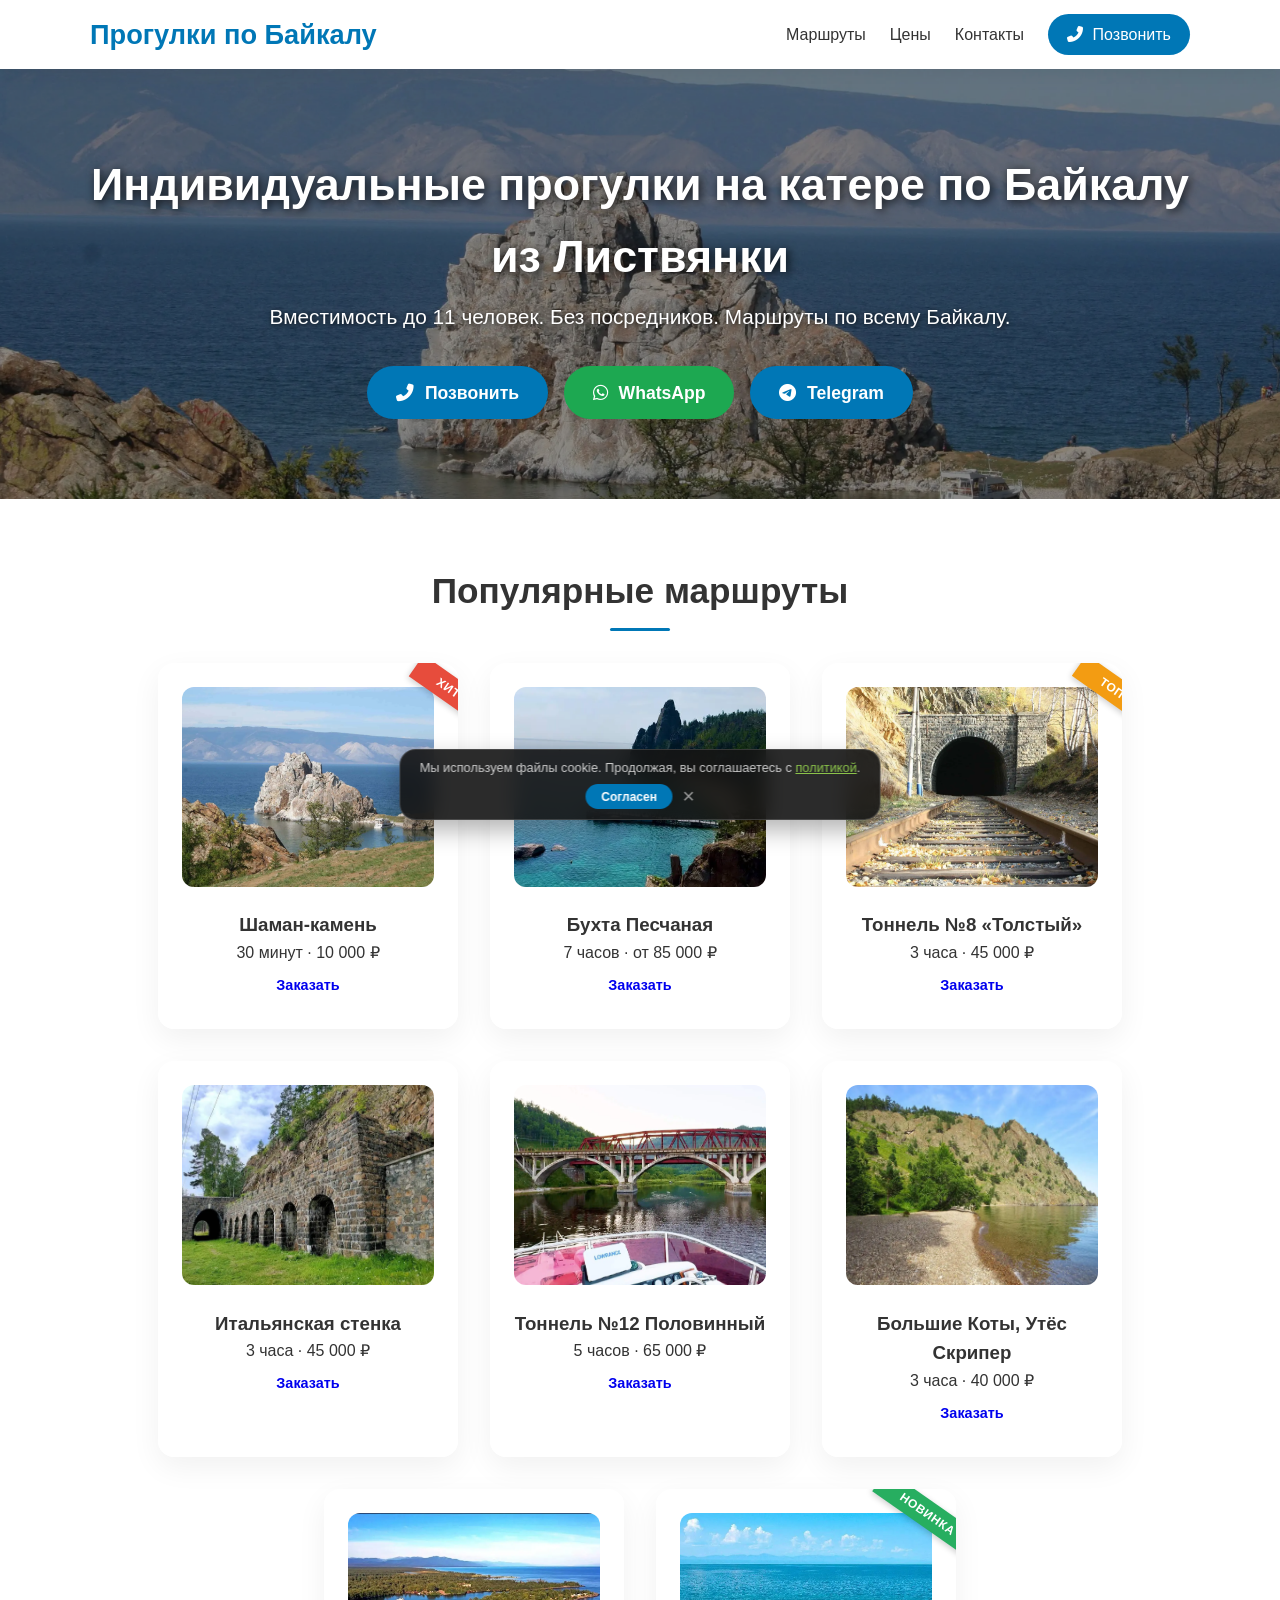
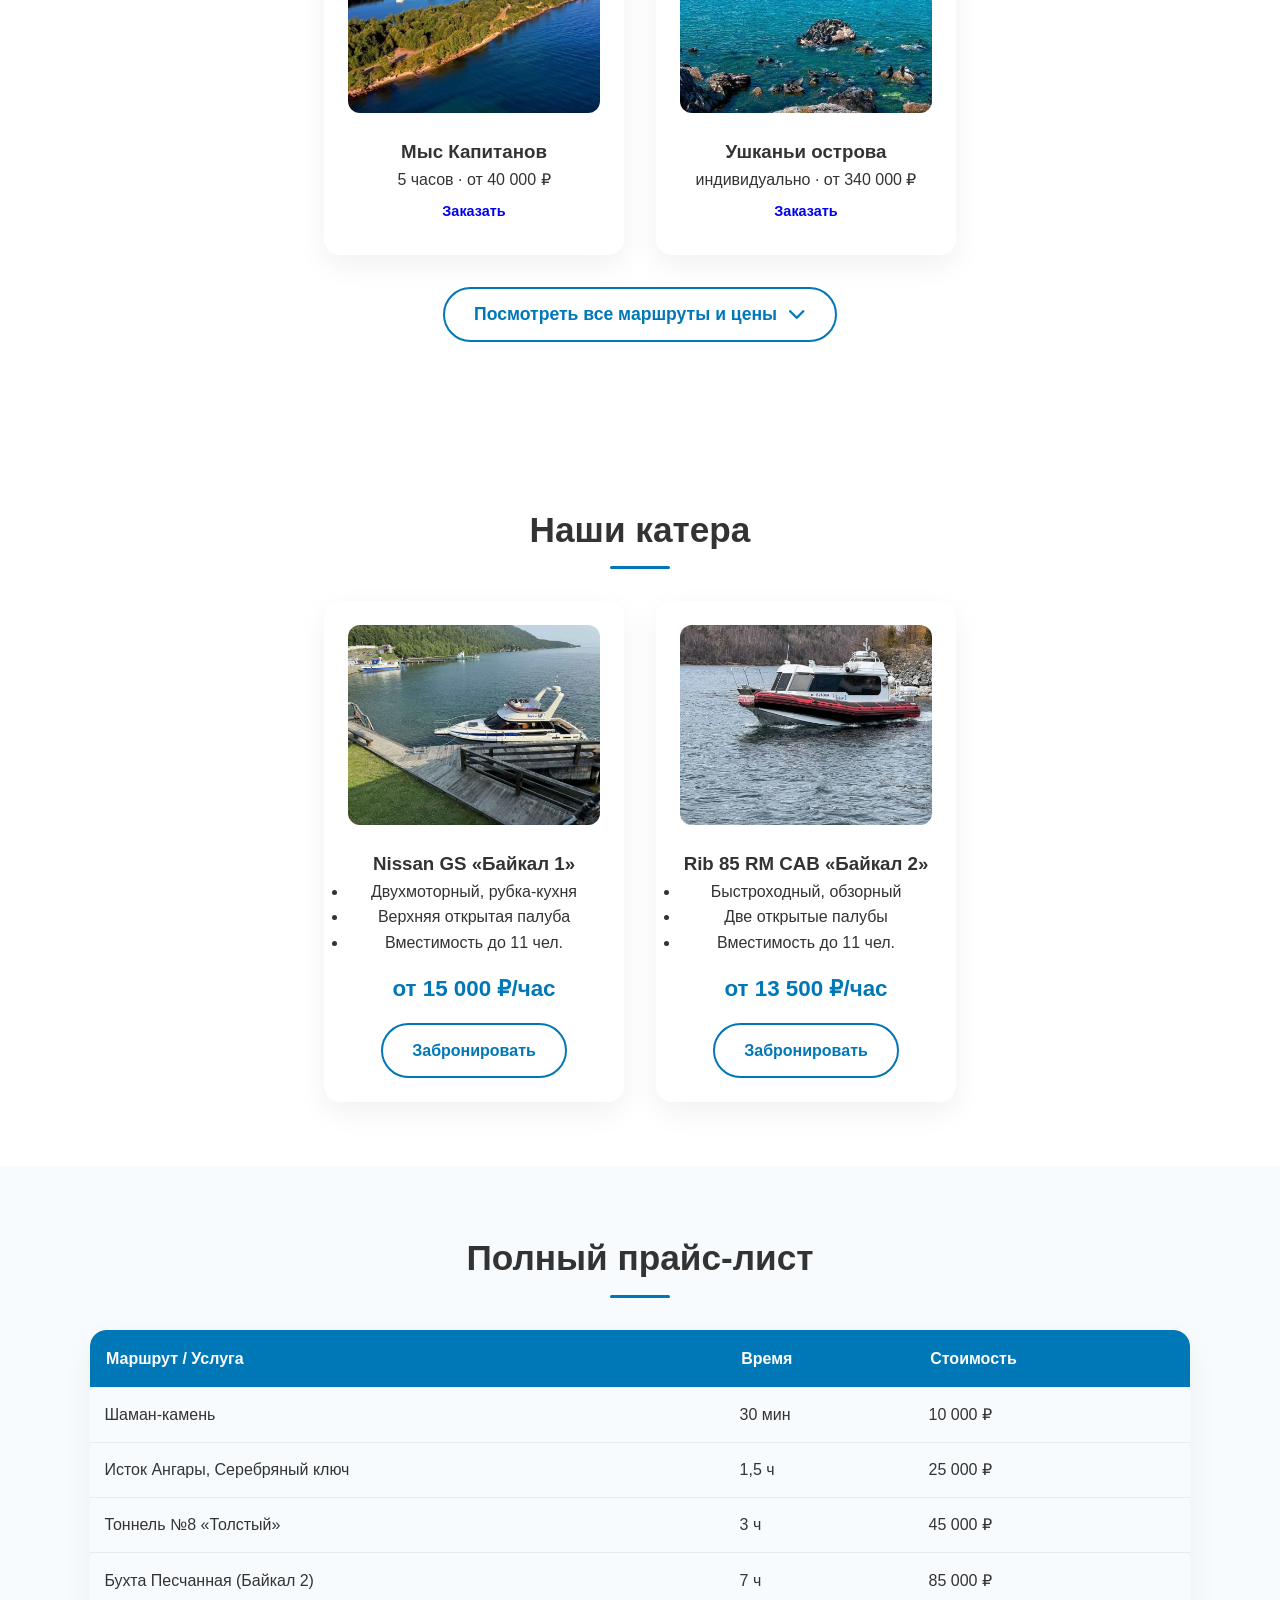
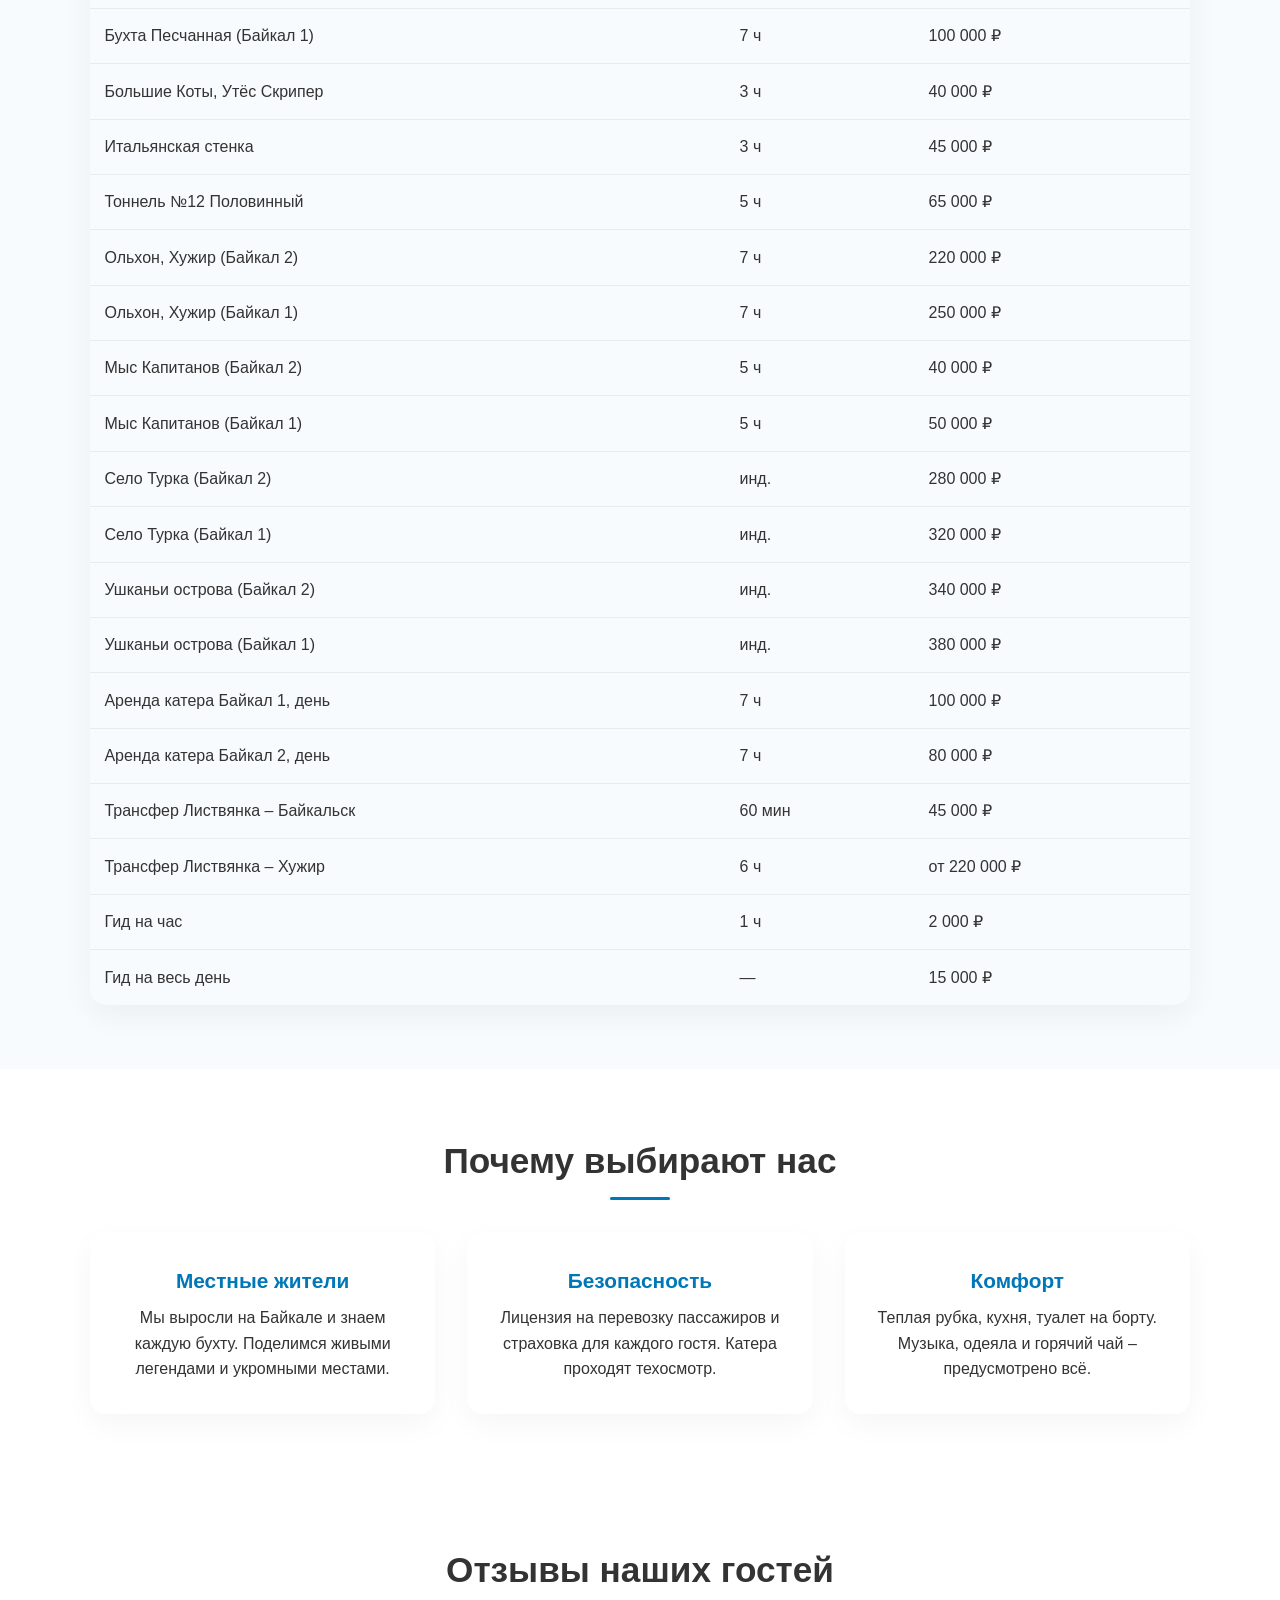
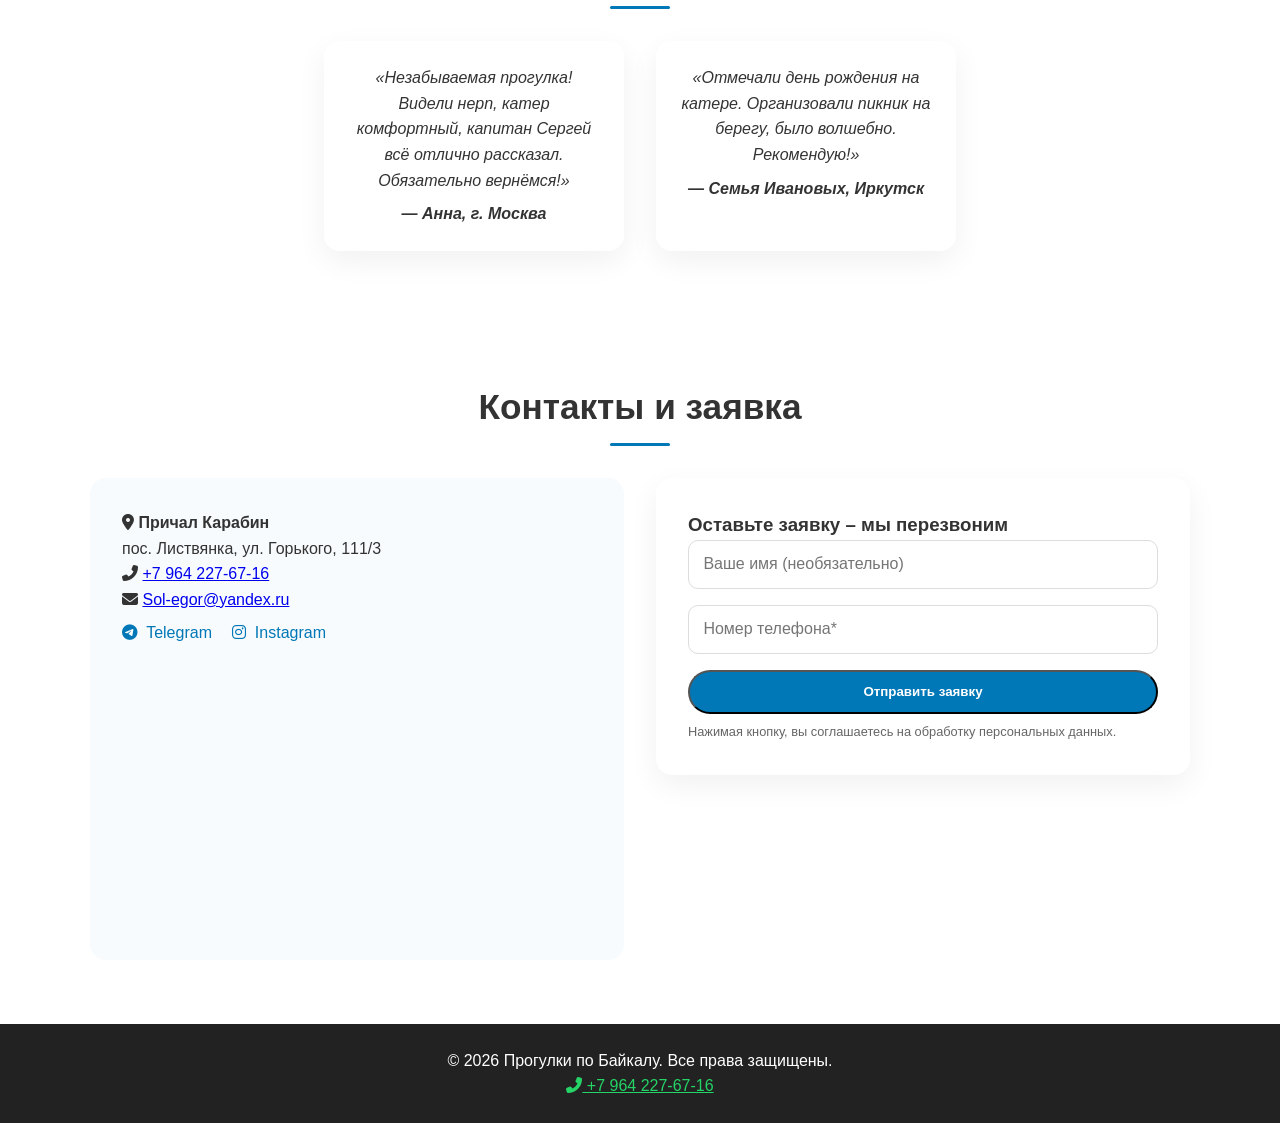
==== commit 4b6c0897: "Update index.html" ====
--- a/index.html
+++ b/index.html
@@ -111,7 +111,6 @@
                 <a href="https://wa.me/79642276716?text=Хочу%20заказать%20маршрут%20Шаман-камень" class="btn btn-sm">Заказать</a>
             </div>
             <div class="route-card" data-info="peschanaya" data-animate>
-                <span class="badge badge-new">Новинка</span>
                 <img src="img/peschanaya-bay.webp" alt="Бухта Песчаная" width="721" height="1280">
                 <h3>Бухта Песчаная</h3>
                 <p>7 часов · от 85 000 ₽</p>
@@ -150,6 +149,7 @@
             </div>
             <div class="route-card" data-info="ushkani" data-animate>
                 <img src="img/ushkani-islands.webp" alt="Ушканьи острова" width="1100" height="733">
+                <span class="badge badge-new">Новинка</span>
                 <h3>Ушканьи острова</h3>
                 <p>индивидуально · от 340 000 ₽</p>
                 <a href="https://wa.me/79642276716?text=Хочу%20заказать%20маршрут%20Ушканьи%20острова" class="btn btn-sm">Заказать</a>
--- a/css/style.css
+++ b/css/style.css
@@ -29,7 +29,7 @@
     color: #fff;
     padding: 5rem 0;
     text-align: center;
-    overflow: hidden;
+    overflow: hidden; 
 }
 .hero .hero-bg {
     position: absolute;
@@ -94,11 +94,33 @@
 h2:after { content: ''; display: block; width: 60px; height: 3px; background: #0077b6; margin: 0.5rem auto; border-radius: 2px; transform: scaleX(0); transition: transform 0.4s ease; }
 h2.visible:after { transform: scaleX(1); }
 .cards, .route-cards, .review-cards { display: flex; gap: 2rem; flex-wrap: wrap; justify-content: center; }
-.card, .route-card, .review { background: rgba(255,255,255,0.7); backdrop-filter: blur(8px); border-radius: 16px; padding: 1.5rem; width: 300px; text-align: center; box-shadow: 0 10px 30px rgba(0,0,0,0.06); transition: transform 0.3s, box-shadow 0.3s; cursor: pointer; opacity: 0; transform: translateY(30px); }
+.card, .route-card, .review { background: rgba(255,255,255,0.7); backdrop-filter: blur(8px); border-radius: 16px; padding: 1.5rem; width: 300px; text-align: center; box-shadow: 0 10px 30px rgba(0,0,0,0.06); transition: transform 0.3s, box-shadow 0.3s; cursor: pointer; position: relative; overflow: hidden; opacity: 0; transform: translateY(30px); }
 .card.visible, .route-card.visible, .review.visible { opacity: 1; transform: translateY(0); transition: opacity 0.6s ease, transform 0.6s ease; }
 .card:hover, .route-card:hover { transform: translateY(-5px); box-shadow: 0 15px 35px rgba(0,0,0,0.1); }
 .card img, .route-card img { width: 100%; height: 200px; object-fit: cover; border-radius: 12px; margin-bottom: 1rem; }
 .price { font-size: 1.4rem; font-weight: bold; color: #0077b6; margin: 1rem 0; }
+
+/* Плашки для карточек маршрутов */
+.badge {
+    position: absolute;
+    top: 12px;
+    right: -30px;
+    padding: 0.3em 2.2em;
+    font-size: 0.75rem;
+    font-weight: bold;
+    text-transform: uppercase;
+    color: #fff;
+    background: #e74c3c; /* красный для Хит по умолчанию */
+    transform: rotate(35deg);
+    transform-origin: center;
+    z-index: 10;
+    pointer-events: none;
+    box-shadow: 0 2px 6px rgba(0,0,0,0.2);
+    letter-spacing: 0.05em;
+}
+.badge-hit { background: #e74c3c; }
+.badge-new { background: #27ae60; }
+.badge-top { background: #f39c12; }
 
 .link {
     display: block;
@@ -254,107 +276,7 @@
     margin: 1rem 0;
 }
 
-/* Улучшенный Cookie-баннер (уменьшен, выровнен, с кнопкой закрытия) */
-.cookie-banner {
-    display: flex;
-    align-items: center;
-    justify-content: space-between;
-    gap: 1rem;
-    flex-wrap: wrap;
-    position: fixed;
-    bottom: 5rem;
-    left: 50%;
-    transform: translateX(-50%);
-    width: auto;
-    max-width: 90%;
-    background: rgba(20, 20, 20, 0.85);
-    backdrop-filter: blur(10px);
-    color: #ccc;
-    padding: 0.7rem 1.2rem;
-    border-radius: 50px;
-    z-index: 400;
-    font-size: 0.8rem;
-    box-shadow: 0 10px 25px rgba(0,0,0,0.3);
-    border: 1px solid rgba(255,255,255,0.15);
-    line-height: 1.4;
-}
-.cookie-banner p {
-    margin: 0;
-    padding: 0;
-    max-width: 250px;
-    text-align: left;
-}
-.cookie-banner a {
-    color: #8bc34a;
-    text-decoration: underline;
-    white-space: nowrap;
-}
-.cookie-banner .btn {
-    margin: 0;
-    padding: 0.4rem 1rem;
-    font-size: 0.75rem;
-    background: #0077b6;
-    color: #fff;
-    border-radius: 30px;
-    white-space: nowrap;
-    flex-shrink: 0;
-}
-.cookie-banner .close-cookie {
-    background: none;
-    border: none;
-    color: #999;
-    font-size: 1.4rem;
-    cursor: pointer;
-    padding: 0 0.2rem;
-    line-height: 1;
-    transition: color 0.2s;
-    flex-shrink: 0;
-}
-.cookie-banner .close-cookie:hover {
-    color: #fff;
-}
-.hidden { display: none !important; }
-
-/* Адаптивность (мобильная версия) */
-@media (max-width: 768px) {
-    /* Основные отступы */
-    section { padding: 2.5rem 0; }
-
-    /* Герой-секция */
-    .hero { padding: 3rem 0; }
-    .hero h1 {
-        font-size: 1.8rem;
-        word-break: break-word;
-        hyphens: auto;
-        padding: 0 0.5rem;
-    }
-    .hero p { font-size: 1rem; padding: 0 1rem; }
-
-    /* Заголовки секций */
-    h2 { font-size: 1.7rem; padding: 0 1rem; }
-    h2:after { width: 40px; }
-
-    /* Карточки катеров и маршрутов */
-    .card, .route-card, .review {
-        width: 100%;
-        max-width: 320px;
-        padding: 1rem;
-    }
-    .card img, .route-card img { height: 160px; }
-    .price { font-size: 1.2rem; }
-
-    /* Таблица прайса */
-    .full-price th, .full-price td { padding: 0.6rem; font-size: 0.85rem; }
-
-    /* О нас и отзывы */
-    .about-item { padding: 1.5rem; }
-    .about-item h3 { font-size: 1.1rem; }
-
-    /* Контакты */
-    .contact-info, .contact-form { padding: 1.5rem; }
-    .map-container iframe { height: 200px; }
-
-    /* Cookie-баннер */
+/* Cookie-баннер */
 .cookie-banner {
     display: flex;
     flex-direction: column;
@@ -419,12 +341,36 @@
 }
 .hidden { display: none !important; }
 
+/* Адаптивность (мобильная версия) */
 @media (max-width: 768px) {
+    section { padding: 2.5rem 0; }
+    .hero { padding: 3rem 0; }
+    .hero h1 {
+        font-size: 1.8rem;
+        word-break: break-word;
+        hyphens: auto;
+        padding: 0 0.5rem;
+    }
+    .hero p { font-size: 1rem; padding: 0 1rem; }
+    h2 { font-size: 1.7rem; padding: 0 1rem; }
+    h2:after { width: 40px; }
+    .card, .route-card, .review {
+        width: 100%;
+        max-width: 320px;
+        padding: 1rem;
+    }
+    .card img, .route-card img { height: 160px; }
+    .price { font-size: 1.2rem; }
+    .full-price th, .full-price td { padding: 0.6rem; font-size: 0.85rem; }
+    .about-item { padding: 1.5rem; }
+    .about-item h3 { font-size: 1.1rem; }
+    .contact-info, .contact-form { padding: 1.5rem; }
+    .map-container iframe { height: 200px; }
     .cookie-banner {
         bottom: 4.5rem;
         max-width: 95%;
         padding: 0.5rem 0.8rem;
-        gap: 0.4rem;
+        font-size: 0.7rem;
         border-radius: 14px;
     }
     .cookie-text {
@@ -437,9 +383,6 @@
     .close-cookie {
         font-size: 1.2rem;
     }
-}
-
-    /* Модальное окно */
     .modal-img { max-height: 250px; }
     .modal-body { padding: 1rem; }
     .modal-price { font-size: 1.1rem; }
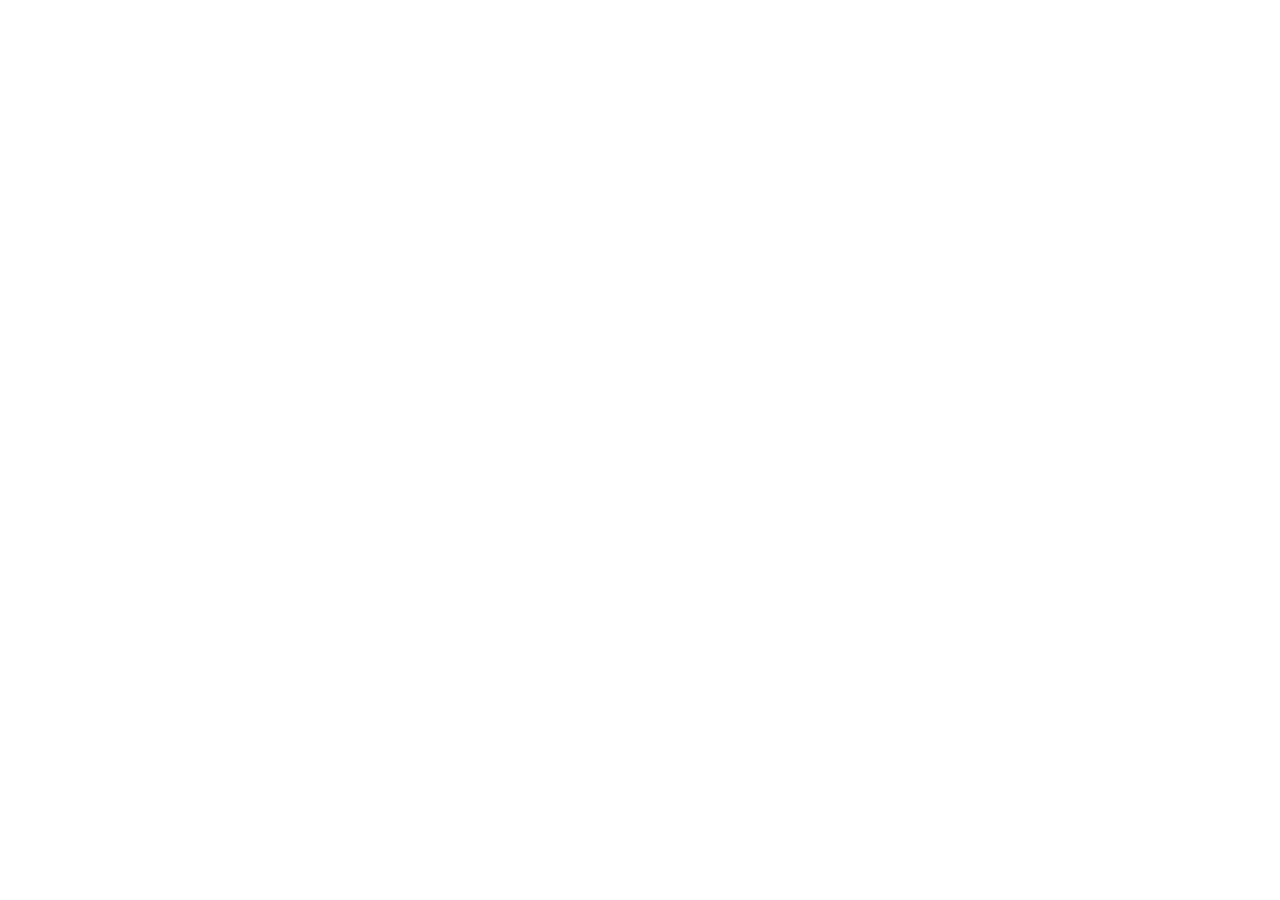
==== commit 178fdbd0: "Update index.html" ====
--- a/index.html
+++ b/index.html
@@ -2,333 +2,10 @@
 <html lang="ru">
 <head>
     <meta charset="UTF-8">
-    <meta name="viewport" content="width=device-width, initial-scale=1.0">
-    <title>Прогулки на катере по Байкалу 2026 – Цены, маршруты из Листвянки | Байкал Прогулки</title>
-    <meta name="theme-color" content="#0077b6">
-    <meta name="description" content="Индивидуальные водные прогулки на катере по Байкалу. Шаман-камень, бухта Песчаная, КБЖД и ещё 10 маршрутов. Катера до 11 человек. Цены от 10 000 ₽. Звоните: +7 964 227-67-16">
-    <meta name="keywords" content="прогулки на катере Байкал, аренда катера Байкал, экскурсии Байкал катер, Листвянка прогулка катер, Шаман-камень, бухта Песчаная, КБЖД">
-    <link rel="icon" type="image/x-icon" href="/favicon.ico">
-    <link rel="icon" type="image/png" sizes="32x32" href="/favicon-32x32.png">
-    <link rel="stylesheet" href="https://cdnjs.cloudflare.com/ajax/libs/font-awesome/6.5.1/css/all.min.css">
-    <link rel="stylesheet" href="css/style.css">
-    <!-- Yandex.Metrika counter -->
-<script type="text/javascript">
-    (function(m,e,t,r,i,k,a){
-        m[i]=m[i]||function(){(m[i].a=m[i].a||[]).push(arguments)};
-        m[i].l=1*new Date();
-        for (var j = 0; j < document.scripts.length; j++) {if (document.scripts[j].src === r) { return; }}
-        k=e.createElement(t),a=e.getElementsByTagName(t)[0],k.async=1,k.src=r,a.parentNode.insertBefore(k,a)
-    })(window, document,'script','https://mc.yandex.ru/metrika/tag.js?id=109062807', 'ym');
-
-    ym(109062807, 'init', {ssr:true, webvisor:true, clickmap:true, ecommerce:"dataLayer", referrer: document.referrer, url: location.href, accurateTrackBounce:true, trackLinks:true});
-</script>
-<noscript><div><img src="https://mc.yandex.ru/watch/109062807" style="position:absolute; left:-9999px;" alt="" /></div></noscript>
-<!-- /Yandex.Metrika counter -->
-    <script type="application/ld+json">
-{
-  "@context": "https://schema.org",
-  "@type": "LocalBusiness",
-  "name": "Байкал Прогулки",
-  "description": "Индивидуальные прогулки на катере по озеру Байкал из Листвянки. Катера вместимостью до 11 человек, лицензия и страховка.",
-  "url": "https://3n071k.github.io/",
-  "telephone": "+79642276716",
-  "address": {
-    "@type": "PostalAddress",
-    "streetAddress": "ул. Горького, 111/3, причал Карабин",
-    "addressLocality": "пос. Листвянка",
-    "addressRegion": "Иркутская область",
-    "addressCountry": "RU"
-  },
-  "image": "https://3n071k.github.io/img/hero-bg.webp",
-  "priceRange": "от 10000 рублей",
-  "makesOffer": [
-    {
-      "@type": "TouristTrip",
-      "name": "Шаман-камень",
-      "description": "Прогулка к священной скале у истока Ангары. Продолжительность 30 минут.",
-      "offers": {
-        "@type": "Offer",
-        "price": "10000",
-        "priceCurrency": "RUB"
-      }
-    },
-    {
-      "@type": "TouristTrip",
-      "name": "Бухта Песчаная",
-      "description": "Поездка в знаменитую бухту с ходульными деревьями. 7 часов.",
-      "offers": {
-        "@type": "Offer",
-        "price": "85000",
-        "priceCurrency": "RUB"
-      }
-    }
-  ]
-}
-</script>
+    <meta http-equiv="refresh" content="0; url=https://baikalprogulki.ru">
+    <title>Перенаправление...</title>
 </head>
 <body>
-
-<header class="header">
-    <div class="container">
-        <a href="#" class="logo">Прогулки по Байкалу</a>
-        <nav class="nav" id="mainNav">
-            <a href="#routes">Маршруты</a>
-            <a href="#prices">Цены</a>
-            <a href="#contacts">Контакты</a>
-            <a href="tel:+79642276716" class="btn btn-header"><i class="fas fa-phone-alt"></i> Позвонить</a>
-        </nav>
-        <button class="mobile-menu-btn" id="menuToggle">☰</button>
-    </div>
-</header>
-
-<section class="hero">
-    <img src="img/hero-bg.webp" alt="Панорама Байкала с катера"
-         class="hero-bg"
-         fetchpriority="high"
-         width="1440" height="1920">
-    <div class="hero-overlay"></div>
-    <div class="container">
-        <h1>Индивидуальные прогулки на катере по Байкалу из Листвянки</h1>
-        <p>Вместимость до 11 человек. Без посредников. Маршруты по всему Байкалу.</p>
-        <div class="hero-buttons">
-            <a href="tel:+79642276716" class="btn btn-primary"><i class="fas fa-phone-alt"></i> Позвонить</a>
-            <a href="https://wa.me/79642276716?text=Здравствуйте!%20Хочу%20заказать%20прогулку%20по%20Байкалу" class="btn btn-secondary" target="_blank"><i class="fab fa-whatsapp"></i> WhatsApp</a>
-            <a href="https://t.me/en0t1k_3" class="btn btn-telegram" target="_blank"><i class="fab fa-telegram-plane"></i> Telegram</a>
-        </div>
-    </div>
-</section>
-
-<!-- Маршруты (теперь выше) -->
-<section class="routes" id="routes">
-    <div class="container">
-        <h2>Популярные маршруты</h2>
-        <div class="route-cards">
-            <div class="route-card" data-info="shaman" data-animate>
-                <span class="badge badge-hit">Хит</span>
-                <img src="img/shaman-rock.webp" alt="Шаман-камень" width="1920" height="1280">
-                <h3>Шаман-камень</h3>
-                <p>30 минут · 10 000 ₽</p>
-                <a href="https://wa.me/79642276716?text=Хочу%20заказать%20маршрут%20Шаман-камень" class="btn btn-sm">Заказать</a>
-            </div>
-            <div class="route-card" data-info="peschanaya" data-animate>
-                <img src="img/peschanaya-bay.webp" alt="Бухта Песчаная" width="721" height="1280">
-                <h3>Бухта Песчаная</h3>
-                <p>7 часов · от 85 000 ₽</p>
-                <a href="https://wa.me/79642276716?text=Хочу%20заказать%20маршрут%20Бухта%20Песчаная" class="btn btn-sm">Заказать</a>
-            </div>
-            <div class="route-card" data-info="tunnel8" data-animate>
-                <span class="badge badge-top">Топ</span>
-                <img src="img/tunnel-8.webp" alt="Тоннель №8 Толстый" width="1920" height="1280">
-                <h3>Тоннель №8 «Толстый»</h3>
-                <p>3 часа · 45 000 ₽</p>
-                <a href="https://wa.me/79642276716?text=Хочу%20заказать%20маршрут%20Тоннель%20№8" class="btn btn-sm">Заказать</a>
-            </div>
-            <div class="route-card" data-info="italyanskaya" data-animate>
-                <img src="img/italyanskaya-stenka.webp" alt="Итальянская стенка" width="1200" height="900">
-                <h3>Итальянская стенка</h3>
-                <p>3 часа · 45 000 ₽</p>
-                <a href="https://wa.me/79642276716?text=Хочу%20заказать%20маршрут%20Итальянская%20стенка" class="btn btn-sm">Заказать</a>
-            </div>
-            <div class="route-card" data-info="tunnel12" data-animate>
-                <img src="img/tunnel-12.webp" alt="Тоннель №12 Половинный" width="1290" height="2279">
-                <h3>Тоннель №12 Половинный</h3>
-                <p>5 часов · 65 000 ₽</p>
-                <a href="https://wa.me/79642276716?text=Хочу%20заказать%20маршрут%20Тоннель%2012" class="btn btn-sm">Заказать</a>
-            </div>
-            <div class="route-card" data-info="bolshie-koty" data-animate>
-                <img src="img/bolshie-koty.webp" alt="Большие Коты, Утёс Скрипер" width="1179" height="851">
-                <h3>Большие Коты, Утёс Скрипер</h3>
-                <p>3 часа · 40 000 ₽</p>
-                <a href="https://wa.me/79642276716?text=Хочу%20заказать%20маршрут%20Большие%20Коты" class="btn btn-sm">Заказать</a>
-            </div>
-            <div class="route-card" data-info="mys-kapitanov" data-animate>
-                <img src="img/mys-kapitanov.webp" alt="Мыс Капитанов" width="1179" height="787">
-                <h3>Мыс Капитанов</h3>
-                <p>5 часов · от 40 000 ₽</p>
-                <a href="https://wa.me/79642276716?text=Хочу%20заказать%20маршрут%20Мыс%20Капитанов" class="btn btn-sm">Заказать</a>
-            </div>
-            <div class="route-card" data-info="ushkani" data-animate>
-                <img src="img/ushkani-islands.webp" alt="Ушканьи острова" width="1100" height="733">
-                <span class="badge badge-new">Новинка</span>
-                <h3>Ушканьи острова</h3>
-                <p>индивидуально · от 340 000 ₽</p>
-                <a href="https://wa.me/79642276716?text=Хочу%20заказать%20маршрут%20Ушканьи%20острова" class="btn btn-sm">Заказать</a>
-            </div>
-        </div>
-        <a href="#full-price" class="link">Посмотреть все маршруты и цены <i class="fas fa-chevron-down"></i></a>
-    </div>
-</section>
-
-<!-- Катера (теперь после маршрутов) -->
-<section class="boats" id="prices">
-    <div class="container">
-        <h2>Наши катера</h2>
-        <div class="cards">
-            <div class="card" data-info="boat-nissan" data-animate>
-                <img src="img/boat-nissan-1.webp" alt="Катер Nissan GS Байкал 1" width="1920" height="1440" loading="lazy" decoding="async">
-                <h3>Nissan GS «Байкал 1»</h3>
-                <ul>
-                    <li>Двухмоторный, рубка-кухня</li>
-                    <li>Верхняя открытая палуба</li>
-                    <li>Вместимость до 11 чел.</li>
-                </ul>
-                <p class="price">от 15 000 ₽/час</p>
-                <a href="https://wa.me/79642276716?text=Здравствуйте!%20Интересует%20катер%20Байкал%201" class="btn btn-outline">Забронировать</a>
-            </div>
-            <div class="card" data-info="boat-rib" data-animate>
-                <img src="img/boat-rib-2.webp" alt="Катер Rib 85 RM CAB Байкал 2" width="960" height="1280" loading="lazy" decoding="async">
-                <h3>Rib 85 RM CAB «Байкал 2»</h3>
-                <ul>
-                    <li>Быстроходный, обзорный</li>
-                    <li>Две открытые палубы</li>
-                    <li>Вместимость до 11 чел.</li>
-                </ul>
-                <p class="price">от 13 500 ₽/час</p>
-                <a href="https://wa.me/79642276716?text=Здравствуйте!%20Интересует%20катер%20Байкал%202" class="btn btn-outline">Забронировать</a>
-            </div>
-        </div>
-    </div>
-</section>
-
-<!-- Остальные секции (прайс, о нас, отзывы, контакты, футер) – без изменений -->
-<section class="full-price" id="full-price">
-    <div class="container">
-        <h2>Полный прайс-лист</h2>
-        <div class="table-wrapper">
-            <table>
-                <thead>
-                    <tr><th>Маршрут / Услуга</th><th>Время</th><th>Стоимость</th></tr>
-                </thead>
-                <tbody>
-                    <tr><td>Шаман-камень</td><td>30 мин</td><td>10 000 ₽</td></tr>
-                    <tr><td>Исток Ангары, Серебряный ключ</td><td>1,5 ч</td><td>25 000 ₽</td></tr>
-                    <tr><td>Тоннель №8 «Толстый»</td><td>3 ч</td><td>45 000 ₽</td></tr>
-                    <tr><td>Бухта Песчанная (Байкал 2)</td><td>7 ч</td><td>85 000 ₽</td></tr>
-                    <tr><td>Бухта Песчанная (Байкал 1)</td><td>7 ч</td><td>100 000 ₽</td></tr>
-                    <tr><td>Большие Коты, Утёс Скрипер</td><td>3 ч</td><td>40 000 ₽</td></tr>
-                    <tr><td>Итальянская стенка</td><td>3 ч</td><td>45 000 ₽</td></tr>
-                    <tr><td>Тоннель №12 Половинный</td><td>5 ч</td><td>65 000 ₽</td></tr>
-                    <tr><td>Ольхон, Хужир (Байкал 2)</td><td>7 ч</td><td>220 000 ₽</td></tr>
-                    <tr><td>Ольхон, Хужир (Байкал 1)</td><td>7 ч</td><td>250 000 ₽</td></tr>
-                    <tr><td>Мыс Капитанов (Байкал 2)</td><td>5 ч</td><td>40 000 ₽</td></tr>
-                    <tr><td>Мыс Капитанов (Байкал 1)</td><td>5 ч</td><td>50 000 ₽</td></tr>
-                    <tr><td>Село Турка (Байкал 2)</td><td>инд.</td><td>280 000 ₽</td></tr>
-                    <tr><td>Село Турка (Байкал 1)</td><td>инд.</td><td>320 000 ₽</td></tr>
-                    <tr><td>Ушканьи острова (Байкал 2)</td><td>инд.</td><td>340 000 ₽</td></tr>
-                    <tr><td>Ушканьи острова (Байкал 1)</td><td>инд.</td><td>380 000 ₽</td></tr>
-                    <tr><td>Аренда катера Байкал 1, день</td><td>7 ч</td><td>100 000 ₽</td></tr>
-                    <tr><td>Аренда катера Байкал 2, день</td><td>7 ч</td><td>80 000 ₽</td></tr>
-                    <tr><td>Трансфер Листвянка – Байкальск</td><td>60 мин</td><td>45 000 ₽</td></tr>
-                    <tr><td>Трансфер Листвянка – Хужир</td><td>6 ч</td><td>от 220 000 ₽</td></tr>
-                    <tr><td>Гид на час</td><td>1 ч</td><td>2 000 ₽</td></tr>
-                    <tr><td>Гид на весь день</td><td>—</td><td>15 000 ₽</td></tr>
-                </tbody>
-            </table>
-        </div>
-    </div>
-</section>
-
-<section class="about">
-    <div class="container">
-        <h2>Почему выбирают нас</h2>
-        <div class="about-grid">
-            <div class="about-item" data-animate>
-                <h3>Местные жители</h3>
-                <p>Мы выросли на Байкале и знаем каждую бухту. Поделимся живыми легендами и укромными местами.</p>
-            </div>
-            <div class="about-item" data-animate>
-                <h3>Безопасность</h3>
-                <p>Лицензия на перевозку пассажиров и страховка для каждого гостя. Катера проходят техосмотр.</p>
-            </div>
-            <div class="about-item" data-animate>
-                <h3>Комфорт</h3>
-                <p>Теплая рубка, кухня, туалет на борту. Музыка, одеяла и горячий чай – предусмотрено всё.</p>
-            </div>
-        </div>
-    </div>
-</section>
-
-<section class="reviews">
-    <div class="container">
-        <h2>Отзывы наших гостей</h2>
-        <div class="review-cards">
-            <div class="review" data-animate>
-                <p>«Незабываемая прогулка! Видели нерп, катер комфортный, капитан Сергей всё отлично рассказал. Обязательно вернёмся!»</p>
-                <cite>— Анна, г. Москва</cite>
-            </div>
-            <div class="review" data-animate>
-                <p>«Отмечали день рождения на катере. Организовали пикник на берегу, было волшебно. Рекомендую!»</p>
-                <cite>— Семья Ивановых, Иркутск</cite>
-            </div>
-        </div>
-    </div>
-</section>
-
-<section class="contacts" id="contacts">
-    <div class="container">
-        <h2>Контакты и заявка</h2>
-        <div class="contact-grid">
-            <div class="contact-info">
-                <p><i class="fas fa-map-marker-alt"></i> <strong>Причал Карабин</strong><br>пос. Листвянка, ул. Горького, 111/3</p>
-                <p><i class="fas fa-phone-alt"></i> <a href="tel:+79642276716">+7 964 227-67-16</a></p>
-                <p><i class="fas fa-envelope"></i> <a href="mailto:Sol-egor@yandex.ru">Sol-egor@yandex.ru</a></p>
-                <div class="socials">
-                    <a href="https://t.me/en0t1k_3" target="_blank"><i class="fab fa-telegram-plane"></i> Telegram</a>
-                    <a href="https://instagram.com/baikal_boat_tour" target="_blank"><i class="fab fa-instagram"></i> Instagram</a>
-                </div>
-                <div class="map-container">
-                    <iframe src="https://yandex.ru/map-widget/v1/?ll=104.869460%2C51.849810&mode=search&ol=geo&ouri=ymapsbm1%3A%2F%2Fgeo%3Fdata%3DCgg1NjA4Njg2NRIa0KDQvtGB0YHQuNGPLCDQm9C40YHRgtCy0Y_QvdC60LAiCg2ZC2hCFQkkX0I%2C&z=16" title="Карта проезда к причалу Карабин в Листвянке" width="100%" height="250" frameborder="0" allowfullscreen="true" style="border-radius:10px;" loading="lazy"></iframe>
-                </div>
-            </div>
-            <div class="contact-form">
-                <h3>Оставьте заявку – мы перезвоним</h3>
-                <form id="request-form" onsubmit="handleFormSubmit(event)">
-                    <input type="text" name="name" placeholder="Ваше имя (необязательно)">
-                    <input type="tel" name="phone" placeholder="Номер телефона*" required>
-                    <button type="submit" class="btn btn-primary">Отправить заявку</button>
-                </form>
-                <p class="note">Нажимая кнопку, вы соглашаетесь на обработку персональных данных.</p>
-            </div>
-        </div>
-    </div>
-</section>
-
-<footer class="footer">
-    <div class="container">
-        <p>© 2026 Прогулки по Байкалу. Все права защищены.</p>
-        <a href="tel:+79642276716"><i class="fas fa-phone-alt"></i> +7 964 227-67-16</a>
-    </div>
-</footer>
-
-<!-- Модальное окно -->
-<div class="modal-overlay" id="modalOverlay">
-    <div class="modal-content" id="modalContent">
-        <span class="modal-close" id="modalClose">&times;</span>
-        <img class="modal-img" id="modalImg" src="" alt="">
-        <div class="modal-body">
-            <h3 id="modalTitle"></h3>
-            <p id="modalDesc"></p>
-            <p class="modal-price" id="modalPrice"></p>
-            <a href="#" class="btn btn-primary" id="modalOrderBtn"><i class="fab fa-whatsapp"></i> Заказать</a>
-        </div>
-    </div>
-</div>
-
-<!-- Cookie-баннер -->
-<div class="cookie-banner hidden" id="cookieBanner">
-    <p class="cookie-text">Мы используем файлы cookie. Продолжая, вы соглашаетесь с <a href="#">политикой</a>.</p>
-    <div class="cookie-actions">
-        <button class="btn btn-primary btn-cookie" id="cookieAccept">Согласен</button>
-        <button class="close-cookie" id="cookieClose" aria-label="Закрыть">&times;</button>
-    </div>
-</div>
-
-<div class="mobile-call-bar">
-    <a href="tel:+79642276716" class="btn btn-primary"><i class="fas fa-phone-alt"></i> Позвонить</a>
-    <a href="https://wa.me/79642276716?text=Здравствуйте!%20Интересует%20прогулка%20по%20Байкалу" class="btn btn-secondary" target="_blank"><i class="fab fa-whatsapp"></i> WhatsApp</a>
-    <a href="https://t.me/en0t1k_3" class="btn btn-telegram" target="_blank"><i class="fab fa-telegram-plane"></i> Telegram</a>
-</div>
-
-<script src="js/script.js"></script>
+    <p>Сайт переехал. Если вы не были перенаправлены автоматически, <a href="https://baikalprogulki.ru">нажмите здесь</a>.</p>
 </body>
 </html>
